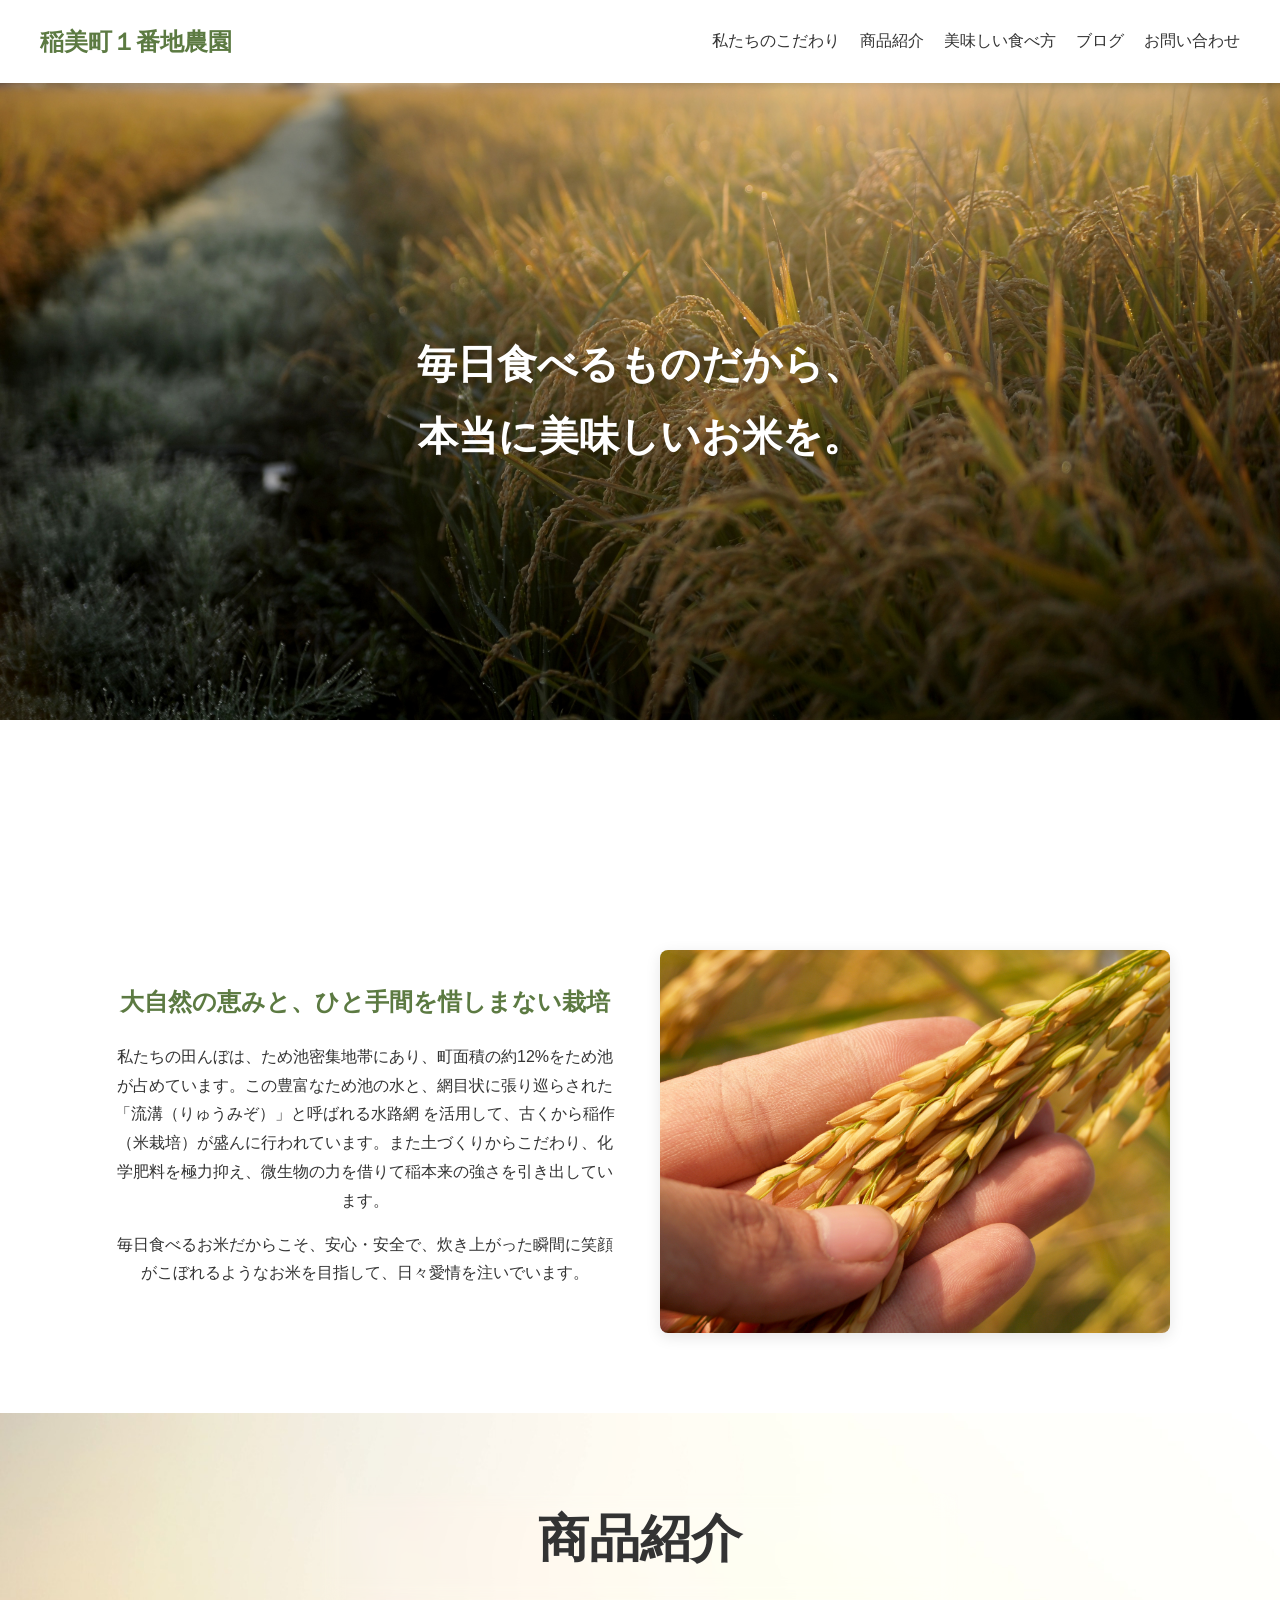
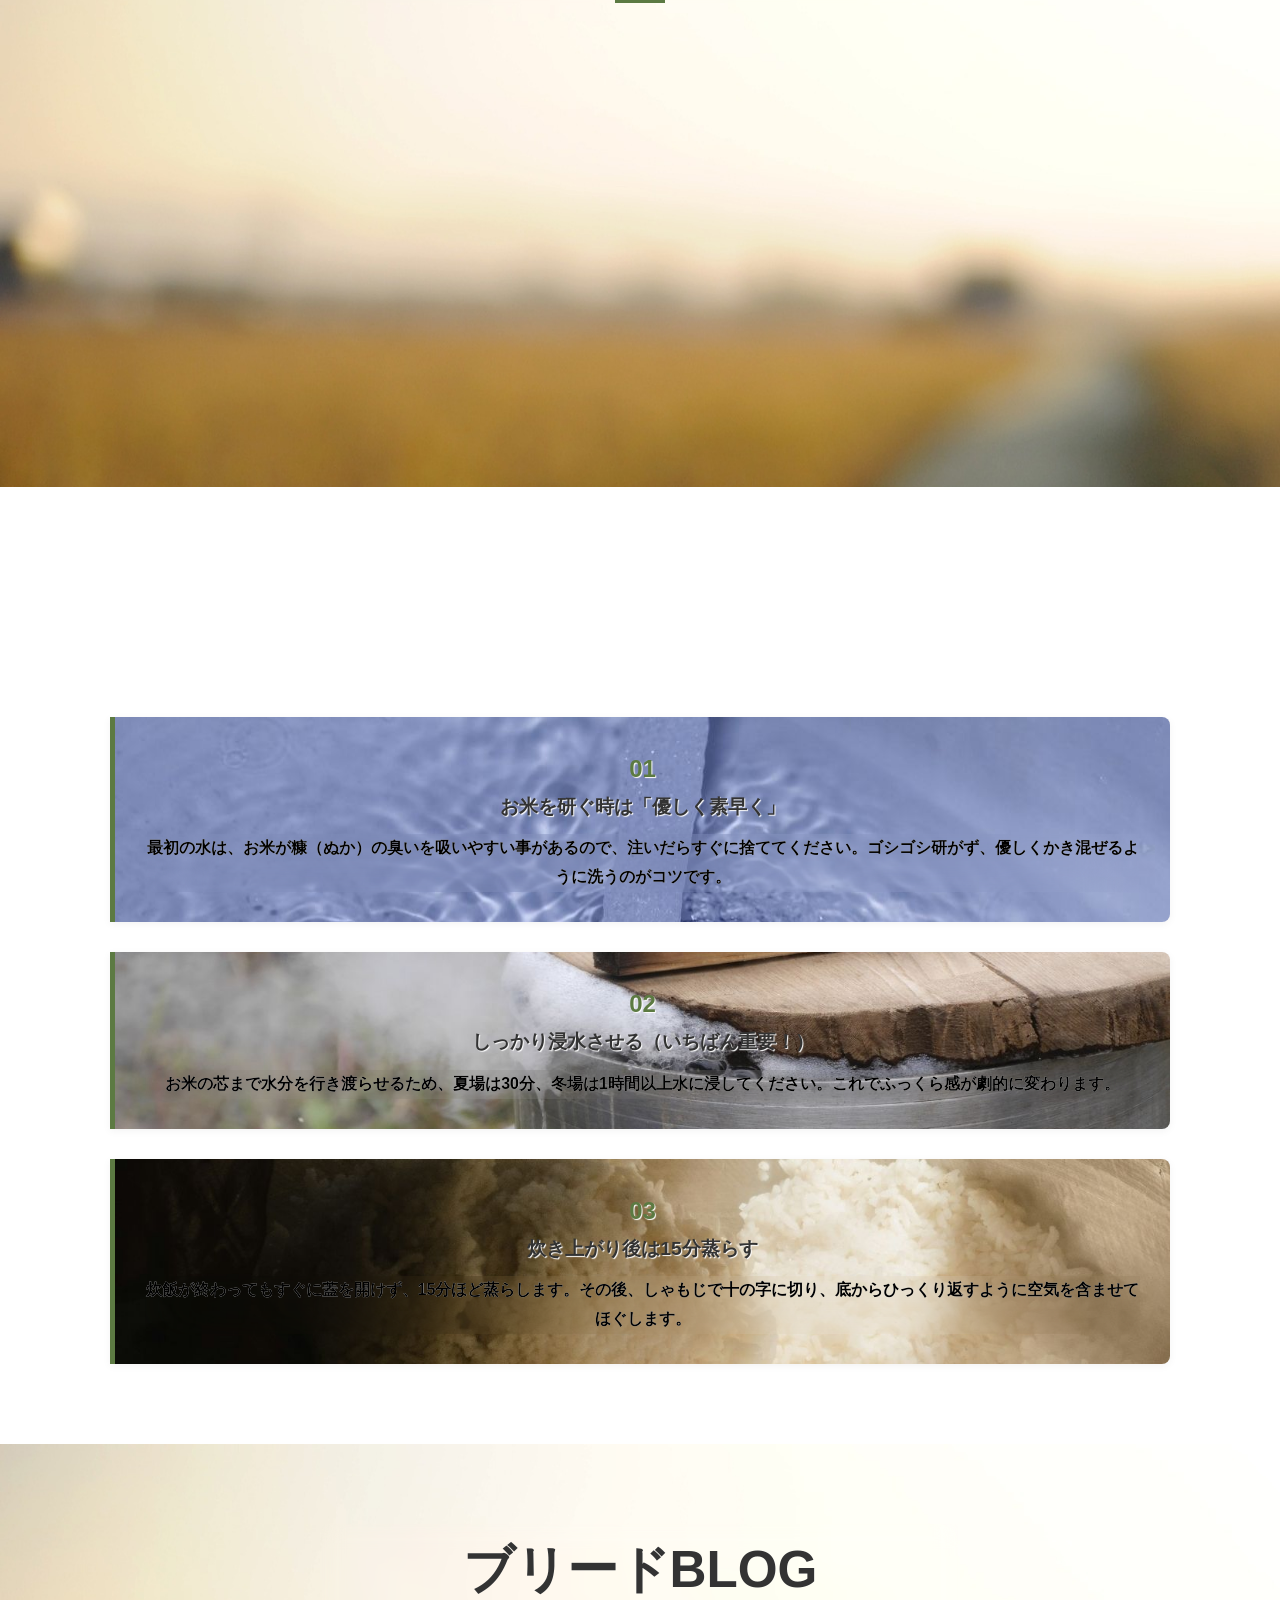
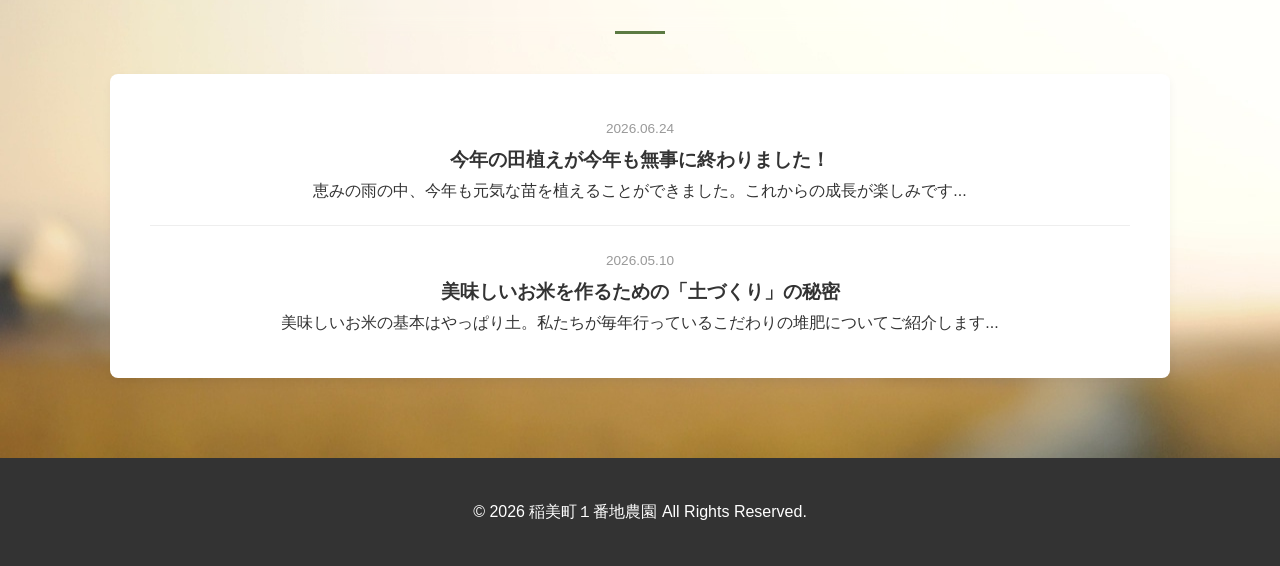
==== index.html @ f1ae2cb1 "Add files via upload" ====
<!DOCTYPE html>
<html lang="ja">
<head>
    <meta charset="UTF-8">
    <meta name="viewport" content="width=device-width, initial-scale=1.0">
    <meta name="robots" content="noindex, nofollow">
    <title>こだわり米の稲美町１番地農園</title>
    <link rel="stylesheet" href="style2.css">
</head>
<body>

<header>
    <div class="logo">稲美町１番地農園</div>
    
    <input type="checkbox" id="menu-toggle" class="menu-toggle">
    <label for="menu-toggle" class="menu-icon"><span></span></label>

    <nav class="nav-menu">
        <ul>
            <li><a href="#about">私たちのこだわり</a></li>
            <li><a href="#products">商品紹介</a></li>
            <li><a href="#recipe">美味しい食べ方</a></li>
            <li><a href="#blog">ブログ</a></li>
            <li><a href="etc2.html">お問い合わせ</a></li>
        </ul>
    </nav>
</header>

<section class="hero">
        <div class="hero-content fade-in">
            <h1>毎日食べるものだから、<br>本当に美味しいお米を。</h1>
        </div>
    </section>

    <section id="about" class="container">
        <h2 class="section-title fade-in">私たちのこだわり</h2>
        <div class="about-flex">
            <div class="about-text fade-in">
                <h3>大自然の恵みと、ひと手間を惜しまない栽培</h3>
                <p>私たちの田んぼは、ため池密集地帯にあり、町面積の約12%をため池が占めています。この豊富なため池の水と、網目状に張り巡らされた「流溝（りゅうみぞ）」と呼ばれる水路網 を活用して、古くから稲作（米栽培）が盛んに行われています。また土づくりからこだわり、化学肥料を極力抑え、微生物の力を借りて稲本来の強さを引き出しています。</p>
                <p>毎日食べるお米だからこそ、安心・安全で、炊き上がった瞬間に笑顔がこぼれるようなお米を目指して、日々愛情を注いでいます。</p>
            </div>
            <div class="about-img fade-in">
                <img src="images/rice_01.jpg" alt="こだわりの稲穂">
            </div>
        </div>
    </section>

    <section id="products" class="bg-light">
        <div class="container">
            <h2 class="section-title fade-in">商品紹介</h2>
            <div class="product-grid">
                <div class="product-card fade-in">
                    <img src="images/rice_011.jpg" alt="特選米">
                    <h3>【特選】プレミアム高栄養米 5kg</h3>
                    <p class="price">¥3,500 (税込)</p>
                    <p class="desc">当園で最もツヤと甘みが強い自慢の逸品です。</p>
                </div>
                <div class="product-card fade-in">
                    <img src="images/rice_022.jpg" alt="玄米">
                    <h3>身体に優しい 玄米 5kg</h3>
                    <p class="price">¥3,200 (税込)</p>
                    <p class="desc">ビタミン・ミネラル豊富で、ボソボソしない食べやすい玄米。</p>
                </div>
                <div class="product-card fade-in">
                    <img src="images/rice_fukuro.jpg" alt="定期便">
                    <h3>【定期便】毎月届く 新鮮米 10kg</h3>
                    <p class="price">¥6,500 (税込)/月</p>
                    <p class="desc">精米したての一番美味しい状態でお届けします。</p>
                </div>
            </div>
        </div>
    </section>

    <section id="recipe" class="container">
        <h2 class="section-title fade-in">美味しい食べ方の特別ページ</h2>
        <div class="recipe-content fade-in">
            <div class="recipe-step">
                <span class="step-num">01</span>
                <h4>お米を研ぐ時は「優しく素早く」</h4>
                <p>最初の水は、お米が糠（ぬか）の臭いを吸いやすい事があるので、注いだらすぐに捨ててください。ゴシゴシ研がず、優しくかき混ぜるように洗うのがコツです。</p>
            </div>
            <div class="recipe-step">
                <span class="step-num">02</span>
                <h4>しっかり浸水させる（いちばん重要！）</h4>
                <p>お米の芯まで水分を行き渡らせるため、夏場は30分、冬場は1時間以上水に浸してください。これでふっくら感が劇的に変わります。</p>
            </div>
            <div class="recipe-step">
                <span class="step-num">03</span>
                <h4>炊き上がり後は15分蒸らす</h4>
                <p>炊飯が終わってもすぐに蓋を開けず、15分ほど蒸らします。その後、しゃもじで十の字に切り、底からひっくり返すように空気を含ませてほぐします。</p>
            </div>
        </div>
    </section>

    <section id="blog" class="bg-light">
        <div class="container">
            <h2 class="section-title fade-in">ブリードBLOG

            </h2>
            <div class="blog-list">
                <article class="blog-item fade-in">
                    <span class="blog-date">2026.06.24</span>
                    <h3><a href="#">今年の田植えが今年も無事に終わりました！</a></h3>
                    <p>恵みの雨の中、今年も元気な苗を植えることができました。これからの成長が楽しみです...</p>
                </article>
                <article class="blog-item fade-in">
                    <span class="blog-date">2026.05.10</span>
                    <h3><a href="#">美味しいお米を作るための「土づくり」の秘密</a></h3>
                    <p>美味しいお米の基本はやっぱり土。私たちが毎年行っているこだわりの堆肥についてご紹介します...</p>
                </article>
            </div>
        </div>
    </section>

    <footer>
        <p>&copy; 2026 稲美町１番地農園 All Rights Reserved.</p>
    </footer>

    <script>
        document.addEventListener("DOMContentLoaded", function () {
    const fadeElements = document.querySelectorAll(".fade-in");

    const observerOptions = {
        root: null, 
        rootMargin: "-100px",
        threshold: 0.1 
    };

    const observer = new IntersectionObserver(function (entries, observer) {
        entries.forEach(entry => {
            if (entry.isIntersecting) {
                entry.target.classList.add("active");
                observer.unobserve(entry.target);
            }
        });
    }, observerOptions);

    fadeElements.forEach(el => {
        observer.observe(el);
    });
});
    // メニュー項目をクリックしたら閉じる
    document.querySelectorAll('.nav-menu a').forEach(link => {
        link.addEventListener('click', () => {
            document.getElementById('menu-toggle').checked = false;
        });
    // メニュー項目をクリックした時、メニューを閉じる
    const menuToggle = document.getElementById('menu-toggle');
    document.querySelectorAll('.nav-menu a').forEach(link => {
        link.addEventListener('click', () => {
            menuToggle.checked = false;
        });
    });  
});

    </script>

</body>
</html>
---- style2.css ----
@charset "utf-8";


/* 全体のリセットと共通設定 */
:root{
--main: #5c7a42;

}

* {
    margin: 0;
    padding: 0;
    box-sizing: border-box;
}
body {
    font-family: 'Helvetica Neue', Arial, 'Hiragino Kaku Gothic ProN', 'Hiragino Sans', Meiryo, sans-serif;
    color: #333;
    line-height: 1.8;
    background-color: rgb(255, 255, 255); /* 温かみのある白 */
}
a {
    color: #333;
    text-decoration: none;
}
img {
    max-width: 100%;
    height: auto;
    vertical-align: middle;
}
.container {
    max-width: 1100px;
    margin: 0 auto;
    padding: 80px 20px;
}
.bg-light {
    background-image: url(images/rice_top.jpg);
}
.section-title {
    text-align: center;
    font-size: 2rem;
    margin-bottom: 50px;
    position: relative;
    white-space: nowrap;
}
.section-title::after {
    content: '';
    display: block;
    width: 50px;
    height: 3px;
    background-color: var(--main); /* 農家らしいグリーン */
    margin: 15px auto 0;
}

/* ヘッダー */
header {
    display: flex;
    justify-content: space-between;
    align-items: center;
    padding: 20px 40px;
    background-color: rgb(255, 255, 255); /* 温かみのある白 */
    position: fixed;
    width: 100%;
    top: 0;
    z-index: 100;
    box-shadow: 0 2px 5px rgba(0,0,0,0.05);
}
.logo {
    font-size: 1.5rem;
    font-weight: bold;
    color: var(--main);
}
nav ul {
    display: flex;
    list-style: none;
}
nav ul li {
    margin-left: 20px;
}
nav ul li a:hover {
    color: var(--main);
}

/* メインビジュアル */
.hero {
    height: 80vh;
    background:url(images/rice_top.jpg);
    background-position: center;
    background-repeat: no-repeat;
    background-size: cover;
    display: flex;
    align-items: center;
    justify-content: center;
    text-align: center;
    color: #fff;
    padding-top: 80px;
}
.hero h1 {
    font-size: 2.5rem;
    text-shadow: 1px 1px 10px rgba(0,0,0,0.3);
}

/* 私たちのこだわり */
.about-flex {
    display: flex;
    align-items: center;
    gap: 40px;
}
.about-text {
    flex: 1;
}
.about-text h3 {
    font-size: 1.5rem;
    color: var(--main);
    margin-bottom: 20px;
}
.about-text p {
    margin-bottom: 15px;
}
.about-img {
    flex: 1;
    border-radius: 8px;
    overflow: hidden;
    box-shadow: 0 4px 15px rgba(0,0,0,0.1);
}

/* 商品紹介（グリッドスタイル） */
.product-grid {
    display: grid;
    grid-template-columns: repeat(auto-fit, minmax(300px, 1fr));
    gap: 30px;
}
.product-card {
    background: #fff;
    padding: 20px;
    border-radius: 8px;
    box-shadow: 0 4px 10px rgba(0,0,0,0.05);
    text-align: center;
    transition: transform 0.3s;
}
.product-card:hover {
    transform: translateY(-5px);
}
.product-card img {
    border-radius: 4px;
    margin-bottom: 15px;
    height: 40%;
    overflow-x: hidden;
}
.product-card h3 {
    font-size: 1.2rem;
    margin-bottom: 10px;
}
.product-card .price {
    color: #b8623b;
    font-weight: bold;
    font-size: 1.3rem;
    margin-bottom: 10px;
}
.product-card .desc {
    font-size: 0.9rem;
    color: #666;
}

/* 美味しい食べ方 */
.recipe-content {
    display: flex;
    flex-direction: column;
    gap: 30px;
}
.recipe-step {
    background: #fff;
    padding: 30px;
    border-left: 5px solid #5c7a42;
    border-radius: 0 8px 8px 0;
    box-shadow: 0 2px 8px rgba(0,0,0,0.05);
}
.step-num {
    font-size: 1.5rem;
    font-weight: bold;
    color: var(--main);
    text-shadow: #fff 1px 1px 1px;
    display: block;
}

.recipe-step p{
    color:#000;
    font-weight: bolder;
    backdrop-filter: blur(2em);
    text-shadow:#fff 0.1px 0.1px;
}

.recipe-step h4 {
    font-size: 1.2rem;
    font-weight: bolder;
    text-shadow: #fff 1px 1px 1px;
    margin-bottom: 10px;
    
}



/* ブログ */
.blog-list {
    background: #fff;
    padding: 20px 40px;
    border-radius: 8px;
    box-shadow: 0 4px 10px rgba(0,0,0,0.05);
}
.blog-item {
    padding: 20px 0;
    border-bottom: 1px solid #eee;
}
.blog-item:last-child {
    border-bottom: none;
}
.blog-date {
    font-size: 0.85rem;
    color: #999;
}
.blog-item h3 a:hover {
    color: #5c7a42;
}

/* フッター */
footer {
    background-color: #333;
    color: #fff;
    text-align: center;
    padding: 40px 20px;
}

/* --- ふわっと出てくるアニメーションの初期設定 --- */
.fade-in {
    opacity: 0;
    transform: translateY(50px); /* 50px下に下げておく */
    transition: opacity 0.8s ease, transform 0.8s ease;
}

/* JavaScriptでこのクラスがついたら表示される */
.fade-in.active {
    opacity: 1;
    transform: translateY(0);
}

/* --- ハンバーガーメニュー関連 --- */
.menu-toggle { display: none; }
.menu-icon { 
    display: none; 
    cursor: pointer; 
    padding: 10px; 
    position: absolute; 
    right: 20px; 
    top: 20px; 
    z-index: 1000; /* ロゴより手前に表示 */
}
.menu-icon span, .menu-icon span:before, .menu-icon span:after {
    display: block; width: 25px; height: 3px; background: #333; position: relative;
}
.menu-icon span:before { content: ''; top: -8px; }
.menu-icon span:after { content: ''; top: 5px; }

@media (max-width: 768px) {
    /* ヘッダーレイアウト変更 */
    header { padding: 15px; }
    .menu-icon { display: block; }
    
    /* メニュー本体 */
    .nav-menu {
        display: none;
        position: fixed;
        top: 0;
        left: 0;
        width: 100%;
        height: 100%;
        background: rgba(255, 255, 255, 0.98);
        padding-top: 80px;
        z-index: 999;
    }
    
    /* チェックが入った時にメニューを表示 */
    #menu-toggle:checked ~ .nav-menu {
        display: block;
    }
    
    nav ul {
        flex-direction: column;
        align-items: center;
        gap: 30px;
    }
    .about-flex { flex-direction: column; }
}
/* お問い合わせページ */
.bgbgbg{
    background-image: url(images/rice_01.jpg);
    background-position: center;
    background-repeat: no-repeat;
    background-size: contain;
}
.logo a{
    color: var(--main);
}
.logo a:hover{
    color: #000;
    border: var(--main) 1px solid;
    background-color: var(--main);
}

.container {
    text-align: center;
} 

.container h2{
    margin: 0 auto;
    width: 60%;
    font-size: 4vw;
    backdrop-filter: blur(0.2em);
    margin-bottom: 40px;
    text-shadow: #fff 0.1px 0.1px;
} 
.container label{
    font-weight: bold;
    text-shadow: #fff 0.1px 0.1px;
    backdrop-filter: blur(0.2em);
}

.container input{

    width: 40%;
}



.recipe-step:first-child{
    background-image: url(images/wash.jpg);
}

.recipe-step:nth-of-type(2){
    background-image: url(images/rice_wash2.jpg);
    background-size: cover;
    background-repeat: no-repeat;
    background-position: center;
}

.recipe-step:nth-of-type(3){
    background-image: url(images/rice_wash3.jpg);
    background-size: cover;
    background-repeat: no-repeat;
    background-position: center;
}
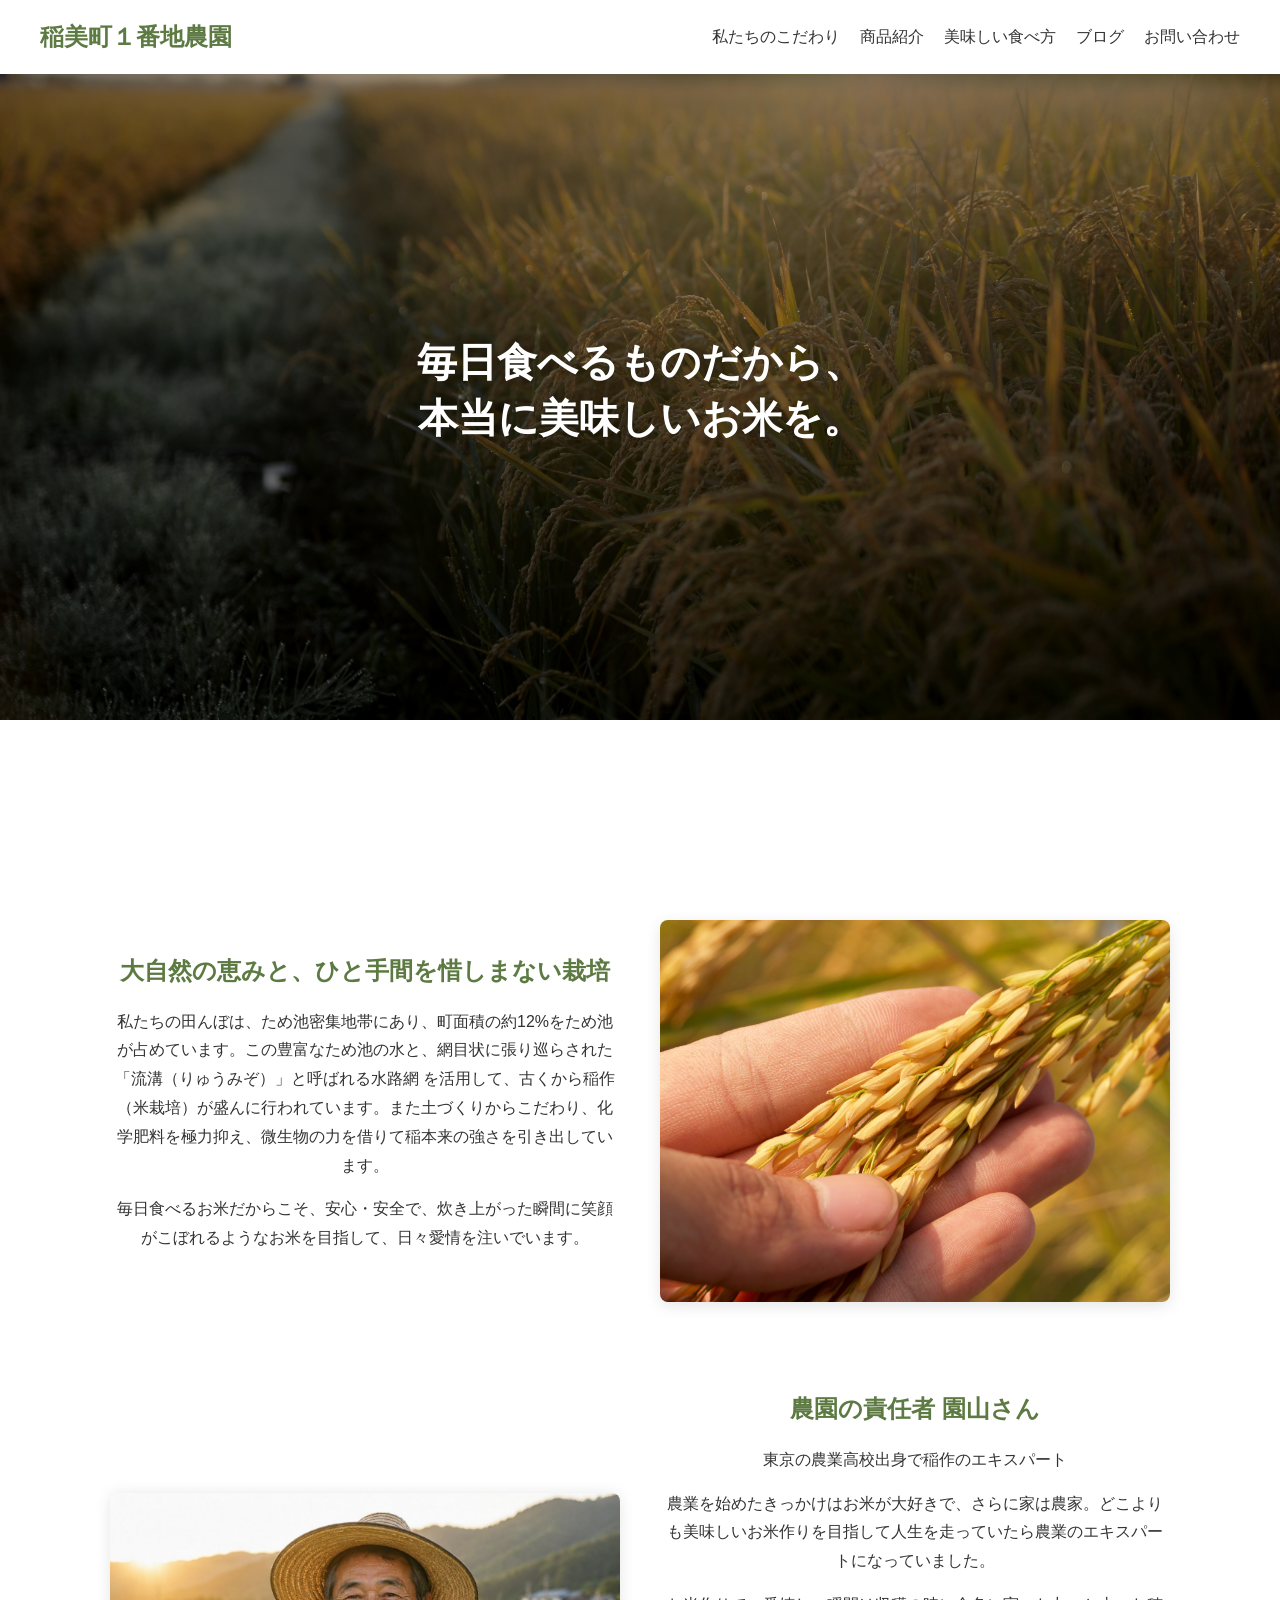
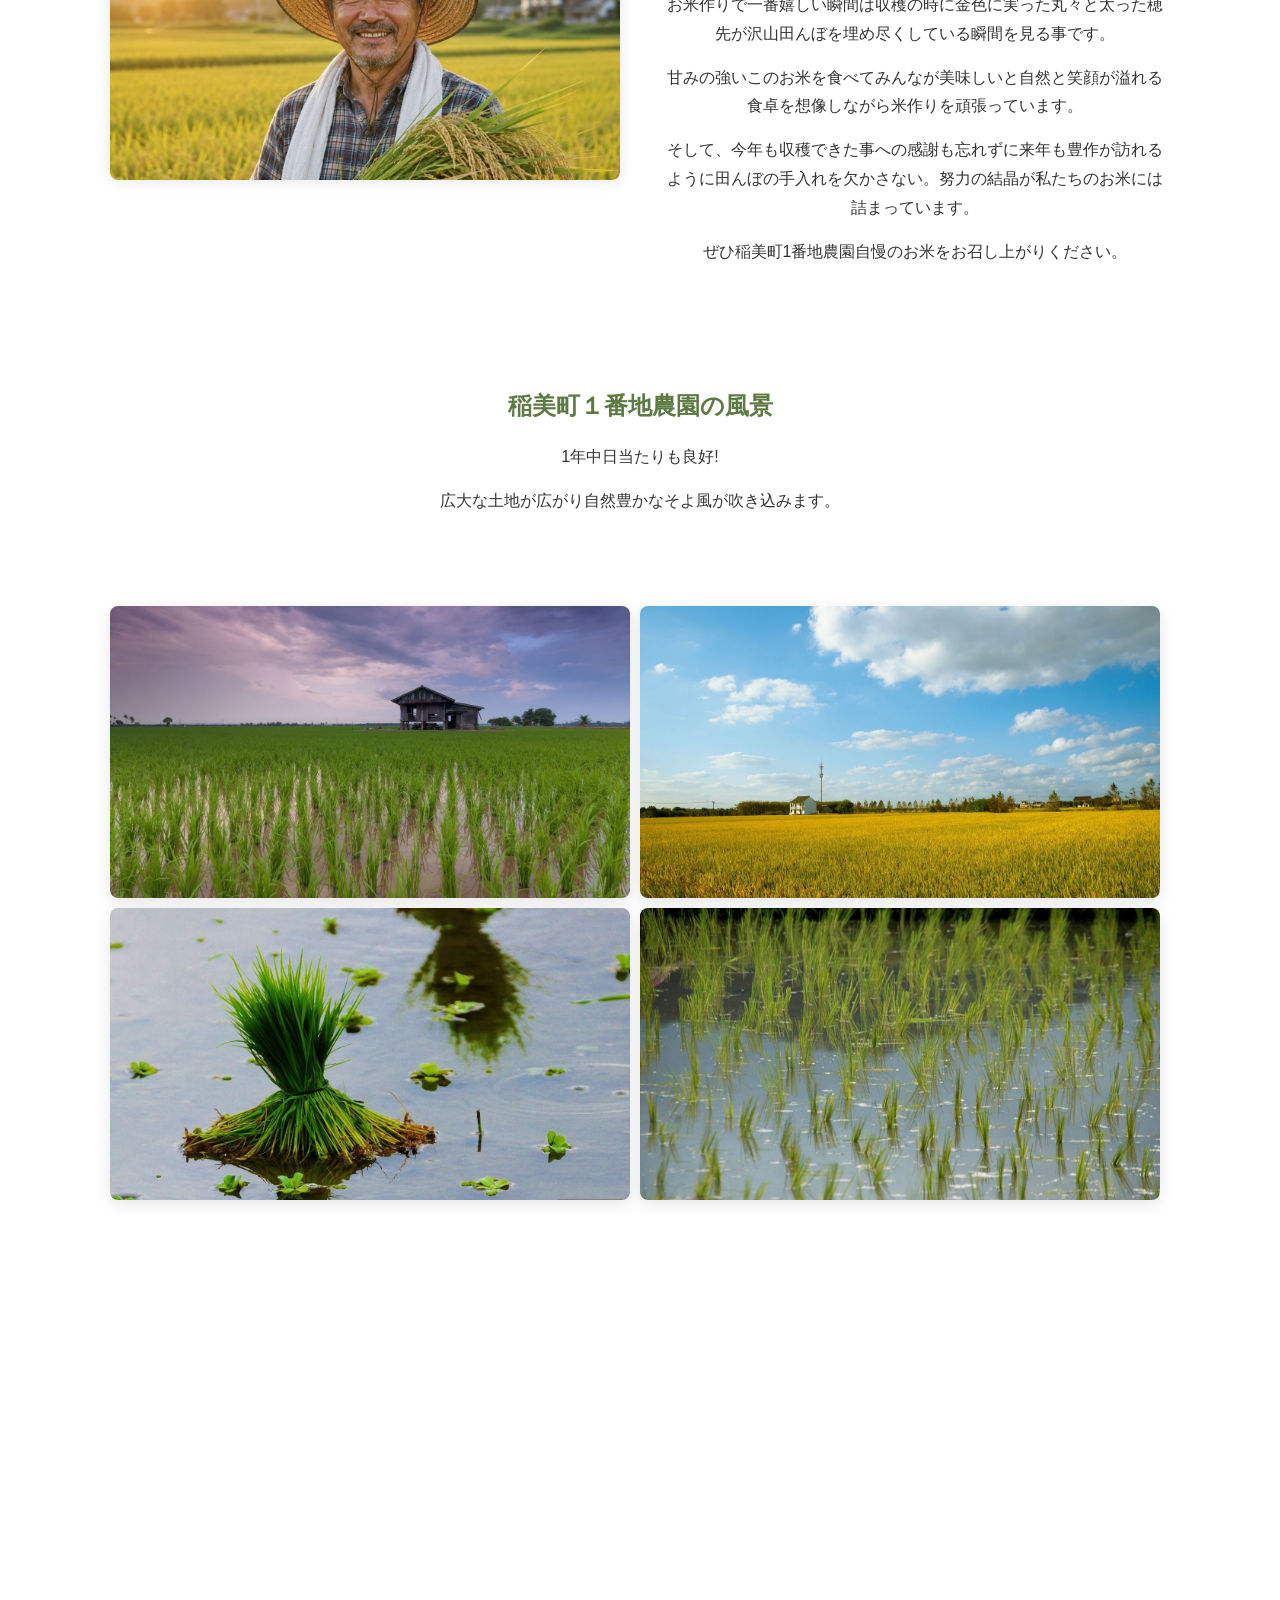
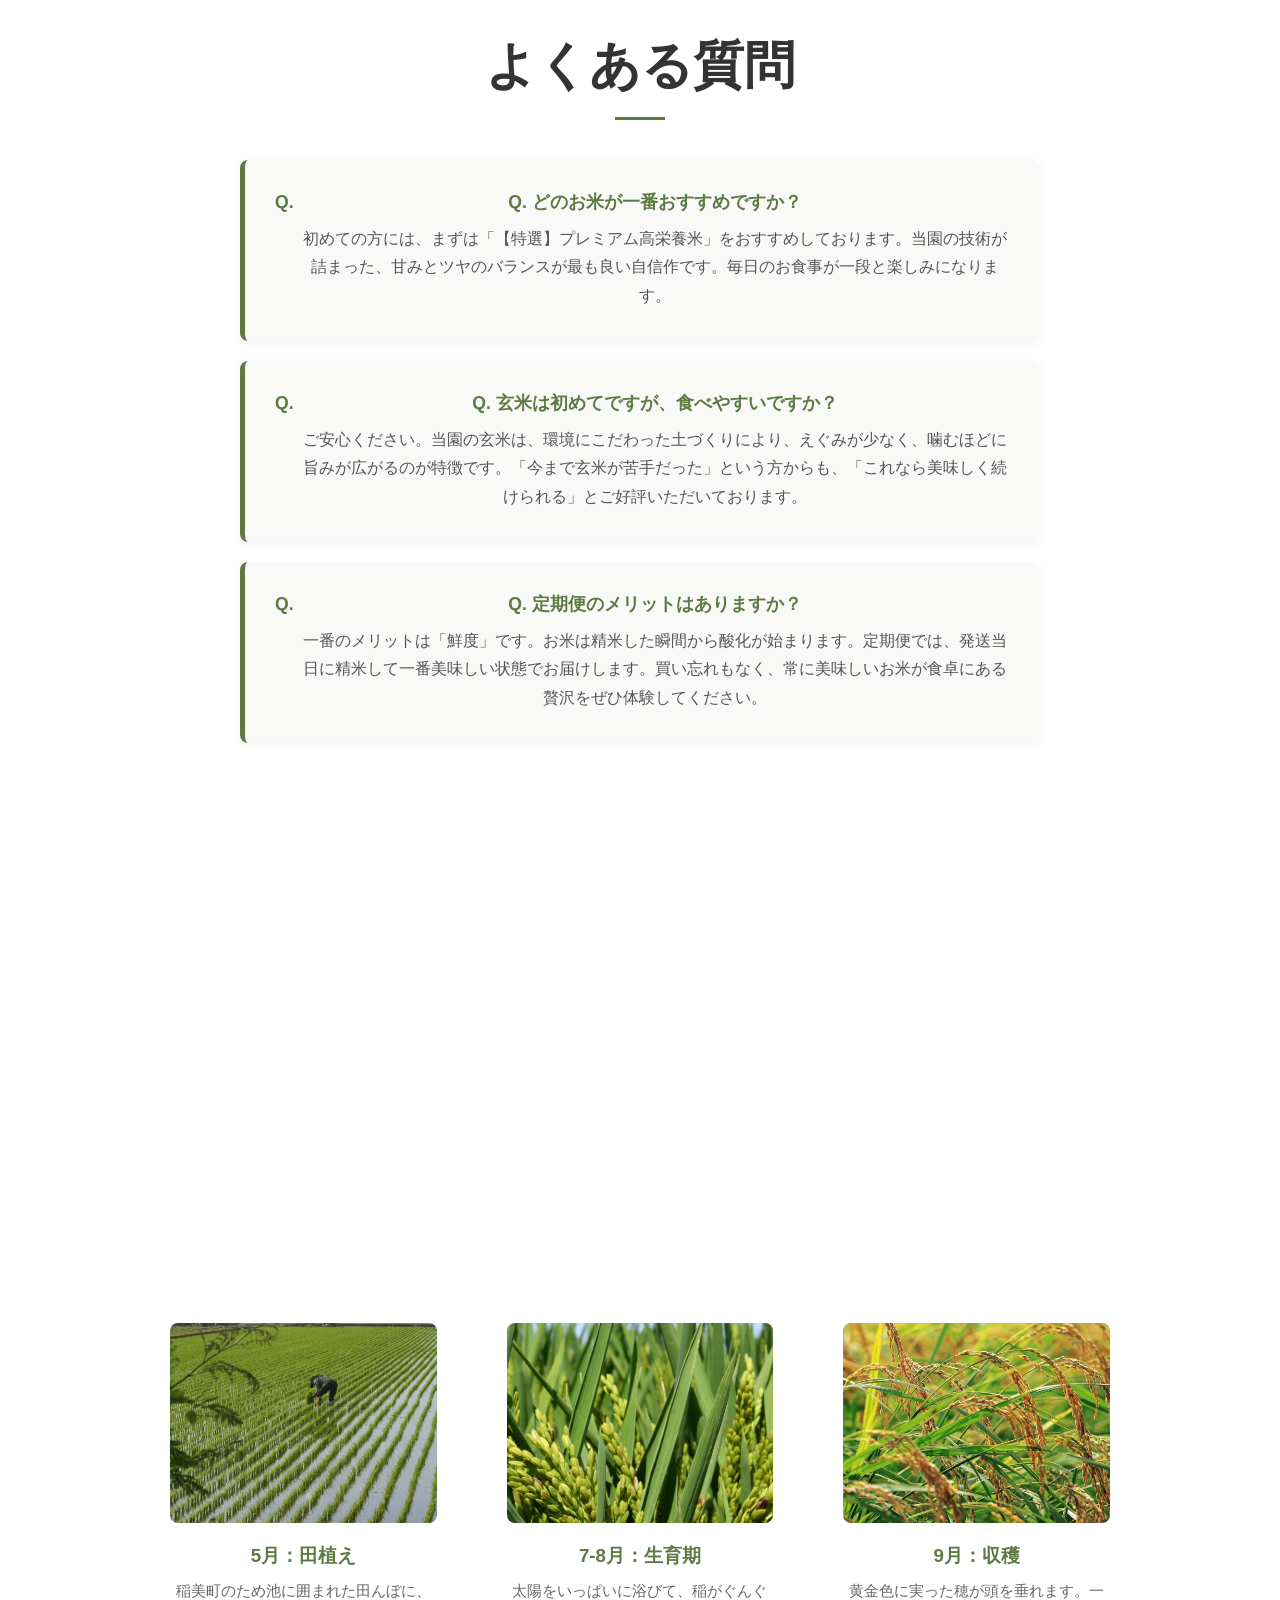
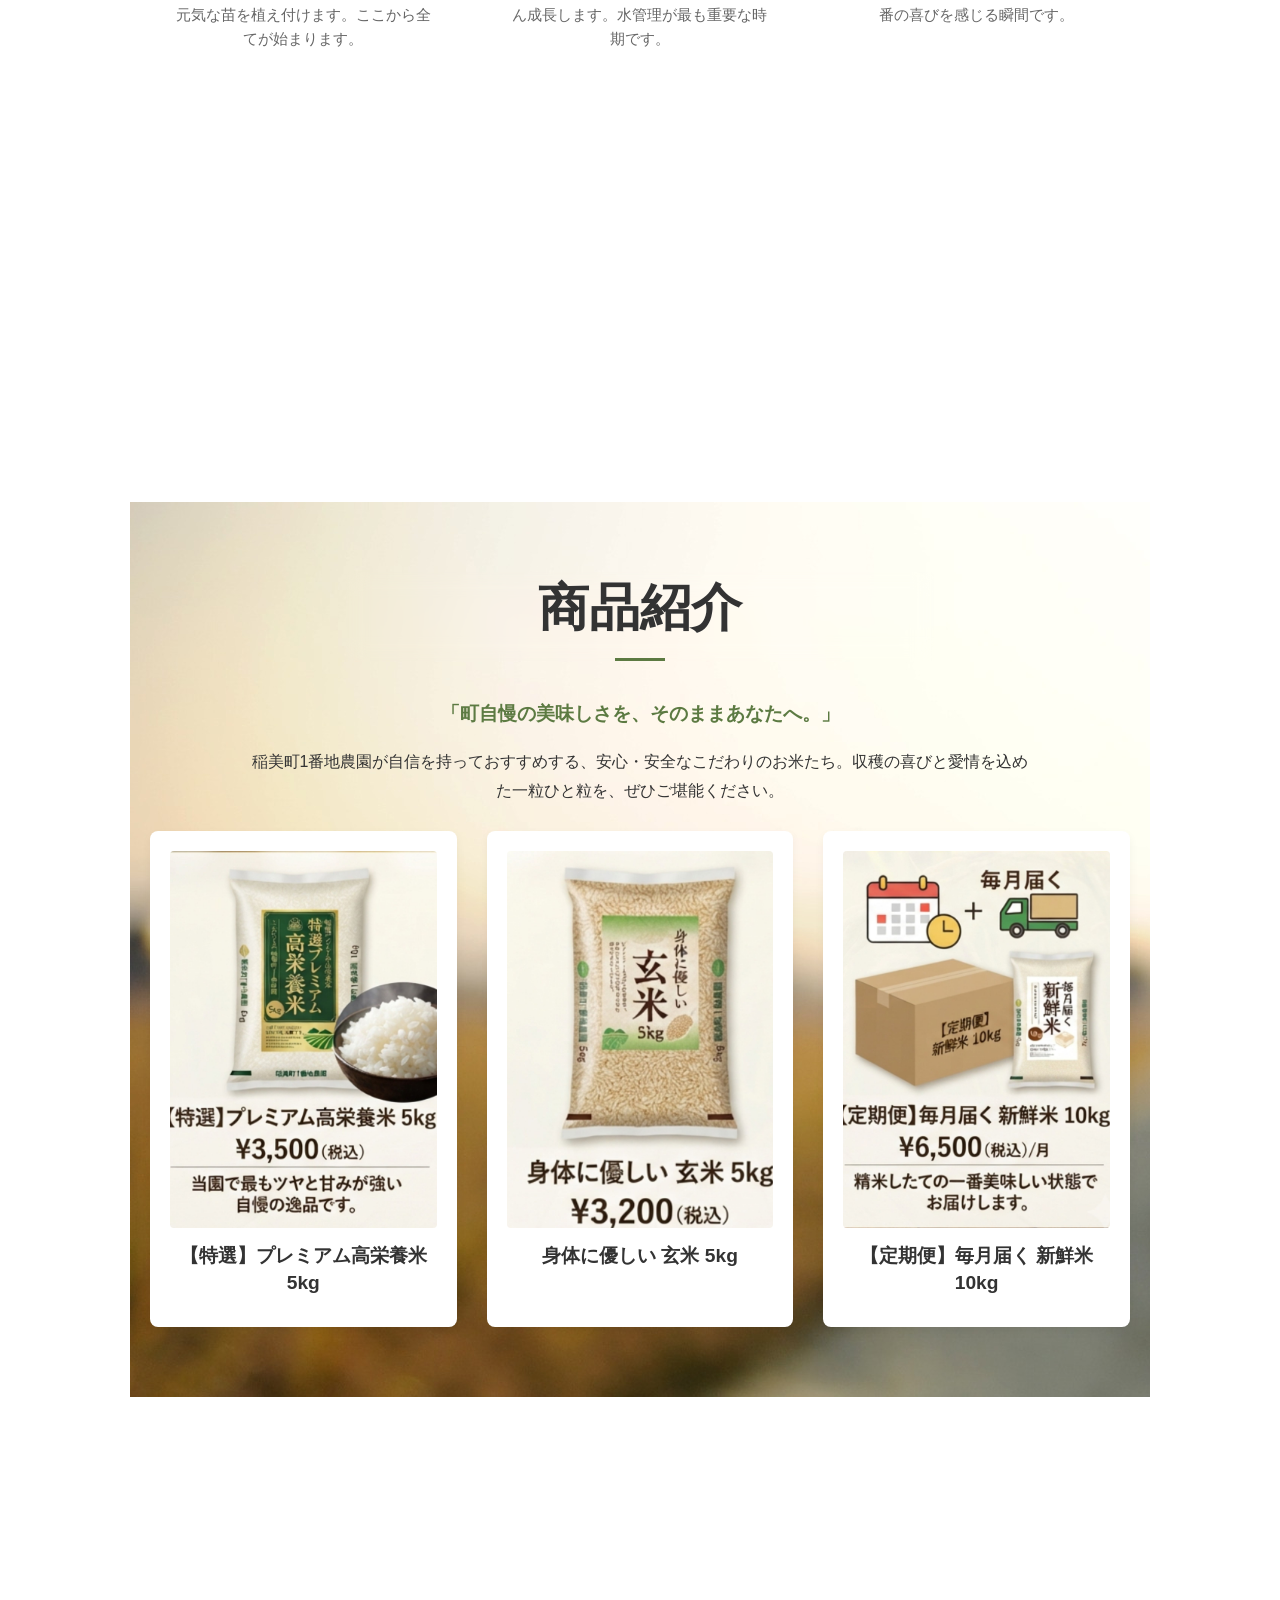
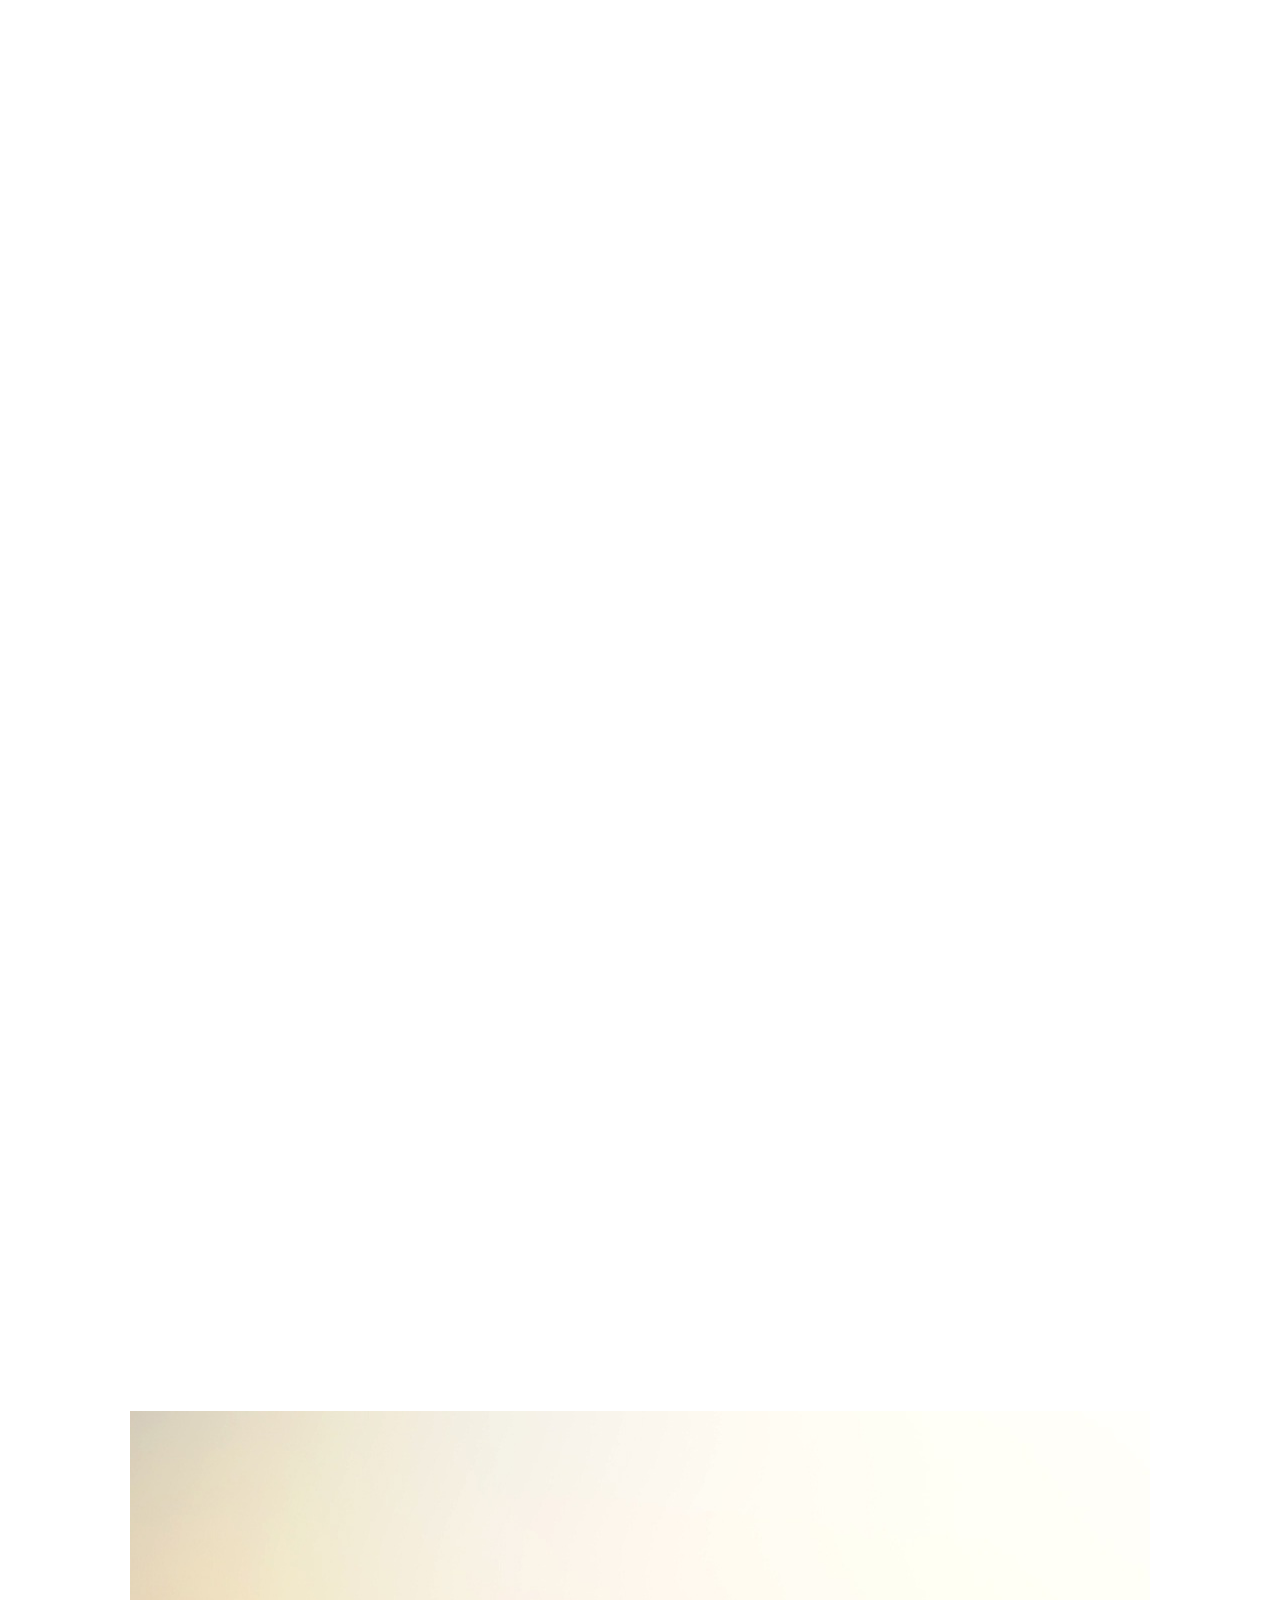
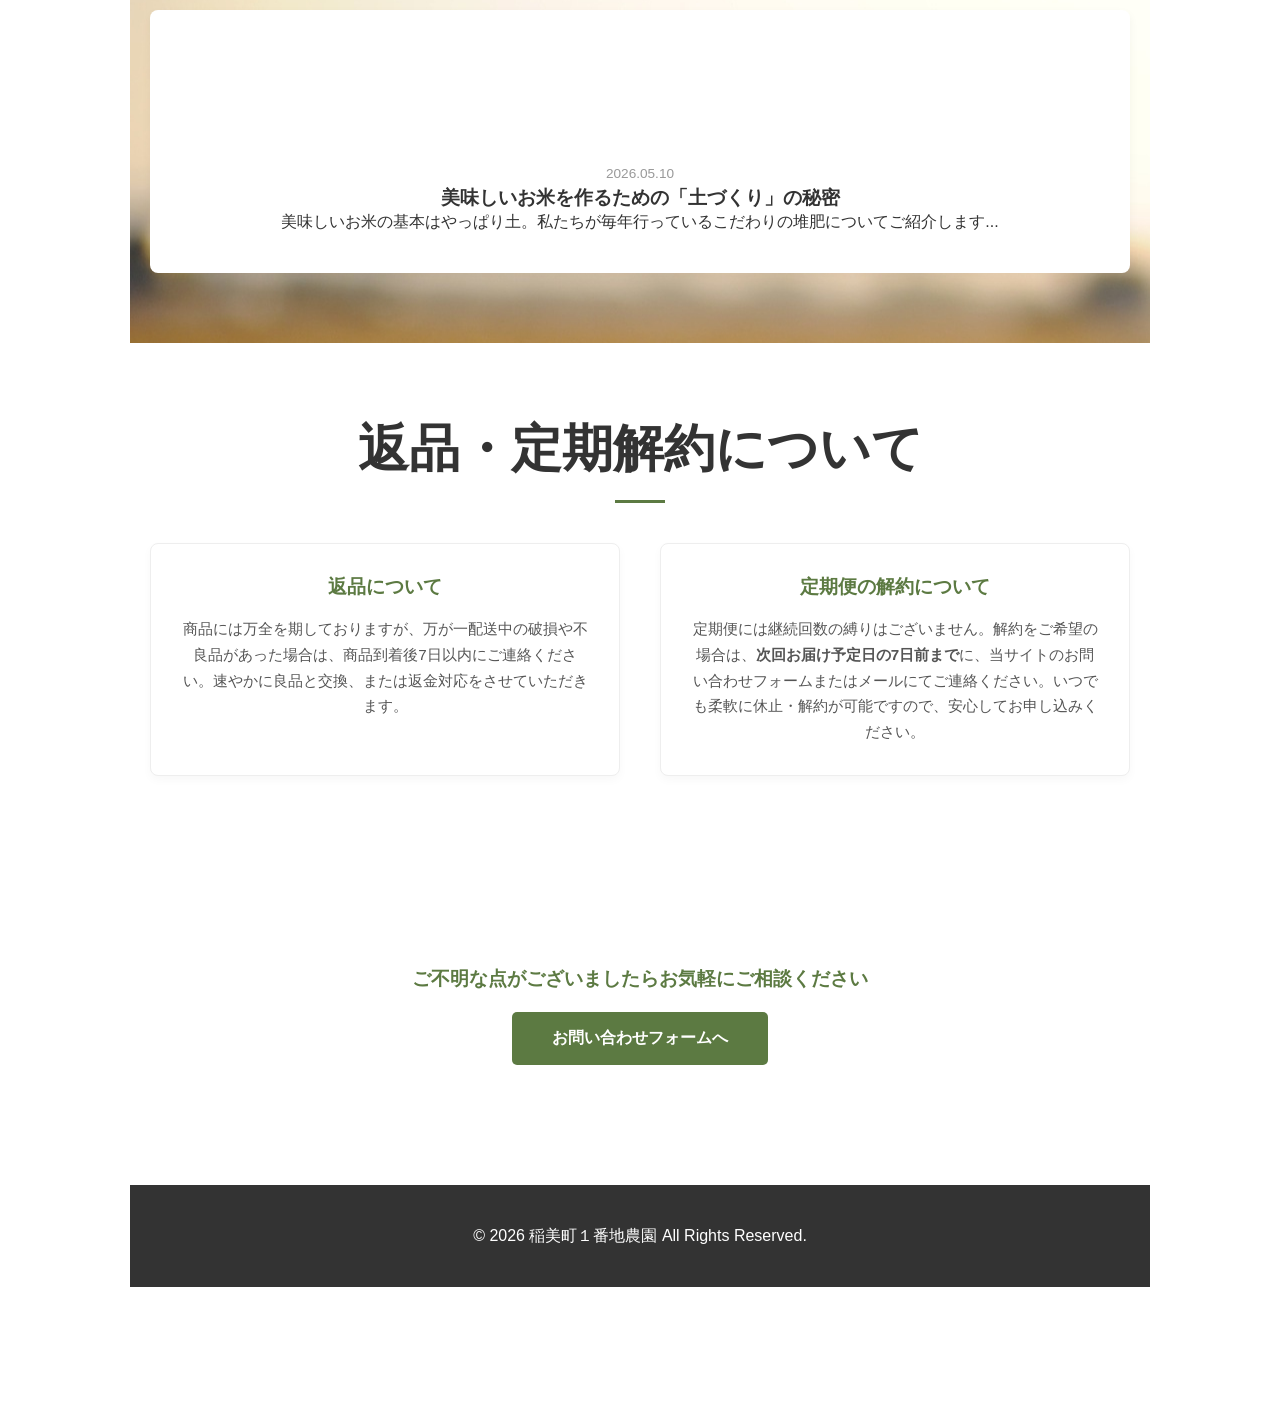
==== commit e17fa505: "Add files via upload" ====
--- a/index.html
+++ b/index.html
@@ -1,5 +1,6 @@
 <!DOCTYPE html>
 <html lang="ja">
+
 <head>
     <meta charset="UTF-8">
     <meta name="viewport" content="width=device-width, initial-scale=1.0">
@@ -7,26 +8,27 @@
     <title>こだわり米の稲美町１番地農園</title>
     <link rel="stylesheet" href="style2.css">
 </head>
+
 <body>
 
-<header>
-    <div class="logo">稲美町１番地農園</div>
-    
-    <input type="checkbox" id="menu-toggle" class="menu-toggle">
-    <label for="menu-toggle" class="menu-icon"><span></span></label>
-
-    <nav class="nav-menu">
-        <ul>
-            <li><a href="#about">私たちのこだわり</a></li>
-            <li><a href="#products">商品紹介</a></li>
-            <li><a href="#recipe">美味しい食べ方</a></li>
-            <li><a href="#blog">ブログ</a></li>
-            <li><a href="etc2.html">お問い合わせ</a></li>
-        </ul>
-    </nav>
-</header>
-
-<section class="hero">
+    <header>
+        <div class="logo">稲美町１番地農園</div>
+
+        <input type="checkbox" id="menu-toggle" class="menu-toggle">
+        <label for="menu-toggle" class="menu-icon"><span></span></label>
+
+        <nav class="nav-menu">
+            <ul>
+                <li><a href="#about">私たちのこだわり</a></li>
+                <li><a href="#products">商品紹介</a></li>
+                <li><a href="#recipe">美味しい食べ方</a></li>
+                <li><a href="#blog">ブログ</a></li>
+                <li><a href="etc2.html">お問い合わせ</a></li>
+            </ul>
+        </nav>
+    </header>
+
+    <section class="hero">
         <div class="hero-content fade-in">
             <h1>毎日食べるものだから、<br>本当に美味しいお米を。</h1>
         </div>
@@ -37,124 +39,231 @@
         <div class="about-flex">
             <div class="about-text fade-in">
                 <h3>大自然の恵みと、ひと手間を惜しまない栽培</h3>
-                <p>私たちの田んぼは、ため池密集地帯にあり、町面積の約12%をため池が占めています。この豊富なため池の水と、網目状に張り巡らされた「流溝（りゅうみぞ）」と呼ばれる水路網 を活用して、古くから稲作（米栽培）が盛んに行われています。また土づくりからこだわり、化学肥料を極力抑え、微生物の力を借りて稲本来の強さを引き出しています。</p>
+                <p>私たちの田んぼは、ため池密集地帯にあり、町面積の約12%をため池が占めています。この豊富なため池の水と、網目状に張り巡らされた「流溝（りゅうみぞ）」と呼ばれる水路網
+                    を活用して、古くから稲作（米栽培）が盛んに行われています。また土づくりからこだわり、化学肥料を極力抑え、微生物の力を借りて稲本来の強さを引き出しています。</p>
                 <p>毎日食べるお米だからこそ、安心・安全で、炊き上がった瞬間に笑顔がこぼれるようなお米を目指して、日々愛情を注いでいます。</p>
             </div>
             <div class="about-img fade-in">
                 <img src="images/rice_01.jpg" alt="こだわりの稲穂">
             </div>
         </div>
-    </section>
-
-    <section id="products" class="bg-light">
-        <div class="container">
-            <h2 class="section-title fade-in">商品紹介</h2>
-            <div class="product-grid">
-                <div class="product-card fade-in">
-                    <img src="images/rice_011.jpg" alt="特選米">
-                    <h3>【特選】プレミアム高栄養米 5kg</h3>
-                    <p class="price">¥3,500 (税込)</p>
-                    <p class="desc">当園で最もツヤと甘みが強い自慢の逸品です。</p>
-                </div>
-                <div class="product-card fade-in">
-                    <img src="images/rice_022.jpg" alt="玄米">
-                    <h3>身体に優しい 玄米 5kg</h3>
-                    <p class="price">¥3,200 (税込)</p>
-                    <p class="desc">ビタミン・ミネラル豊富で、ボソボソしない食べやすい玄米。</p>
-                </div>
-                <div class="product-card fade-in">
-                    <img src="images/rice_fukuro.jpg" alt="定期便">
-                    <h3>【定期便】毎月届く 新鮮米 10kg</h3>
-                    <p class="price">¥6,500 (税込)/月</p>
-                    <p class="desc">精米したての一番美味しい状態でお届けします。</p>
-                </div>
-            </div>
-        </div>
-    </section>
-
-    <section id="recipe" class="container">
-        <h2 class="section-title fade-in">美味しい食べ方の特別ページ</h2>
-        <div class="recipe-content fade-in">
-            <div class="recipe-step">
-                <span class="step-num">01</span>
-                <h4>お米を研ぐ時は「優しく素早く」</h4>
-                <p>最初の水は、お米が糠（ぬか）の臭いを吸いやすい事があるので、注いだらすぐに捨ててください。ゴシゴシ研がず、優しくかき混ぜるように洗うのがコツです。</p>
-            </div>
-            <div class="recipe-step">
-                <span class="step-num">02</span>
-                <h4>しっかり浸水させる（いちばん重要！）</h4>
-                <p>お米の芯まで水分を行き渡らせるため、夏場は30分、冬場は1時間以上水に浸してください。これでふっくら感が劇的に変わります。</p>
-            </div>
-            <div class="recipe-step">
-                <span class="step-num">03</span>
-                <h4>炊き上がり後は15分蒸らす</h4>
-                <p>炊飯が終わってもすぐに蓋を開けず、15分ほど蒸らします。その後、しゃもじで十の字に切り、底からひっくり返すように空気を含ませてほぐします。</p>
-            </div>
-        </div>
-    </section>
-
-    <section id="blog" class="bg-light">
-        <div class="container">
-            <h2 class="section-title fade-in">ブリードBLOG
-
-            </h2>
-            <div class="blog-list">
-                <article class="blog-item fade-in">
-                    <span class="blog-date">2026.06.24</span>
-                    <h3><a href="#">今年の田植えが今年も無事に終わりました！</a></h3>
-                    <p>恵みの雨の中、今年も元気な苗を植えることができました。これからの成長が楽しみです...</p>
-                </article>
-                <article class="blog-item fade-in">
-                    <span class="blog-date">2026.05.10</span>
-                    <h3><a href="#">美味しいお米を作るための「土づくり」の秘密</a></h3>
-                    <p>美味しいお米の基本はやっぱり土。私たちが毎年行っているこだわりの堆肥についてご紹介します...</p>
-                </article>
-            </div>
-        </div>
-    </section>
-
-    <footer>
-        <p>&copy; 2026 稲美町１番地農園 All Rights Reserved.</p>
-    </footer>
-
-    <script>
-        document.addEventListener("DOMContentLoaded", function () {
-    const fadeElements = document.querySelectorAll(".fade-in");
-
-    const observerOptions = {
-        root: null, 
-        rootMargin: "-100px",
-        threshold: 0.1 
-    };
-
-    const observer = new IntersectionObserver(function (entries, observer) {
-        entries.forEach(entry => {
-            if (entry.isIntersecting) {
-                entry.target.classList.add("active");
-                observer.unobserve(entry.target);
-            }
-        });
-    }, observerOptions);
-
-    fadeElements.forEach(el => {
-        observer.observe(el);
-    });
-});
-    // メニュー項目をクリックしたら閉じる
-    document.querySelectorAll('.nav-menu a').forEach(link => {
-        link.addEventListener('click', () => {
-            document.getElementById('menu-toggle').checked = false;
-        });
-    // メニュー項目をクリックした時、メニューを閉じる
-    const menuToggle = document.getElementById('menu-toggle');
-    document.querySelectorAll('.nav-menu a').forEach(link => {
-        link.addEventListener('click', () => {
-            menuToggle.checked = false;
-        });
-    });  
-});
-
-    </script>
+
+        <div class="about-flex1">
+            <div class="about-interview fade-in">
+                <h3>農園の責任者 園山さん</h3>
+                <p>東京の農業高校出身で稲作のエキスパート</p>
+                <p>農業を始めたきっかけはお米が大好きで、さらに家は農家。どこよりも美味しいお米作りを目指して人生を走っていたら農業のエキスパートになっていました。</p>
+                <p>お米作りで一番嬉しい瞬間は収穫の時に金色に実った丸々と太った穂先が沢山田んぼを埋め尽くしている瞬間を見る事です。</p>
+                <p>甘みの強いこのお米を食べてみんなが美味しいと自然と笑顔が溢れる食卓を想像しながら米作りを頑張っています。</p>
+                <p>そして、今年も収穫できた事への感謝も忘れずに来年も豊作が訪れるように田んぼの手入れを欠かさない。努力の結晶が私たちのお米には詰まっています。</p>
+                <p>ぜひ稲美町1番地農園自慢のお米をお召し上がりください。</p>
+            </div>
+            <div class="about-img1 fade-in">
+                <img src="images/rice-owner.jpg" alt="こだわりの稲穂">
+            </div>
+        </div>
+
+
+
+        <div class="about-feeled fade-in">
+            <h3>稲美町１番地農園の風景</h3>
+            <p>1年中日当たりも良好!</p>
+            <p>広大な土地が広がり自然豊かなそよ風が吹き込みます。</p>
+        </div>
+
+        <div class="about-flex2">
+
+            <div class="about-img2 fade-in">
+                <img src="images/rice-07.jpg" alt="こだわりの稲穂">
+            </div>
+            <div class="about-img3 fade-in">
+                <img src="images/rice-08.jpg" alt="こだわりの稲穂">
+            </div>
+            <div class="about-img4 fade-in">
+                <img src="images/rice-09.jpg" alt="こだわりの稲穂">
+            </div>
+
+            <div class="about-img5 fade-in">
+                <img src="images/rice-10.jpg" alt="こだわりの稲穂">
+            </div>
+
+
+
+
+        </div>
+
+        <section id="faq" class="container">
+            <h2 class="section-title fade-in">よくある質問</h2>
+            <div class="faq-content">
+                <div class="faq-item fade-in">
+                    <h4>Q. どのお米が一番おすすめですか？</h4>
+                    <p>初めての方には、まずは「【特選】プレミアム高栄養米」をおすすめしております。当園の技術が詰まった、甘みとツヤのバランスが最も良い自信作です。毎日のお食事が一段と楽しみになります。</p>
+                </div>
+                <div class="faq-item fade-in">
+                    <h4>Q. 玄米は初めてですが、食べやすいですか？</h4>
+                    <p>ご安心ください。当園の玄米は、環境にこだわった土づくりにより、えぐみが少なく、噛むほどに旨みが広がるのが特徴です。「今まで玄米が苦手だった」という方からも、「これなら美味しく続けられる」とご好評いただいております。
+                    </p>
+                </div>
+                <div class="faq-item fade-in">
+                    <h4>Q. 定期便のメリットはありますか？</h4>
+                    <p>一番のメリットは「鮮度」です。お米は精米した瞬間から酸化が始まります。定期便では、発送当日に精米して一番美味しい状態でお届けします。買い忘れもなく、常に美味しいお米が食卓にある贅沢をぜひ体験してください。
+                    </p>
+                </div>
+            </div>
+
+            <section id="calendar" class="container">
+                <h2 class="section-title fade-in">稲作の四季（栽培カレンダー）</h2>
+                <div class="calendar-grid">
+                    <div class="calendar-item fade-in">
+                        <div class="cal-img"><img src="images/rice_nae.jpg" alt="春の田植え"></div>
+                        <h3>5月：田植え</h3>
+                        <p>稲美町のため池に囲まれた田んぼに、元気な苗を植え付けます。ここから全てが始まります。</p>
+                    </div>
+                    <div class="calendar-item fade-in">
+                        <div class="cal-img"><img src="images/rice_seityoukiroku.jpg" alt="夏の生育期"></div>
+                        <h3>7-8月：生育期</h3>
+                        <p>太陽をいっぱいに浴びて、稲がぐんぐん成長します。水管理が最も重要な時期です。</p>
+                    </div>
+                    <div class="calendar-item fade-in">
+                        <div class="cal-img"><img src="images/rice_syuukaku.jpg" alt="秋の収穫"></div>
+                        <h3>9月：収穫</h3>
+                        <p>黄金色に実った穂が頭を垂れます。一番の喜びを感じる瞬間です。</p>
+                    </div>
+                </div>
+            </section>
+
+            <section id="products" class="bg-light">
+                <div class="container">
+                    <h2 class="section-title fade-in">商品紹介</h2>
+                    <div class="product-se fade-in">
+                        <h3>「町自慢の美味しさを、そのままあなたへ。」</h3>
+                        <p>稲美町1番地農園が自信を持っておすすめする、安心・安全なこだわりのお米たち。収穫の喜びと愛情を込めた一粒ひと粒を、ぜひご堪能ください。</p>
+                    </div>
+
+                    <div class="product-grid">
+                        <div class="product-card fade-in">
+                            <img src="images/rice-022.jpg" alt="特選米">
+                            <h3>【特選】プレミアム高栄養米 5kg</h3>
+                        </div>
+                        <div class="product-card fade-in">
+                            <img src="images/rice-011.jpg" alt="玄米">
+                            <h3>身体に優しい 玄米 5kg</h3>
+                        </div>
+                        <div class="product-card fade-in">
+                            <img src="images/rice-033.jpg" alt="定期便">
+                            <h3>【定期便】毎月届く 新鮮米 10kg</h3>
+                        </div>
+                    </div>
+                </div>
+            </section>
+
+            <section id="recipe" class="container">
+                <h2 class="section-title fade-in">美味しい食べ方の特別ページ</h2>
+                <div class="recipe-content">
+                    <div class="recipe-step fade-in">
+                        <span class="step-num">01</span>
+                        <h4>お米を研ぐ時は「優しく素早く」</h4>
+                        <p>最初の水は、お米が糠（ぬか）の臭いを吸いやすい事があるので、注いだらすぐに捨ててください。ゴシゴシ研がず、優しくかき混ぜるように洗うのがコツです。</p>
+                    </div>
+                    <div class="recipe-step fade-in">
+                        <span class="step-num">02</span>
+                        <h4>しっかり浸水させる（いちばん重要！）</h4>
+                        <p>お米の芯まで水分を行き渡らせるため、夏場は30分、冬場は1時間以上水に浸してください。これでふっくら感が劇的に変わります。</p>
+                    </div>
+                    <div class="recipe-step fade-in">
+                        <span class="step-num">03</span>
+                        <h4>炊き上がり後は15分蒸らす</h4>
+                        <p>炊飯が終わってもすぐに蓋を開けず、15分ほど蒸らします。その後、しゃもじで十の字に切り、底からひっくり返すように空気を含ませてほぐします。</p>
+                    </div>
+                </div>
+            </section>
+
+            <section id="blog" class="bg-light">
+                <div class="container">
+                    <h2 class="section-title fade-in">ブリードBLOG
+
+                    </h2>
+                    <div class="blog-list">
+                        <article class="blog-item fade-in">
+                            <span class="blog-date">2026.06.24</span>
+                            <h3><a href="#">今年の田植えが今年も無事に終わりました！</a></h3>
+                            <p>恵みの雨の中、今年も元気な苗を植えることができました。これからの成長が楽しみです...</p>
+                        </article>
+                        <article class="blog-item fade-in">
+                            <span class="blog-date">2026.05.10</span>
+                            <h3><a href="#">美味しいお米を作るための「土づくり」の秘密</a></h3>
+                            <p>美味しいお米の基本はやっぱり土。私たちが毎年行っているこだわりの堆肥についてご紹介します...</p>
+                        </article>
+                    </div>
+                </div>
+            </section>
+
+
+            <section id="policy" class="container">
+                <h2 class="section-title fade-in">返品・定期解約について</h2>
+                <div class="policy-content fade-in">
+                    <div class="policy-box">
+                        <h3>返品について</h3>
+                        <p>商品には万全を期しておりますが、万が一配送中の破損や不良品があった場合は、商品到着後7日以内にご連絡ください。速やかに良品と交換、または返金対応をさせていただきます。</p>
+                    </div>
+                    <div class="policy-box">
+                        <h3>定期便の解約について</h3>
+                        <p>定期便には継続回数の縛りはございません。解約をご希望の場合は、<strong>次回お届け予定日の7日前まで</strong>に、当サイトのお問い合わせフォームまたはメールにてご連絡ください。いつでも柔軟に休止・解約が可能ですので、安心してお申し込みください。
+                        </p>
+                    </div>
+                </div>
+            </section>
+
+            <section id="contact-cta" class="container"
+                style="text-align: center; margin-top: 50px; margin-bottom: 50px;">
+                <h3 class="fade-in" style="margin-bottom: 20px; color: #5c7a42;">ご不明な点がございましたらお気軽にご相談ください</h3>
+                <a href="etc2.html" class="cta-button fade-in">お問い合わせフォームへ</a>
+            </section>
+
+            
+            <footer>
+                <p>&copy; 2026 稲美町１番地農園 All Rights Reserved.</p>
+            </footer>
+
+            <script>
+                document.addEventListener("DOMContentLoaded", function () {
+                    const fadeElements = document.querySelectorAll(".fade-in");
+
+                    const observerOptions = {
+                        root: null,
+                        rootMargin: "-100px",
+                        threshold: 0.1
+                    };
+
+                    const observer = new IntersectionObserver(function (entries, observer) {
+                        entries.forEach(entry => {
+                            if (entry.isIntersecting) {
+                                entry.target.classList.add("active");
+                                observer.unobserve(entry.target);
+                            }
+                        });
+                    }, observerOptions);
+
+                    fadeElements.forEach(el => {
+                        observer.observe(el);
+                    });
+                });
+                // メニュー項目をクリックしたら閉じる
+                document.querySelectorAll('.nav-menu a').forEach(link => {
+                    link.addEventListener('click', () => {
+                        document.getElementById('menu-toggle').checked = false;
+                    });
+                    // メニュー項目をクリックした時、メニューを閉じる
+                    const menuToggle = document.getElementById('menu-toggle');
+                    document.querySelectorAll('.nav-menu a').forEach(link => {
+                        link.addEventListener('click', () => {
+                            menuToggle.checked = false;
+                        });
+                    });
+                });
+
+            </script>
 
 </body>
+
 </html>
--- a/style2.css
+++ b/style2.css
@@ -2,8 +2,8 @@
 
 
 /* 全体のリセットと共通設定 */
-:root{
---main: #5c7a42;
+:root {
+    --main: #5c7a42;
 
 }
 
@@ -12,29 +12,37 @@
     padding: 0;
     box-sizing: border-box;
 }
+
 body {
     font-family: 'Helvetica Neue', Arial, 'Hiragino Kaku Gothic ProN', 'Hiragino Sans', Meiryo, sans-serif;
     color: #333;
-    line-height: 1.8;
-    background-color: rgb(255, 255, 255); /* 温かみのある白 */
-}
+    line-height: 1.4;
+    background-color: rgb(255, 255, 255);
+    /* 温かみのある白 */
+}
+
 a {
     color: #333;
     text-decoration: none;
 }
+
 img {
     max-width: 100%;
     height: auto;
     vertical-align: middle;
 }
+
 .container {
     max-width: 1100px;
     margin: 0 auto;
-    padding: 80px 20px;
-}
+    padding: 70px 20px;
+
+}
+
 .bg-light {
     background-image: url(images/rice_top.jpg);
 }
+
 .section-title {
     text-align: center;
     font-size: 2rem;
@@ -42,12 +50,14 @@
     position: relative;
     white-space: nowrap;
 }
+
 .section-title::after {
     content: '';
     display: block;
     width: 50px;
     height: 3px;
-    background-color: var(--main); /* 農家らしいグリーン */
+    background-color: var(--main);
+    /* 農家らしいグリーン */
     margin: 15px auto 0;
 }
 
@@ -57,25 +67,30 @@
     justify-content: space-between;
     align-items: center;
     padding: 20px 40px;
-    background-color: rgb(255, 255, 255); /* 温かみのある白 */
+    background-color: rgb(255, 255, 255);
+    /* 温かみのある白 */
     position: fixed;
     width: 100%;
     top: 0;
     z-index: 100;
-    box-shadow: 0 2px 5px rgba(0,0,0,0.05);
-}
+    box-shadow: 0 2px 5px rgba(0, 0, 0, 0.05);
+}
+
 .logo {
     font-size: 1.5rem;
     font-weight: bold;
     color: var(--main);
 }
+
 nav ul {
     display: flex;
     list-style: none;
 }
+
 nav ul li {
     margin-left: 20px;
 }
+
 nav ul li a:hover {
     color: var(--main);
 }
@@ -83,7 +98,7 @@
 /* メインビジュアル */
 .hero {
     height: 80vh;
-    background:url(images/rice_top.jpg);
+    background:linear-gradient(rgba(0,0,0,0.4),rgba(0,0,0,0.4)),url(images/rice_top.jpg);
     background-position: center;
     background-repeat: no-repeat;
     background-size: cover;
@@ -92,11 +107,12 @@
     justify-content: center;
     text-align: center;
     color: #fff;
-    padding-top: 80px;
-}
+    padding-top: 60px;
+}
+
 .hero h1 {
     font-size: 2.5rem;
-    text-shadow: 1px 1px 10px rgba(0,0,0,0.3);
+    text-shadow: 1px 1px 10px rgba(0, 0, 0, 0.3);
 }
 
 /* 私たちのこだわり */
@@ -105,23 +121,207 @@
     align-items: center;
     gap: 40px;
 }
+
 .about-text {
     flex: 1;
 }
+
 .about-text h3 {
     font-size: 1.5rem;
     color: var(--main);
     margin-bottom: 20px;
 }
+
 .about-text p {
+    line-height: 1.8;
     margin-bottom: 15px;
 }
+
 .about-img {
     flex: 1;
     border-radius: 8px;
     overflow: hidden;
-    box-shadow: 0 4px 15px rgba(0,0,0,0.1);
-}
+    box-shadow: 0 4px 15px rgba(0, 0, 0, 0.1);
+}
+
+.about-flex1 {
+    display: flex;
+    flex-direction: row-reverse;
+    align-items: center;
+    gap: 40px;
+    margin-top: 10vh;
+}
+
+
+.about-interview {
+    flex: 1;
+}
+
+
+.about-interview h3 {
+    font-size: 1.5rem;
+    color: var(--main);
+    margin-bottom: 20px;
+}
+
+.about-interview p {
+    line-height: 1.8;
+    margin-bottom: 15px;
+
+}
+
+.about-img1 {
+    flex: 1;
+    border-radius: 8px;
+    overflow: hidden;
+    box-shadow: 0 1px 15px rgba(0, 0, 0, 0.1);
+}
+
+
+.about-feeled{
+    margin: 0 auto;
+    padding-top: 12vh;
+}
+
+.about-feeled h3{
+    font-size: 1.5rem;
+    color: var(--main);
+    margin-bottom: 20px;
+}
+
+.about-feeled p{
+    line-height: 1.8;
+    margin-bottom: 15px;
+}
+
+.about-flex2 {
+    display: flex;
+    flex-wrap: wrap;
+    align-items: center;
+    gap: 10px;
+    margin-top: 10vh;
+}
+
+.about-img2 {
+    width: calc(50% - 10px);
+    border-radius: 8px;
+    overflow: hidden;
+    box-shadow: 0 4px 15px rgba(0, 0, 0, 0.1);
+}
+
+.about-img3 {
+    width: calc(50% - 10px);
+    border-radius: 8px;
+    overflow: hidden;
+    box-shadow: 0 4px 15px rgba(0, 0, 0, 0.1);
+}
+
+.about-img4 {
+    width: calc(50% - 10px);
+    border-radius: 8px;
+    overflow: hidden;
+    box-shadow: 0 4px 15px rgba(0, 0, 0, 0.1);
+}
+
+.about-img5 {
+    width: calc(50% - 10px);
+    border-radius: 8px;
+    overflow: hidden;
+    box-shadow: 0 4px 15px rgba(0, 0, 0, 0.1);
+}
+
+/* Q&Aの場所 */
+/* よくある質問セクション */
+
+#faq.container{
+    margin-top: 40vh;
+}
+.faq-content {
+    max-width: 800px;
+    margin: 0 auto;
+    display: flex;
+    flex-direction: column;
+    gap: 20px;
+    margin-bottom: 40vh;
+}
+
+.faq-item {
+    background: #f9f9f7; /* 少し温かみのある白背景 */
+    padding: 30px;
+    border-radius: 8px;
+    border-left: 5px solid #5c7a42;
+    box-shadow: 0 2px 8px rgba(0, 0, 0, 0.05);
+}
+
+.faq-item h4 {
+    color: #5c7a42;
+    font-size: 1.1rem;
+    margin-bottom: 10px;
+    position: relative;
+    padding-left: 25px;
+}
+
+.faq-item h4::before {
+    content: 'Q.';
+    position: absolute;
+    left: 0;
+    font-weight: bold;
+}
+
+.faq-item p {
+    line-height: 1.8;
+    color: #555;
+    padding-left: 25px;
+}
+
+
+
+/* 栽培カレンダーのスタイル */
+#calendar.container{
+    margin-top: 40vh;
+    margin-bottom: 40vh;
+}
+
+.calendar-grid {
+    display: grid;
+    grid-template-columns: repeat(auto-fit, minmax(300px, 1fr));
+    gap: 30px;
+    margin-top: 40px;
+}
+
+.calendar-item {
+    text-align: center;
+    padding: 20px;
+    background: #fff;
+    border-radius: 8px;
+    transition: transform 0.3s;
+}
+
+.cal-img {
+    margin-bottom: 20px;
+    border-radius: 8px;
+    overflow: hidden;
+    height: 200px; /* 画像の高さを統一 */
+}
+
+.cal-img img {
+    width: 100%;
+    height: 100%;
+    object-fit: cover; /* 画像をきれいにトリミング */
+}
+
+.calendar-item h3 {
+    color: var(--main);
+    margin-bottom: 10px;
+}
+
+.calendar-item p {
+    font-size: 0.95rem;
+    line-height: 1.6;
+    color: #666;
+}
+
+
 
 /* 商品紹介（グリッドスタイル） */
 .product-grid {
@@ -129,51 +329,79 @@
     grid-template-columns: repeat(auto-fit, minmax(300px, 1fr));
     gap: 30px;
 }
+
 .product-card {
     background: #fff;
     padding: 20px;
     border-radius: 8px;
-    box-shadow: 0 4px 10px rgba(0,0,0,0.05);
+    box-shadow: 0 4px 10px rgba(0, 0, 0, 0.05);
     text-align: center;
     transition: transform 0.3s;
 }
+
 .product-card:hover {
     transform: translateY(-5px);
 }
+
 .product-card img {
+    width: 100%;
     border-radius: 4px;
     margin-bottom: 15px;
-    height: 40%;
+    height: auto;
     overflow-x: hidden;
 }
+
 .product-card h3 {
     font-size: 1.2rem;
     margin-bottom: 10px;
 }
+
 .product-card .price {
     color: #b8623b;
     font-weight: bold;
     font-size: 1.3rem;
     margin-bottom: 10px;
 }
+
 .product-card .desc {
     font-size: 0.9rem;
     color: #666;
 }
 
+
+.product-se h3{ 
+    font-size: 1.2rem;
+    margin-bottom: 20px;
+    color: var(--main);
+}
+
+.product-se p{
+    line-height: 1.8;
+    padding-bottom: 25px;
+    width: 80%;
+    margin: 0 auto;
+
+}
 /* 美味しい食べ方 */
+
+#recipe.container{
+    margin-top: 40vh;
+    margin-bottom: 40vh;
+}
 .recipe-content {
     display: flex;
     flex-direction: column;
     gap: 30px;
 }
+
 .recipe-step {
     background: #fff;
     padding: 30px;
     border-left: 5px solid #5c7a42;
     border-radius: 0 8px 8px 0;
-    box-shadow: 0 2px 8px rgba(0,0,0,0.05);
-}
+    box-shadow: 0 2px 8px rgba(0, 0, 0, 0.05);
+}
+
 .step-num {
     font-size: 1.5rem;
     font-weight: bold;
@@ -182,19 +410,19 @@
     display: block;
 }
 
-.recipe-step p{
-    color:#000;
+.recipe-step p {
+    color: white;
     font-weight: bolder;
-    backdrop-filter: blur(2em);
-    text-shadow:#fff 0.1px 0.1px;
+    text-shadow:black 0.5px 0.5px;
+    line-height: 1.8;
 }
 
 .recipe-step h4 {
+    color: #fff;
     font-size: 1.2rem;
     font-weight: bolder;
-    text-shadow: #fff 1px 1px 1px;
     margin-bottom: 10px;
-    
+
 }
 
 
@@ -204,19 +432,23 @@
     background: #fff;
     padding: 20px 40px;
     border-radius: 8px;
-    box-shadow: 0 4px 10px rgba(0,0,0,0.05);
-}
+    box-shadow: 0 4px 10px rgba(0, 0, 0, 0.05);
+}
+
 .blog-item {
     padding: 20px 0;
     border-bottom: 1px solid #eee;
 }
+
 .blog-item:last-child {
     border-bottom: none;
 }
+
 .blog-date {
     font-size: 0.85rem;
     color: #999;
 }
+
 .blog-item h3 a:hover {
     color: #5c7a42;
 }
@@ -232,7 +464,8 @@
 /* --- ふわっと出てくるアニメーションの初期設定 --- */
 .fade-in {
     opacity: 0;
-    transform: translateY(50px); /* 50px下に下げておく */
+    transform: translateY(50px);
+    /* 50px下に下げておく */
     transition: opacity 0.8s ease, transform 0.8s ease;
 }
 
@@ -243,27 +476,105 @@
 }
 
 /* --- ハンバーガーメニュー関連 --- */
-.menu-toggle { display: none; }
-.menu-icon { 
-    display: none; 
-    cursor: pointer; 
-    padding: 10px; 
-    position: absolute; 
-    right: 20px; 
-    top: 20px; 
-    z-index: 1000; /* ロゴより手前に表示 */
-}
-.menu-icon span, .menu-icon span:before, .menu-icon span:after {
-    display: block; width: 25px; height: 3px; background: #333; position: relative;
-}
-.menu-icon span:before { content: ''; top: -8px; }
-.menu-icon span:after { content: ''; top: 5px; }
-
+.menu-toggle {
+    display: none;
+}
+
+.menu-icon {
+    display: none;
+    cursor: pointer;
+    padding: 10px;
+    position: absolute;
+    right: 20px;
+    top: 20px;
+    z-index: 1000;
+    /* ロゴより手前に表示 */
+}
+
+.menu-icon span,
+.menu-icon span:before,
+.menu-icon span:after {
+    display: block;
+    width: 25px;
+    height: 3px;
+    background: #333;
+    position: relative;
+}
+
+.menu-icon span:before {
+    content: '';
+    top: -8px;
+}
+
+.menu-icon span:after {
+    content: '';
+    top: 5px;
+}
+
+
+/* 返品・解約ポリシーセクション */
+.policy-content {
+    display: grid;
+    grid-template-columns: 1fr 1fr;
+    gap: 40px;
+    margin-top: 40px;
+}
+
+.policy-box {
+    background: #fff;
+    padding: 30px;
+    border-radius: 8px;
+    border: 1px solid #eee;
+    box-shadow: 0 4px 10px rgba(0, 0, 0, 0.03);
+}
+
+.policy-box h3 {
+    color: var(--main);
+    margin-bottom: 15px;
+    font-size: 1.2rem;
+}
+
+.policy-box p {
+    line-height: 1.7;
+    color: #555;
+    font-size: 0.95rem;
+}
+
+/* お問い合わせCTAボタン */
+.cta-button {
+    display: inline-block;
+    padding: 15px 40px;
+    background-color: #5c7a42;
+    color: #fff;
+    font-weight: bold;
+    border-radius: 5px;
+    transition: background-color 0.3s, transform 0.3s;
+}
+
+.cta-button:hover {
+    background-color: #4a6335;
+    transform: translateY(-3px);
+    color: #fff;
+}
+
+/* スマホ対応 */
 @media (max-width: 768px) {
+    .policy-content {
+        grid-template-columns: 1fr;
+    }
+}
+
+@media (max-width: 768px) {
+
     /* ヘッダーレイアウト変更 */
-    header { padding: 15px; }
-    .menu-icon { display: block; }
-    
+    header {
+        padding: 15px;
+    }
+
+    .menu-icon {
+        display: block;
+    }
+
     /* メニュー本体 */
     .nav-menu {
         display: none;
@@ -276,30 +587,50 @@
         padding-top: 80px;
         z-index: 999;
     }
-    
+
     /* チェックが入った時にメニューを表示 */
-    #menu-toggle:checked ~ .nav-menu {
+    #menu-toggle:checked~.nav-menu {
         display: block;
     }
-    
+
     nav ul {
         flex-direction: column;
         align-items: center;
         gap: 30px;
     }
-    .about-flex { flex-direction: column; }
-}
+
+    .about-flex {
+        flex-direction: column;
+    }
+
+    .about-flex1 {
+        flex-direction: column;
+    }
+
+    .about-img2,
+    .about-img3,
+    .about-img4,
+     .about-img5
+
+     {
+        
+        width: 100%;
+    }
+}
+
 /* お問い合わせページ */
-.bgbgbg{
+.bgbgbg {
     background-image: url(images/rice_01.jpg);
     background-position: center;
     background-repeat: no-repeat;
     background-size: contain;
 }
-.logo a{
-    color: var(--main);
-}
-.logo a:hover{
+
+.logo a {
+    color: var(--main);
+}
+
+.logo a:hover {
     color: #000;
     border: var(--main) 1px solid;
     background-color: var(--main);
@@ -307,47 +638,55 @@
 
 .container {
     text-align: center;
-} 
-
-.container h2{
+}
+
+.container h2 {
     margin: 0 auto;
     width: 60%;
     font-size: 4vw;
     backdrop-filter: blur(0.2em);
     margin-bottom: 40px;
     text-shadow: #fff 0.1px 0.1px;
-} 
-.container label{
+}
+
+.container label {
     font-weight: bold;
     text-shadow: #fff 0.1px 0.1px;
     backdrop-filter: blur(0.2em);
 }
 
-.container input{
+.container input {
 
     width: 40%;
 }
 
 
 
-.recipe-step:first-child{
-    background-image: url(images/wash.jpg);
-}
-
-.recipe-step:nth-of-type(2){
-    background-image: url(images/rice_wash2.jpg);
+.recipe-step:first-child {
+    background-image: linear-gradient(rgba(0,0,0,0.4),rgba(0,0,0,0.4)),url(images/wash.jpg);
     background-size: cover;
     background-repeat: no-repeat;
     background-position: center;
 }
 
-.recipe-step:nth-of-type(3){
-    background-image: url(images/rice_wash3.jpg);
+
+
+
+.recipe-step:nth-of-type(2) {
+    background-image: linear-gradient(rgba(0,0,0,0.4),rgba(0,0,0,0.4)),url(images/rice_wash2.jpg);
     background-size: cover;
     background-repeat: no-repeat;
     background-position: center;
 }
 
-
-
-
+.recipe-step:nth-of-type(3) {
+    background-image: linear-gradient(rgba(0,0,0,0.4),rgba(0,0,0,0.4)),url(images/rice_wash3.jpg);
+    background-size: cover;
+    background-repeat: no-repeat;
+    background-position: center;
+}
+
+@media screen and (max-width:800px) {
+    .container {
+    }
+}
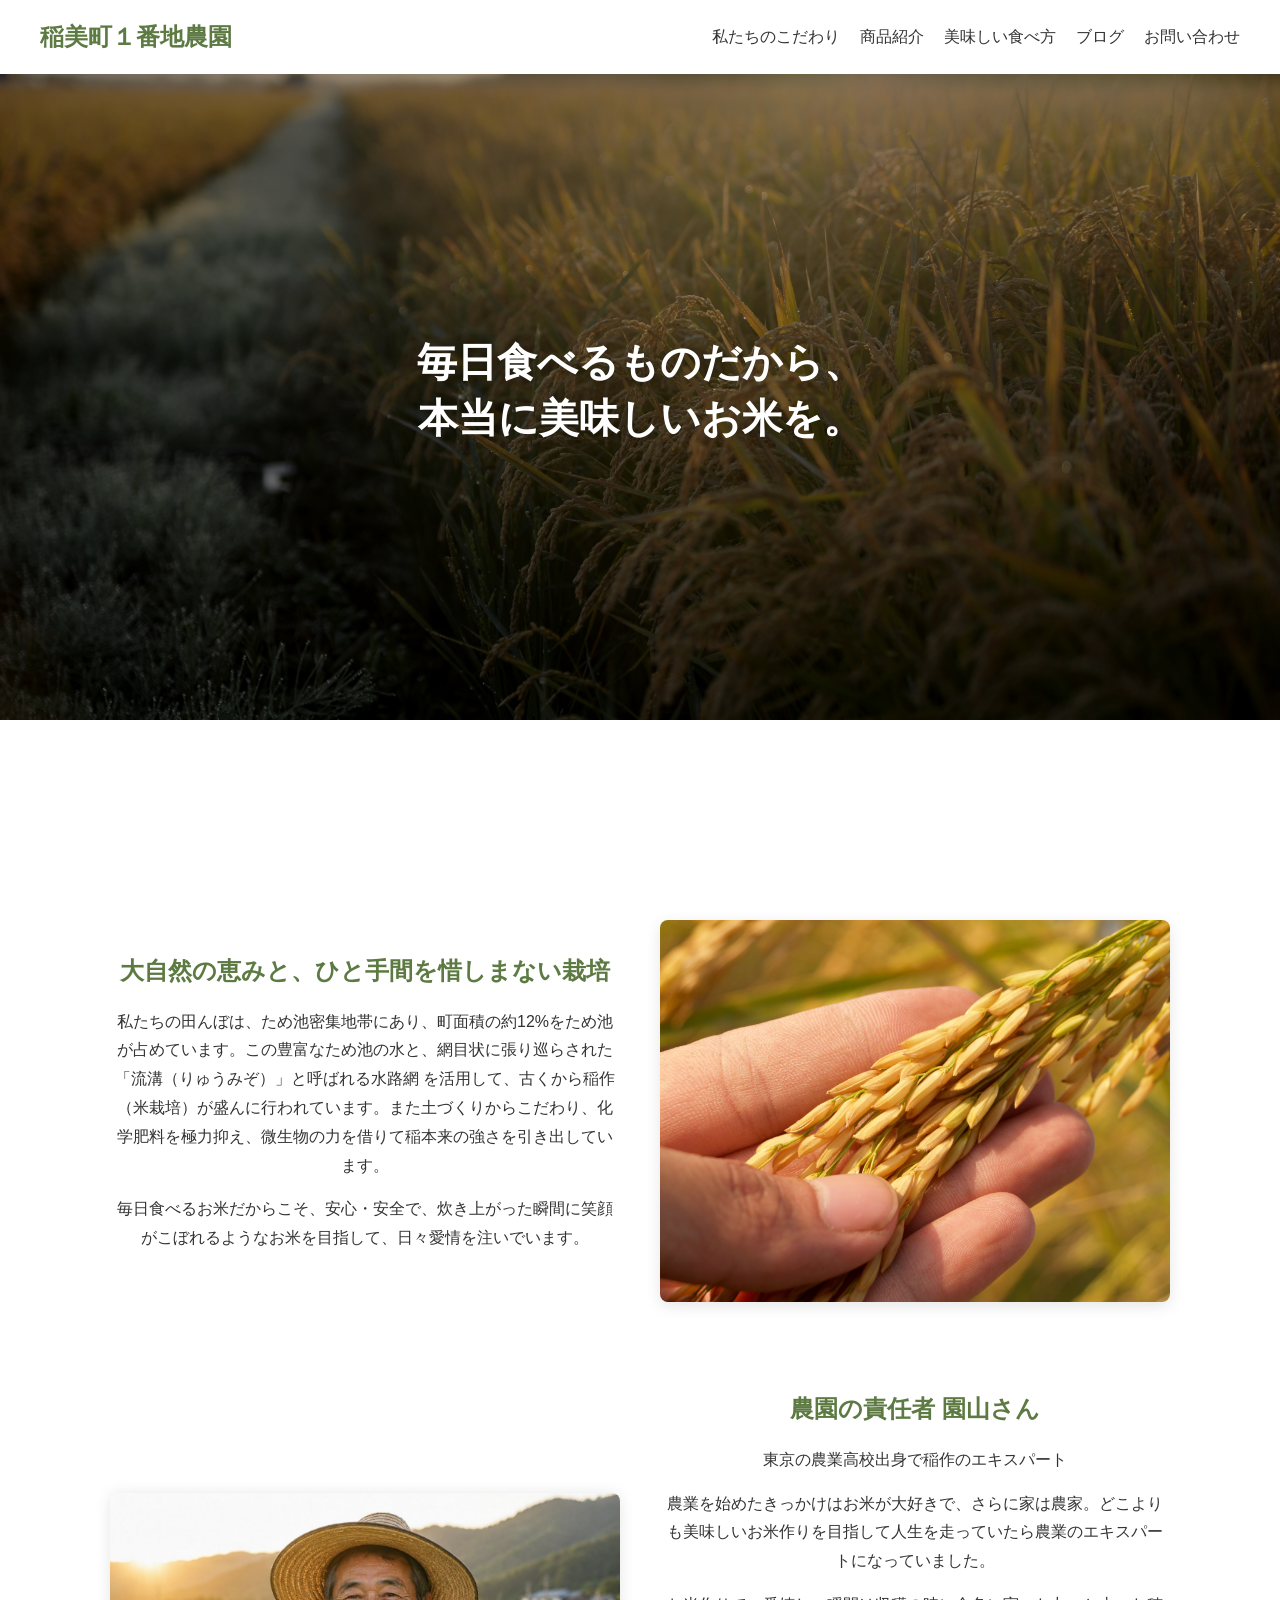
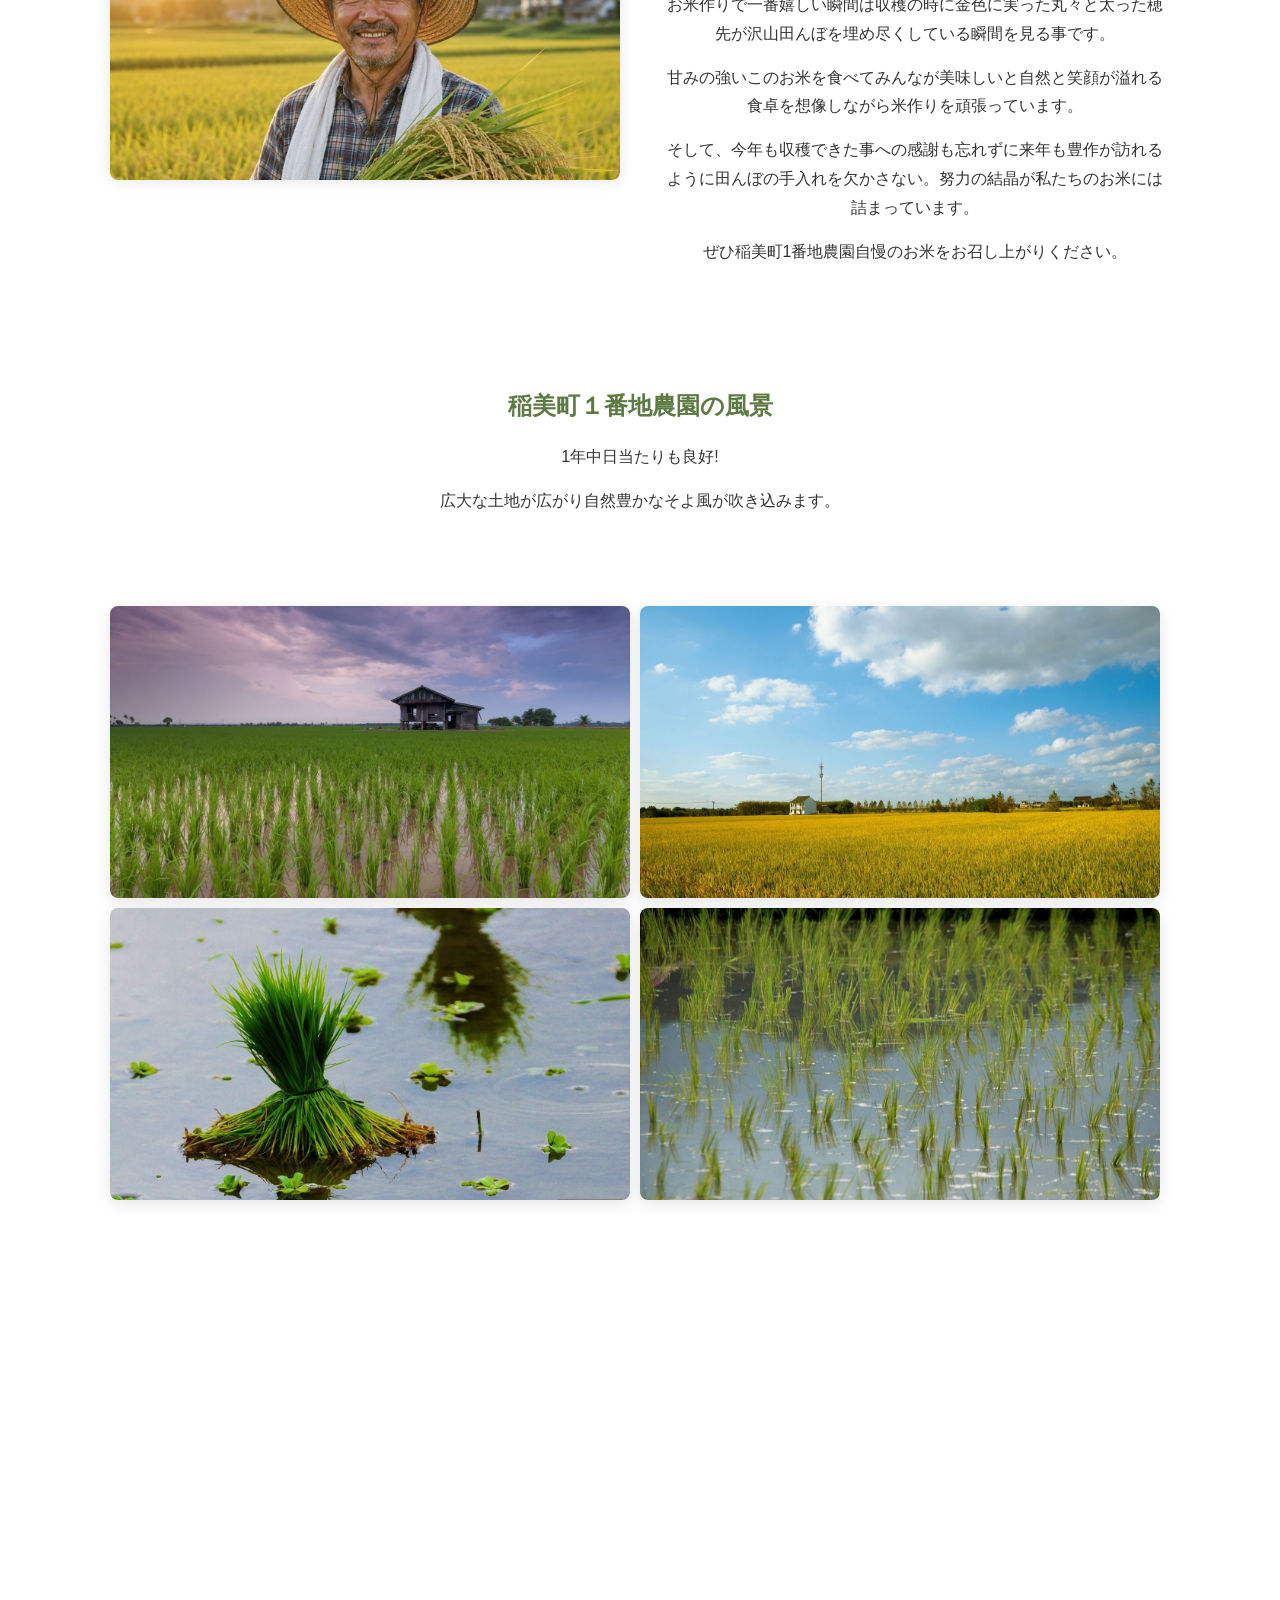
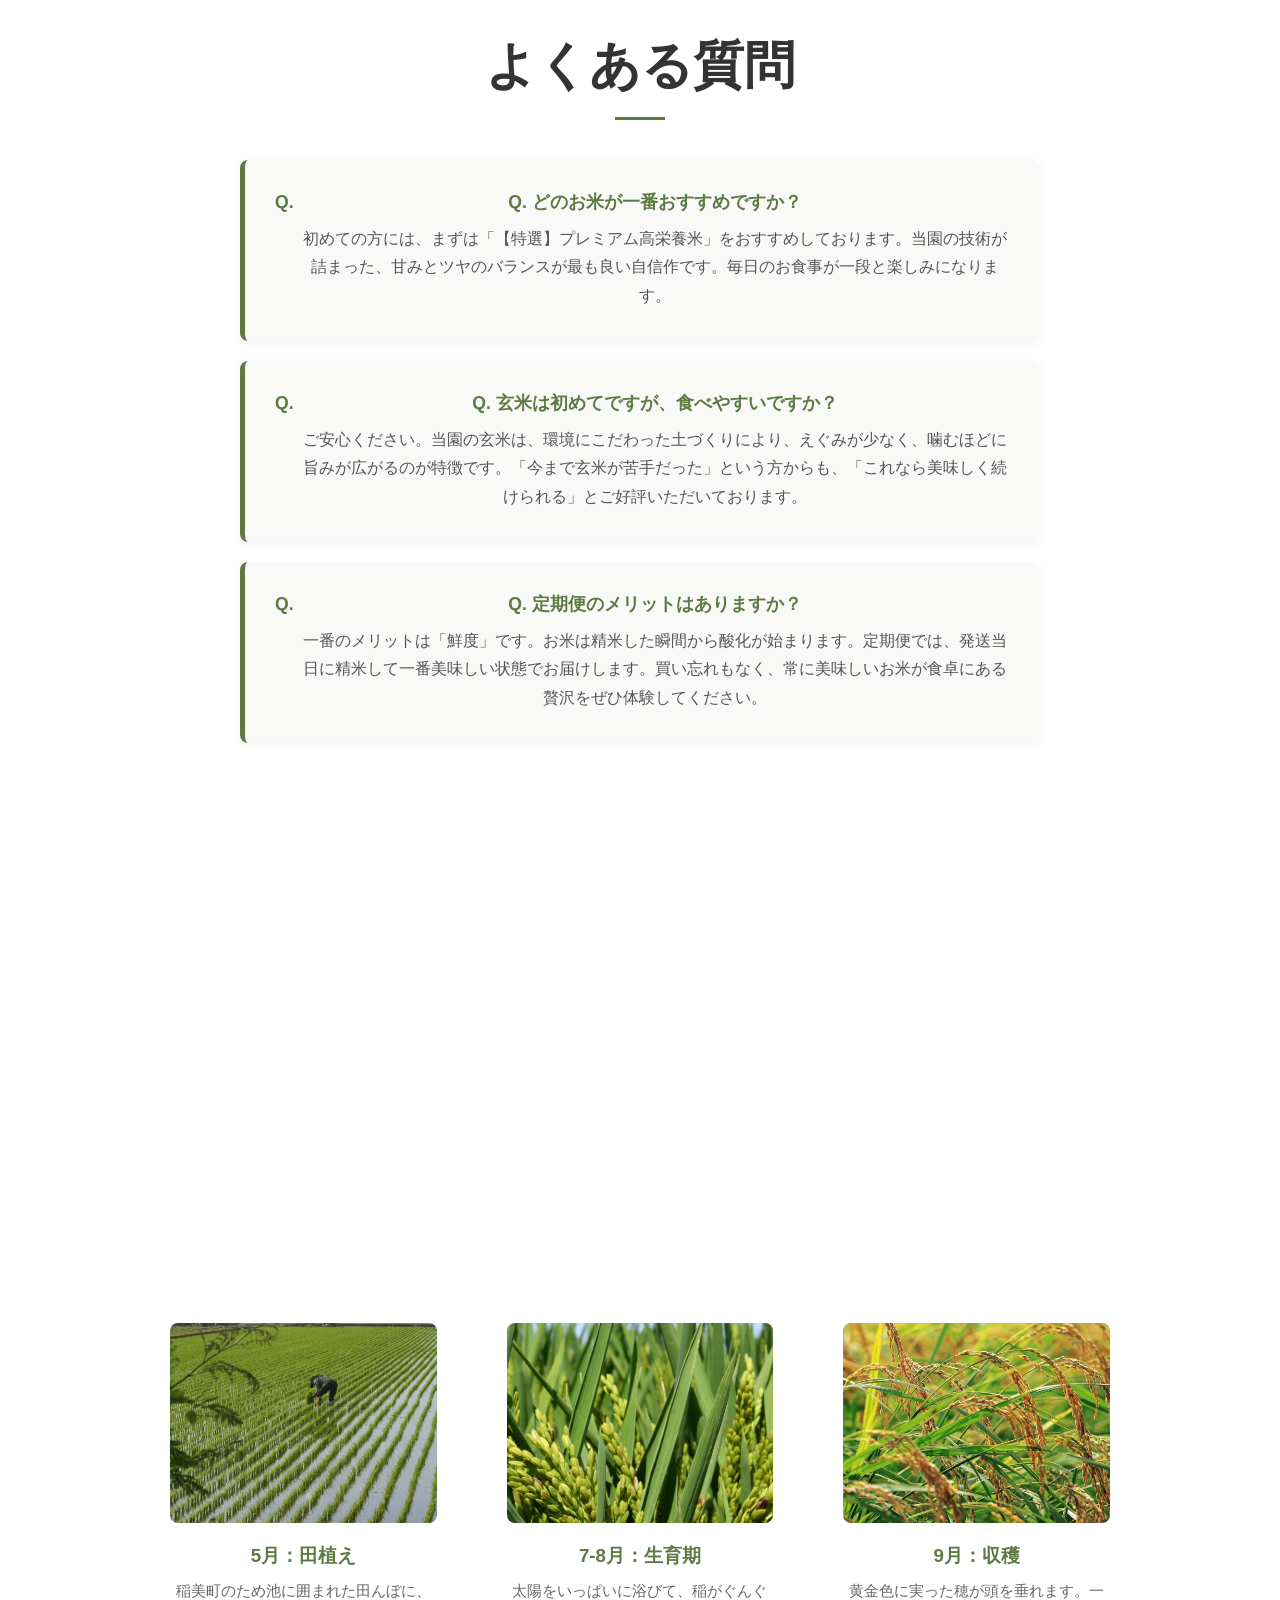
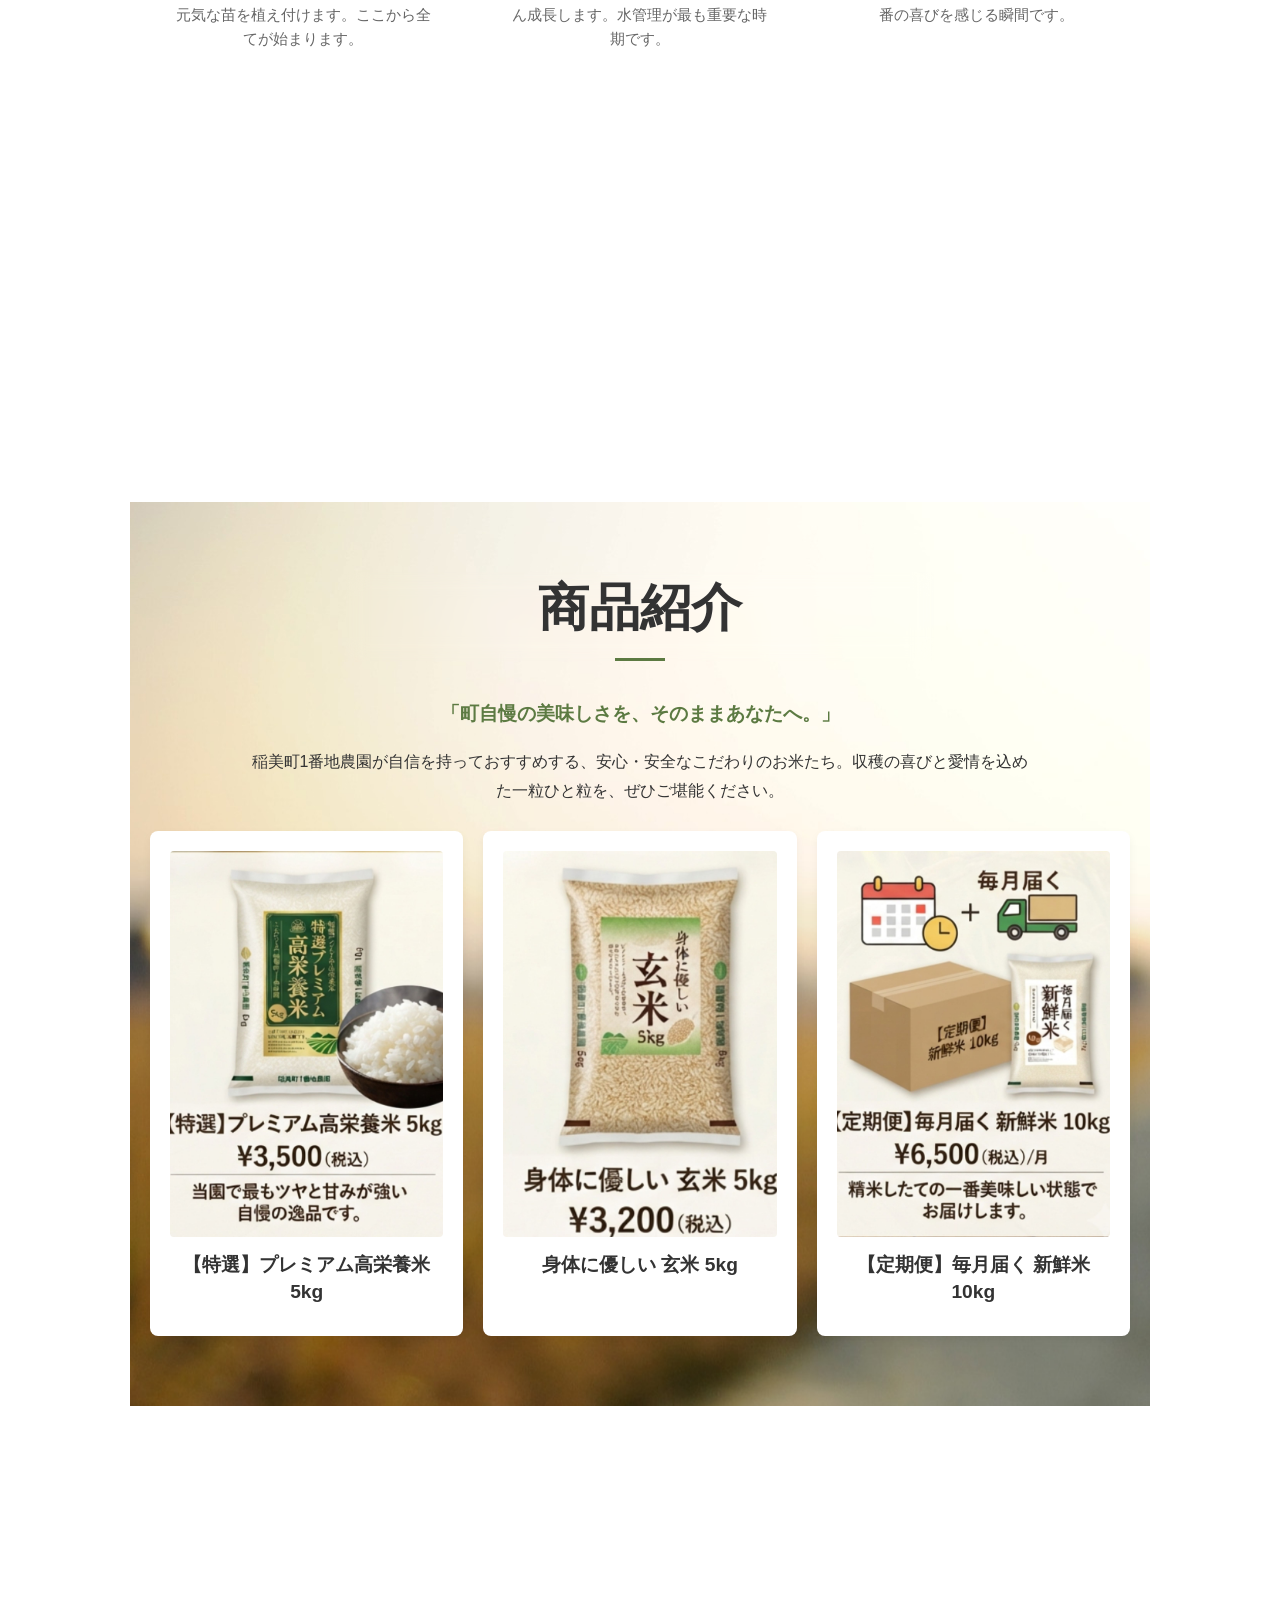
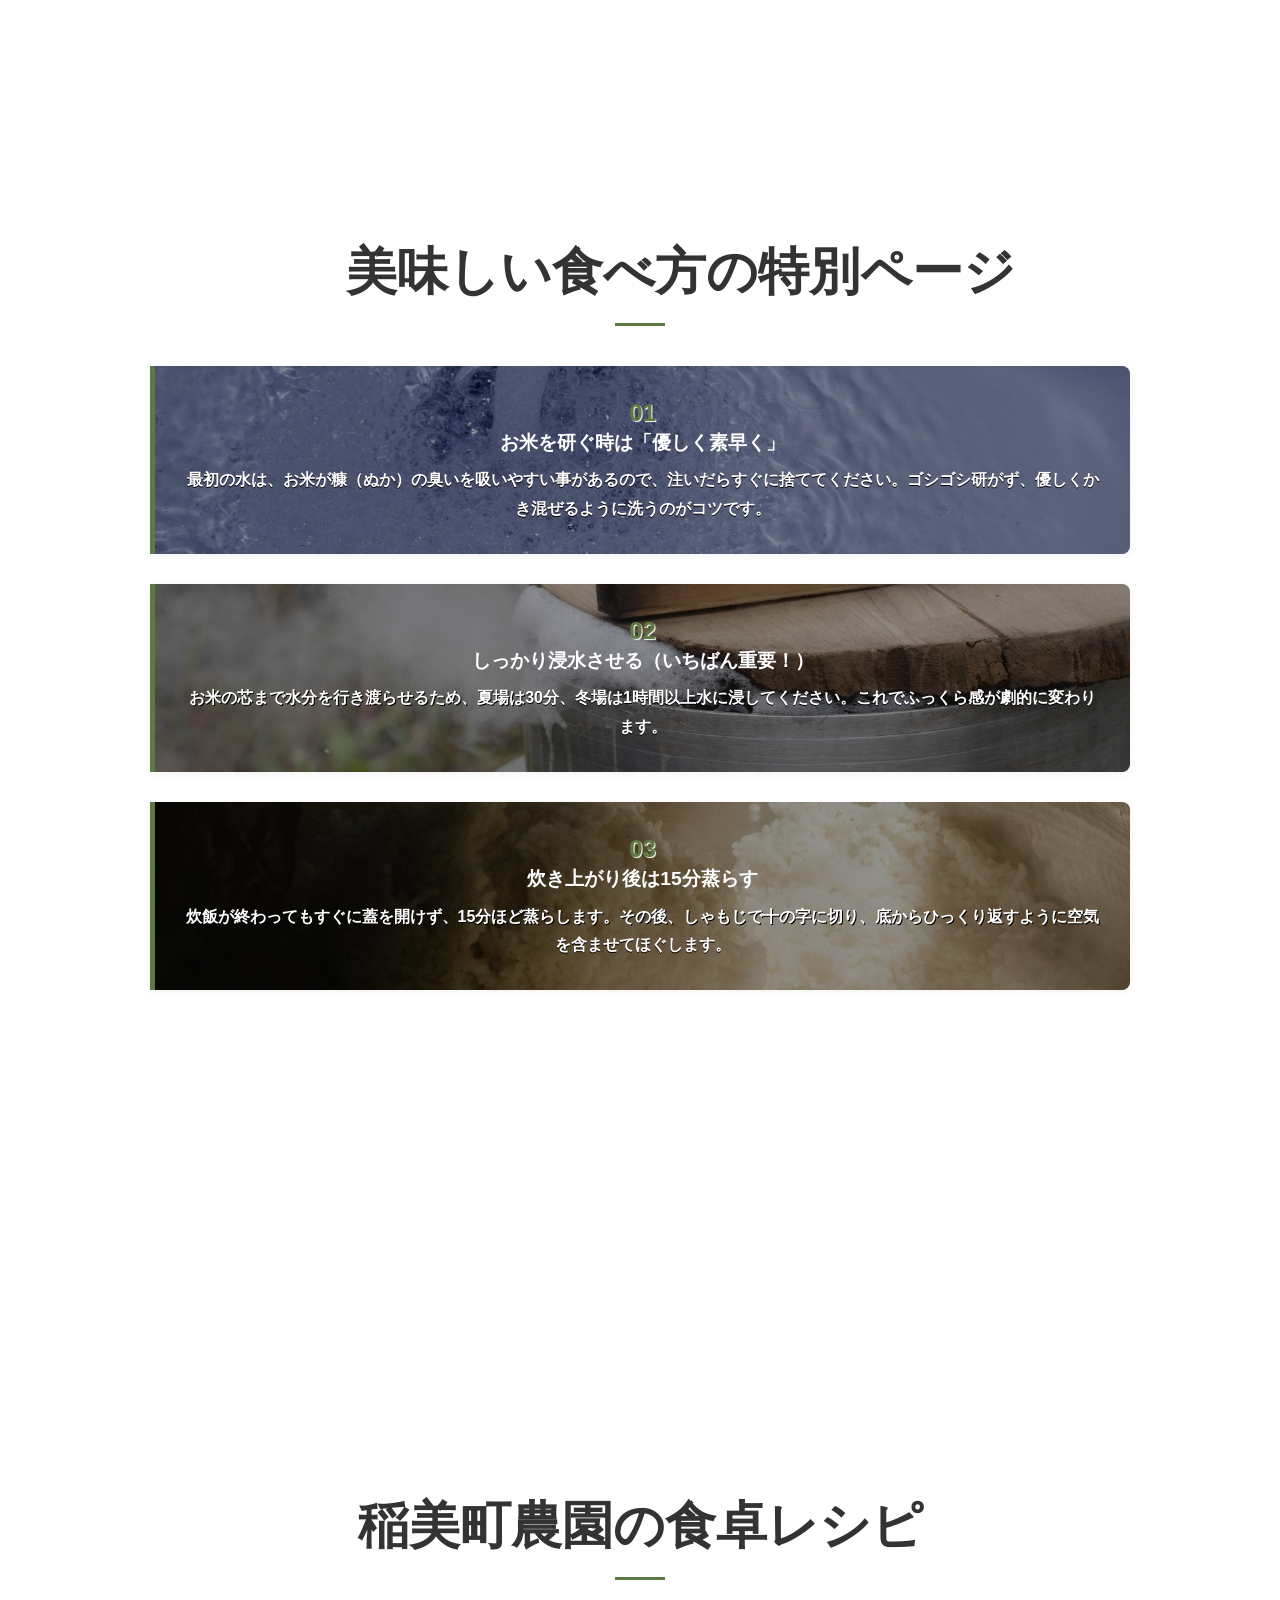
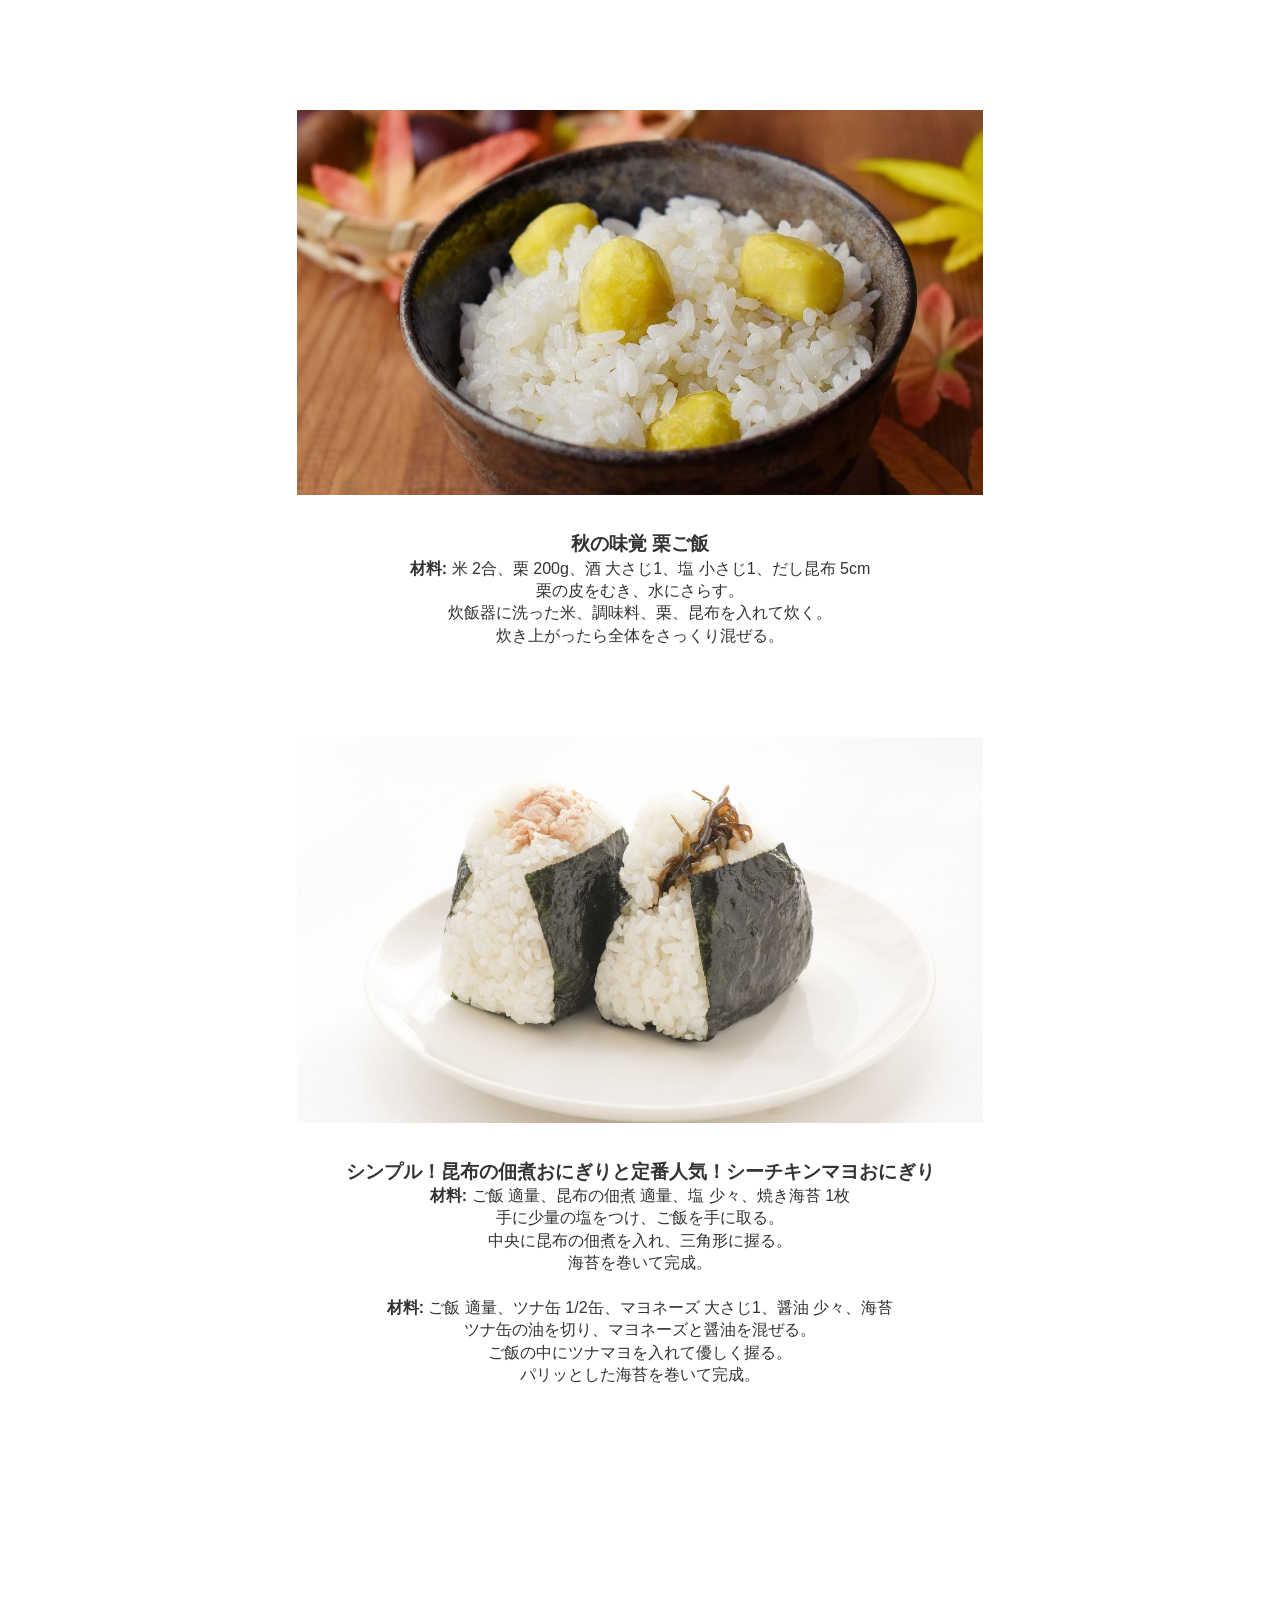
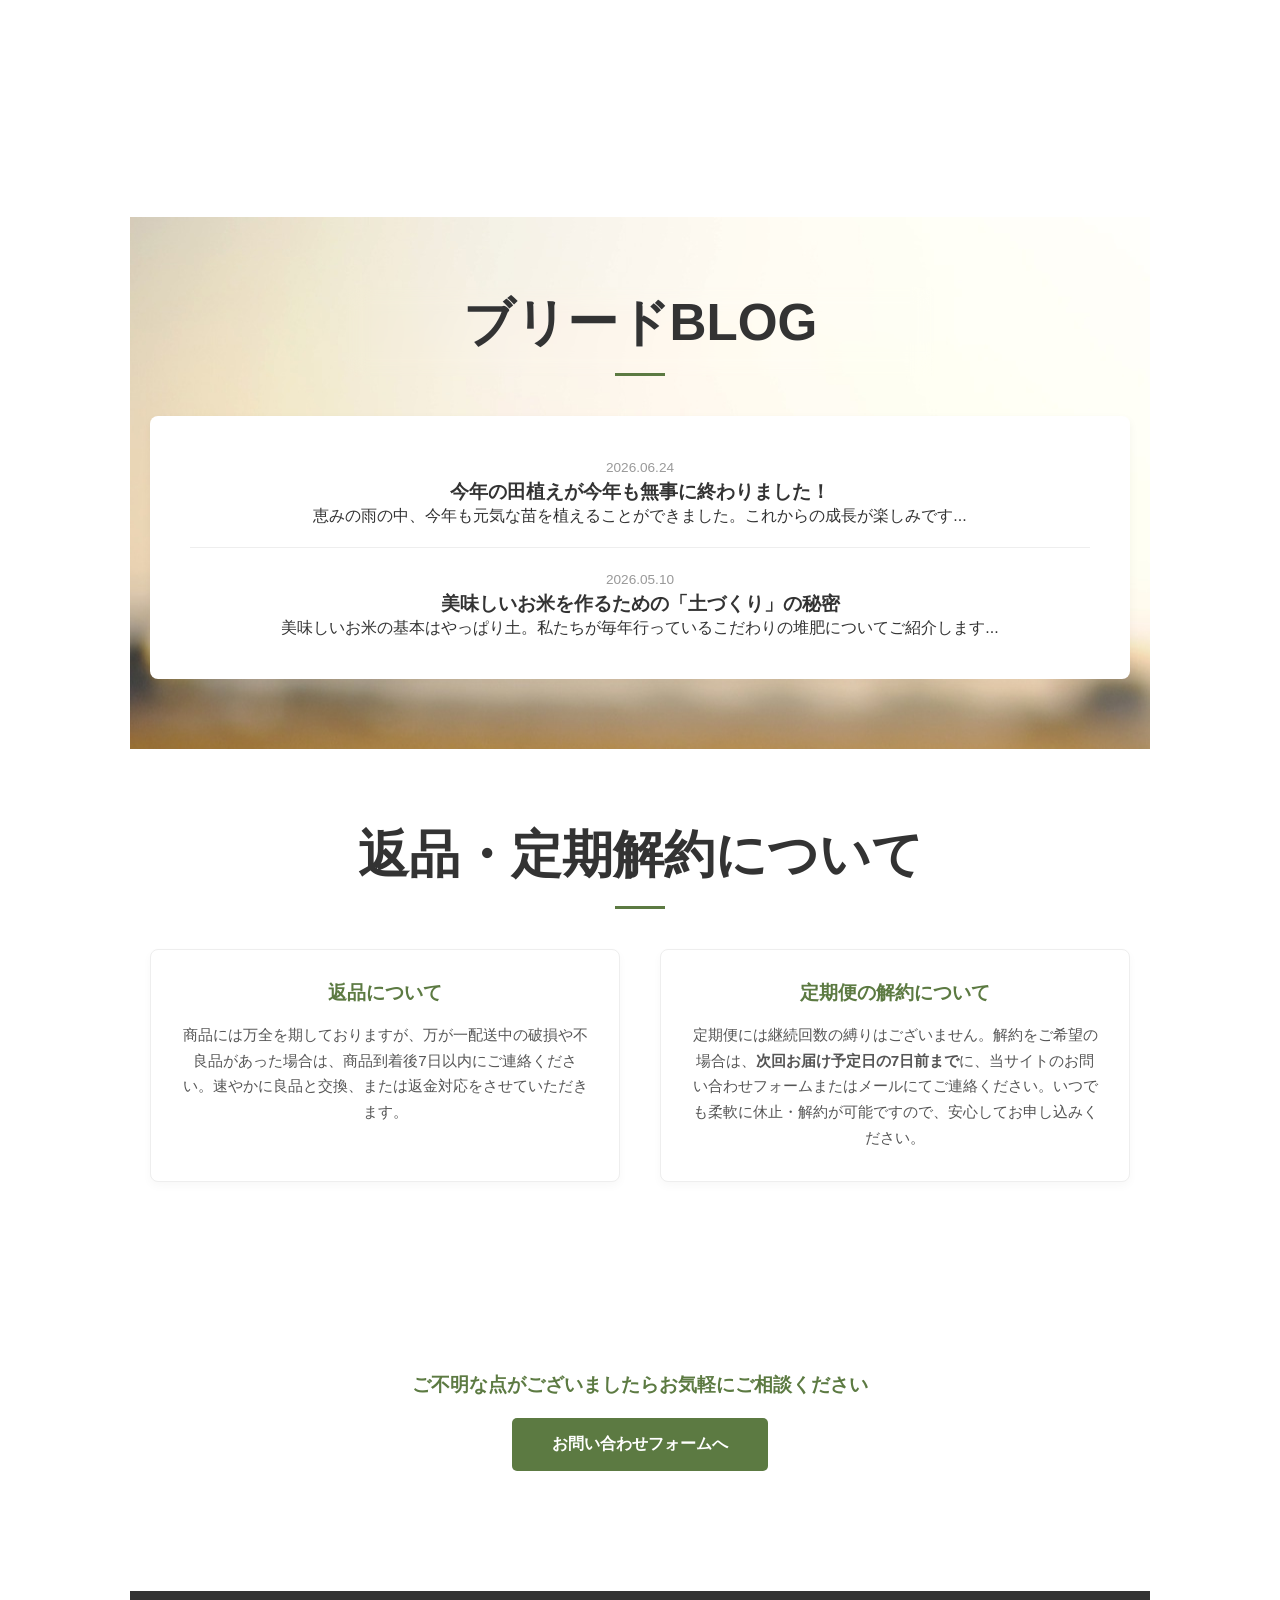
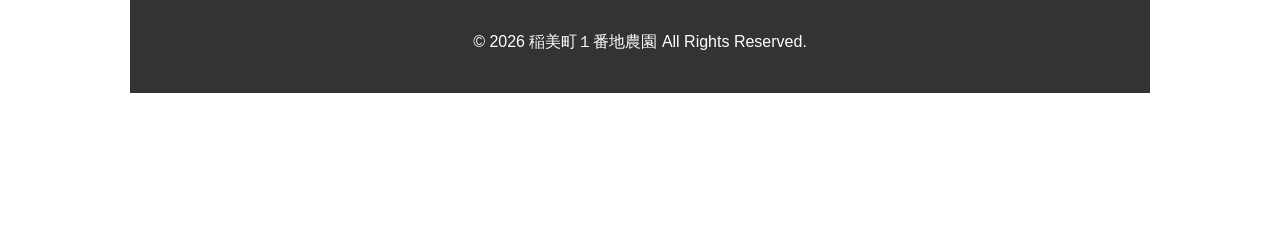
==== commit cf02dd7d: "Add files via upload" ====
--- a/index.html
+++ b/index.html
@@ -178,6 +178,49 @@
                 </div>
             </section>
 
+<section id="recipe" class="container">
+    <h2 class="section-title fade-in">稲美町農園の食卓レシピ</h2>
+
+    <div class="recipe-wrapper">
+        
+        <div class="recipe-card fade-in">
+            <div class="recipe-img"><img src="images/recipi-02.jpg" alt="栗ご飯"></div>
+            <h3>秋の味覚 栗ご飯</h3>
+            <div class="recipe-info">
+                <p><strong>材料:</strong> 米 2合、栗 200g、酒 大さじ1、塩 小さじ1、だし昆布 5cm</p>
+                <ol>
+                    <li>栗の皮をむき、水にさらす。</li>
+                    <li>炊飯器に洗った米、調味料、栗、昆布を入れて炊く。</li>
+                    <li>炊き上がったら全体をさっくり混ぜる。</li>
+                </ol>
+            </div>
+        </div>
+
+        <div class="recipe-card fade-in">
+            <div class="recipe-img"><img src="images/recipi-03.jpg" alt="昆布の佃煮おにぎり"></div>
+            <h3>シンプル！昆布の佃煮おにぎりと定番人気！シーチキンマヨおにぎり</h3>
+
+            <div class="recipe-info">
+                <p><strong>材料:</strong> ご飯 適量、昆布の佃煮 適量、塩 少々、焼き海苔 1枚</p>
+                <ol>
+                    <li>手に少量の塩をつけ、ご飯を手に取る。</li>
+                    <li>中央に昆布の佃煮を入れ、三角形に握る。</li>
+                    <li>海苔を巻いて完成。</li>
+                </ol>
+                <br>
+                <p><strong>材料:</strong> ご飯 適量、ツナ缶 1/2缶、マヨネーズ 大さじ1、醤油 少々、海苔</p>
+                <ol>
+                    <li>ツナ缶の油を切り、マヨネーズと醤油を混ぜる。</li>
+                    <li>ご飯の中にツナマヨを入れて優しく握る。</li>
+                    <li>パリッとした海苔を巻いて完成。</li>
+                </ol>
+
+            </div>
+        </div>
+
+
+    </div>
+</section>
             <section id="blog" class="bg-light">
                 <div class="container">
                     <h2 class="section-title fade-in">ブリードBLOG
@@ -220,7 +263,7 @@
                 <a href="etc2.html" class="cta-button fade-in">お問い合わせフォームへ</a>
             </section>
 
-            
+
             <footer>
                 <p>&copy; 2026 稲美町１番地農園 All Rights Reserved.</p>
             </footer>
--- a/style2.css
+++ b/style2.css
@@ -98,7 +98,7 @@
 /* メインビジュアル */
 .hero {
     height: 80vh;
-    background:linear-gradient(rgba(0,0,0,0.4),rgba(0,0,0,0.4)),url(images/rice_top.jpg);
+    background: linear-gradient(rgba(0, 0, 0, 0.4), rgba(0, 0, 0, 0.4)), url(images/rice_top.jpg);
     background-position: center;
     background-repeat: no-repeat;
     background-size: cover;
@@ -178,18 +178,18 @@
 }
 
 
-.about-feeled{
+.about-feeled {
     margin: 0 auto;
     padding-top: 12vh;
 }
 
-.about-feeled h3{
+.about-feeled h3 {
     font-size: 1.5rem;
     color: var(--main);
     margin-bottom: 20px;
 }
 
-.about-feeled p{
+.about-feeled p {
     line-height: 1.8;
     margin-bottom: 15px;
 }
@@ -233,9 +233,10 @@
 /* Q&Aの場所 */
 /* よくある質問セクション */
 
-#faq.container{
+#faq.container {
     margin-top: 40vh;
 }
+
 .faq-content {
     max-width: 800px;
     margin: 0 auto;
@@ -246,7 +247,8 @@
 }
 
 .faq-item {
-    background: #f9f9f7; /* 少し温かみのある白背景 */
+    background: #f9f9f7;
+    /* 少し温かみのある白背景 */
     padding: 30px;
     border-radius: 8px;
     border-left: 5px solid #5c7a42;
@@ -277,14 +279,15 @@
 
 
 /* 栽培カレンダーのスタイル */
-#calendar.container{
+#calendar.container {
     margin-top: 40vh;
     margin-bottom: 40vh;
 }
 
+
 .calendar-grid {
     display: grid;
-    grid-template-columns: repeat(auto-fit, minmax(300px, 1fr));
+    grid-template-columns: repeat(auto-fit, minmax(270px, 1fr));
     gap: 30px;
     margin-top: 40px;
 }
@@ -301,13 +304,15 @@
     margin-bottom: 20px;
     border-radius: 8px;
     overflow: hidden;
-    height: 200px; /* 画像の高さを統一 */
+    height: 200px;
+    /* 画像の高さを統一 */
 }
 
 .cal-img img {
     width: 100%;
     height: 100%;
-    object-fit: cover; /* 画像をきれいにトリミング */
+    object-fit: cover;
+    /* 画像をきれいにトリミング */
 }
 
 .calendar-item h3 {
@@ -326,8 +331,9 @@
 /* 商品紹介（グリッドスタイル） */
 .product-grid {
     display: grid;
-    grid-template-columns: repeat(auto-fit, minmax(300px, 1fr));
-    gap: 30px;
+    grid-template-columns: repeat(auto-fit, minmax(270px, 1fr));
+    gap: 20px;
+    margin: 0 auto;
 }
 
 .product-card {
@@ -369,25 +375,27 @@
 }
 
 
-.product-se h3{ 
+.product-se h3 {
     font-size: 1.2rem;
     margin-bottom: 20px;
     color: var(--main);
 }
 
-.product-se p{
+.product-se p {
     line-height: 1.8;
     padding-bottom: 25px;
     width: 80%;
     margin: 0 auto;
 
 }
+
 /* 美味しい食べ方 */
 
-#recipe.container{
+#recipe.container {
     margin-top: 40vh;
     margin-bottom: 40vh;
 }
+
 .recipe-content {
     display: flex;
     flex-direction: column;
@@ -413,7 +421,7 @@
 .recipe-step p {
     color: white;
     font-weight: bolder;
-    text-shadow:black 0.5px 0.5px;
+    text-shadow: black 0.5px 0.5px;
     line-height: 1.8;
 }
 
@@ -557,11 +565,46 @@
     color: #fff;
 }
 
+/* 画像をカード内に収める設定 */
+.recipe-card {
+    padding-top: 10vh;
+}
+
+.recipe-card h3{
+    padding-top: 4vh;
+}
+
+.recipe-card li{
+    list-style: none;
+}
+
+.recipe-img {
+    width: 73%;
+    height: 200px;
+    overflow: hidden;
+    border-radius: 8px;
+    margin-bottom: 15px;
+    margin: 0 auto;
+}
+
+.recipe-img img {
+    width: 70%;
+    height: 100%;
+    object-fit: cover;
+    transition: transform 0.4s;
+}
+
+.recipe-card:hover .recipe-img img {
+    transform: scale(1.05);
+}
+
 /* スマホ対応 */
 @media (max-width: 768px) {
     .policy-content {
         grid-template-columns: 1fr;
     }
+
+
 }
 
 @media (max-width: 768px) {
@@ -610,10 +653,8 @@
     .about-img2,
     .about-img3,
     .about-img4,
-     .about-img5
-
-     {
-        
+    .about-img5 {
+
         width: 100%;
     }
 }
@@ -663,7 +704,7 @@
 
 
 .recipe-step:first-child {
-    background-image: linear-gradient(rgba(0,0,0,0.4),rgba(0,0,0,0.4)),url(images/wash.jpg);
+    background-image: linear-gradient(rgba(0, 0, 0, 0.4), rgba(0, 0, 0, 0.4)), url(images/wash.jpg);
     background-size: cover;
     background-repeat: no-repeat;
     background-position: center;
@@ -673,20 +714,30 @@
 
 
 .recipe-step:nth-of-type(2) {
-    background-image: linear-gradient(rgba(0,0,0,0.4),rgba(0,0,0,0.4)),url(images/rice_wash2.jpg);
+    background-image: linear-gradient(rgba(0, 0, 0, 0.4), rgba(0, 0, 0, 0.4)), url(images/rice_wash2.jpg);
     background-size: cover;
     background-repeat: no-repeat;
     background-position: center;
 }
 
 .recipe-step:nth-of-type(3) {
-    background-image: linear-gradient(rgba(0,0,0,0.4),rgba(0,0,0,0.4)),url(images/rice_wash3.jpg);
+    background-image: linear-gradient(rgba(0, 0, 0, 0.4), rgba(0, 0, 0, 0.4)), url(images/rice_wash3.jpg);
     background-size: cover;
     background-repeat: no-repeat;
     background-position: center;
 }
 
+
+.recipe-img {
+    width: 100%;
+    height: auto;
+    overflow: hidden;
+    border-radius: 8px;
+    margin-bottom: 15px;
+    margin: 0 auto;
+}
+
+
 @media screen and (max-width:800px) {
-    .container {
-    }
+    .container {}
 }
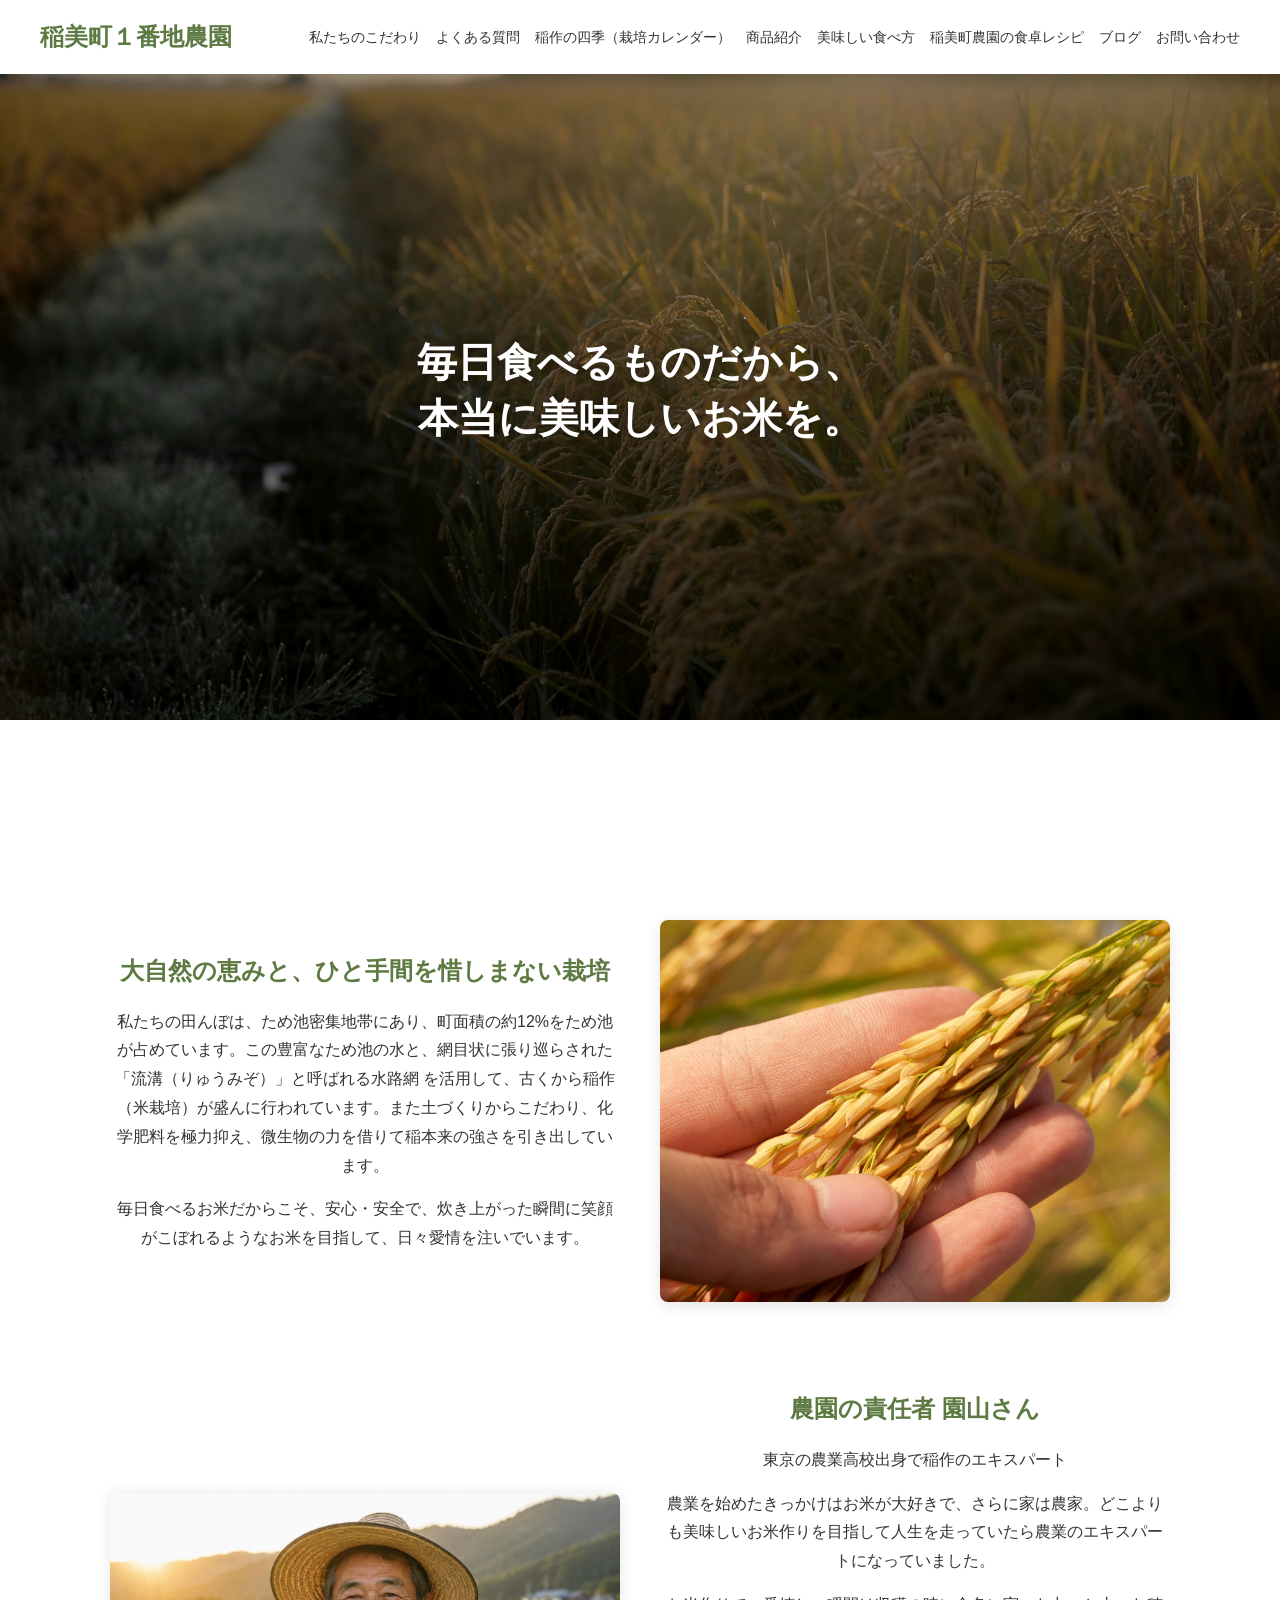
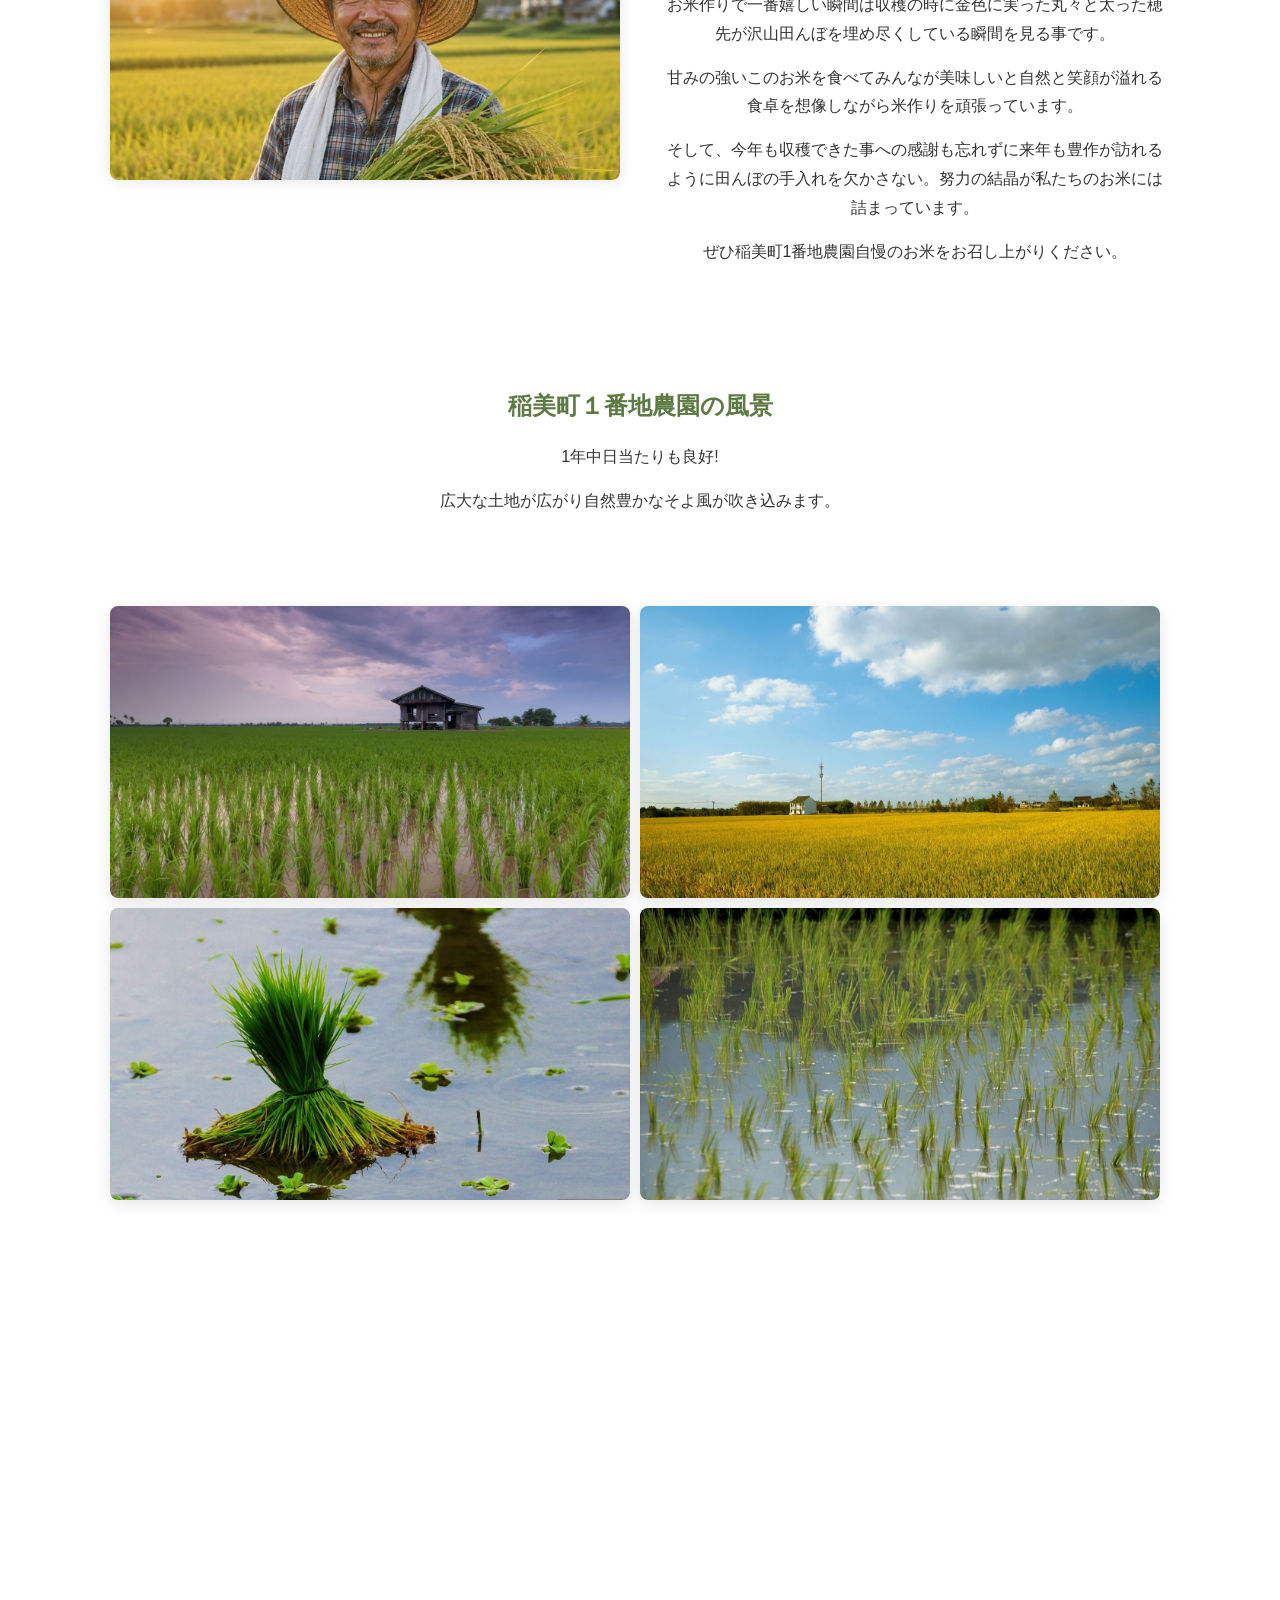
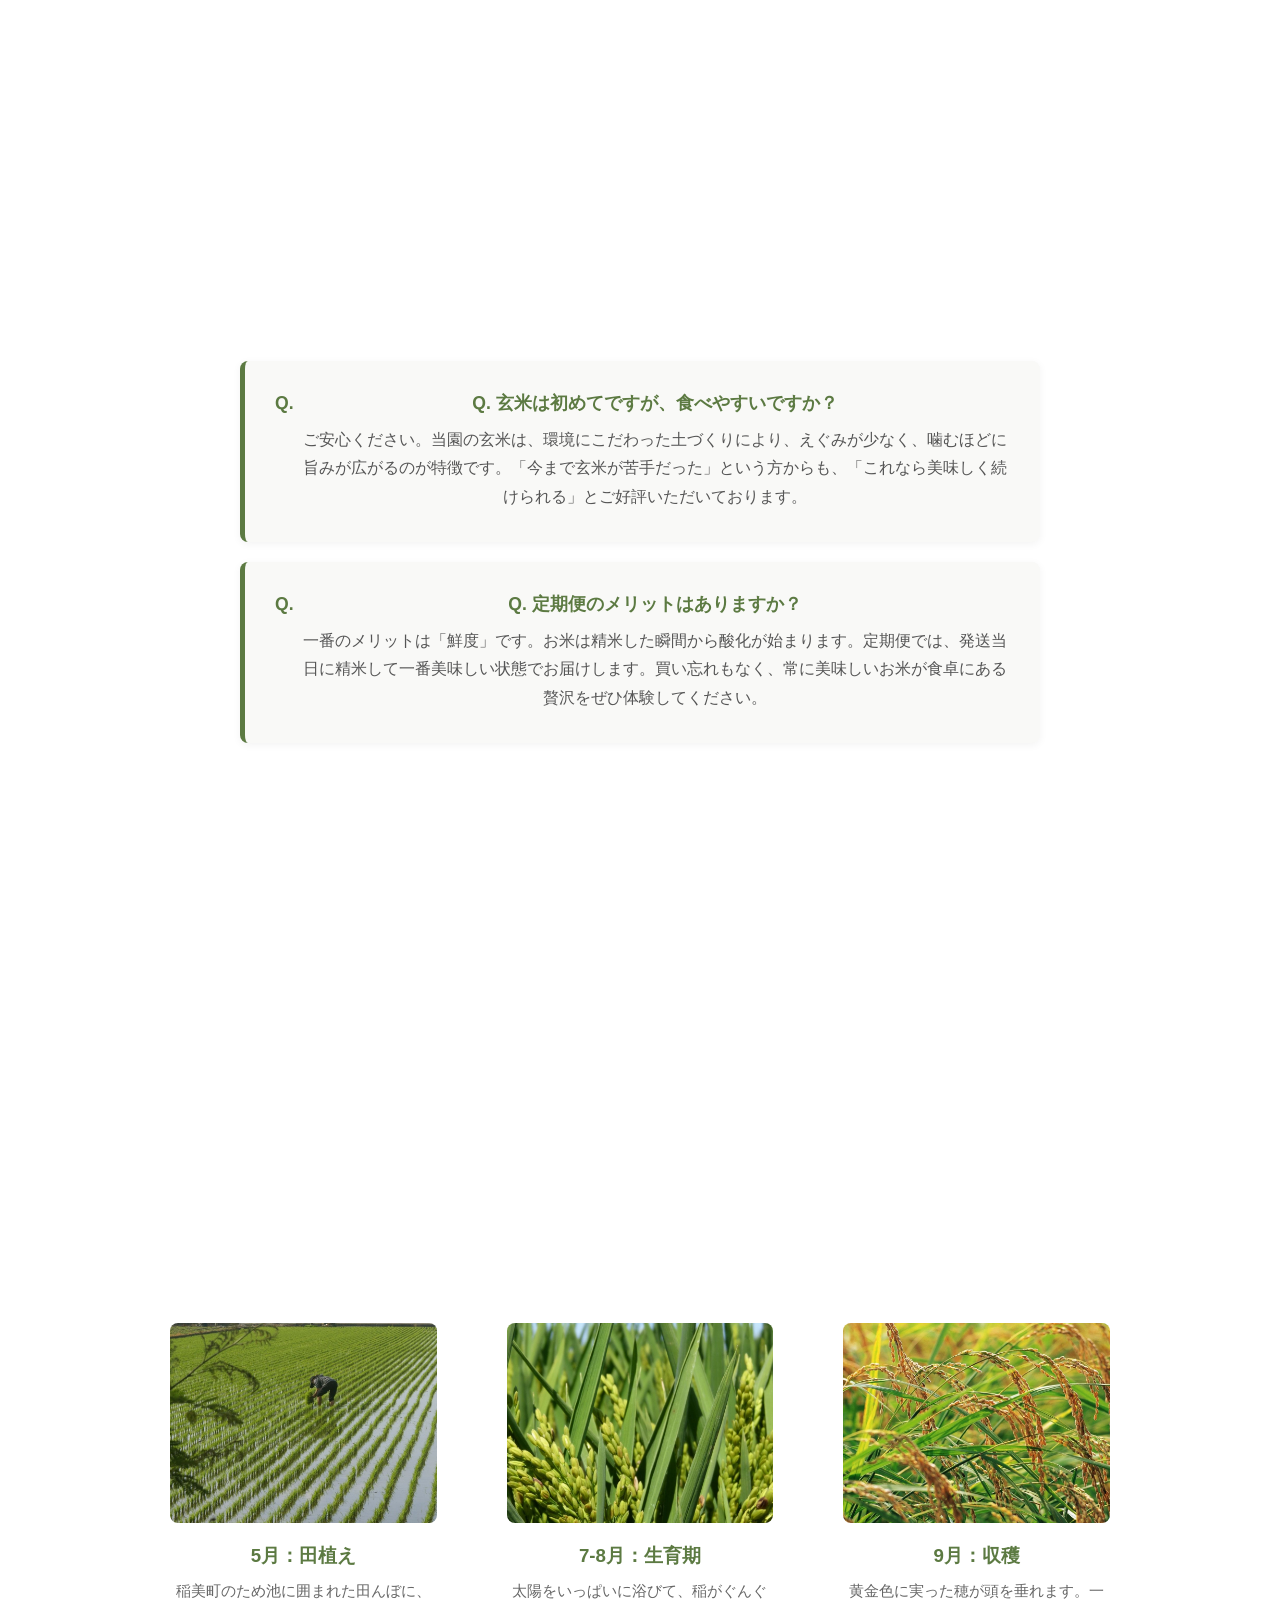
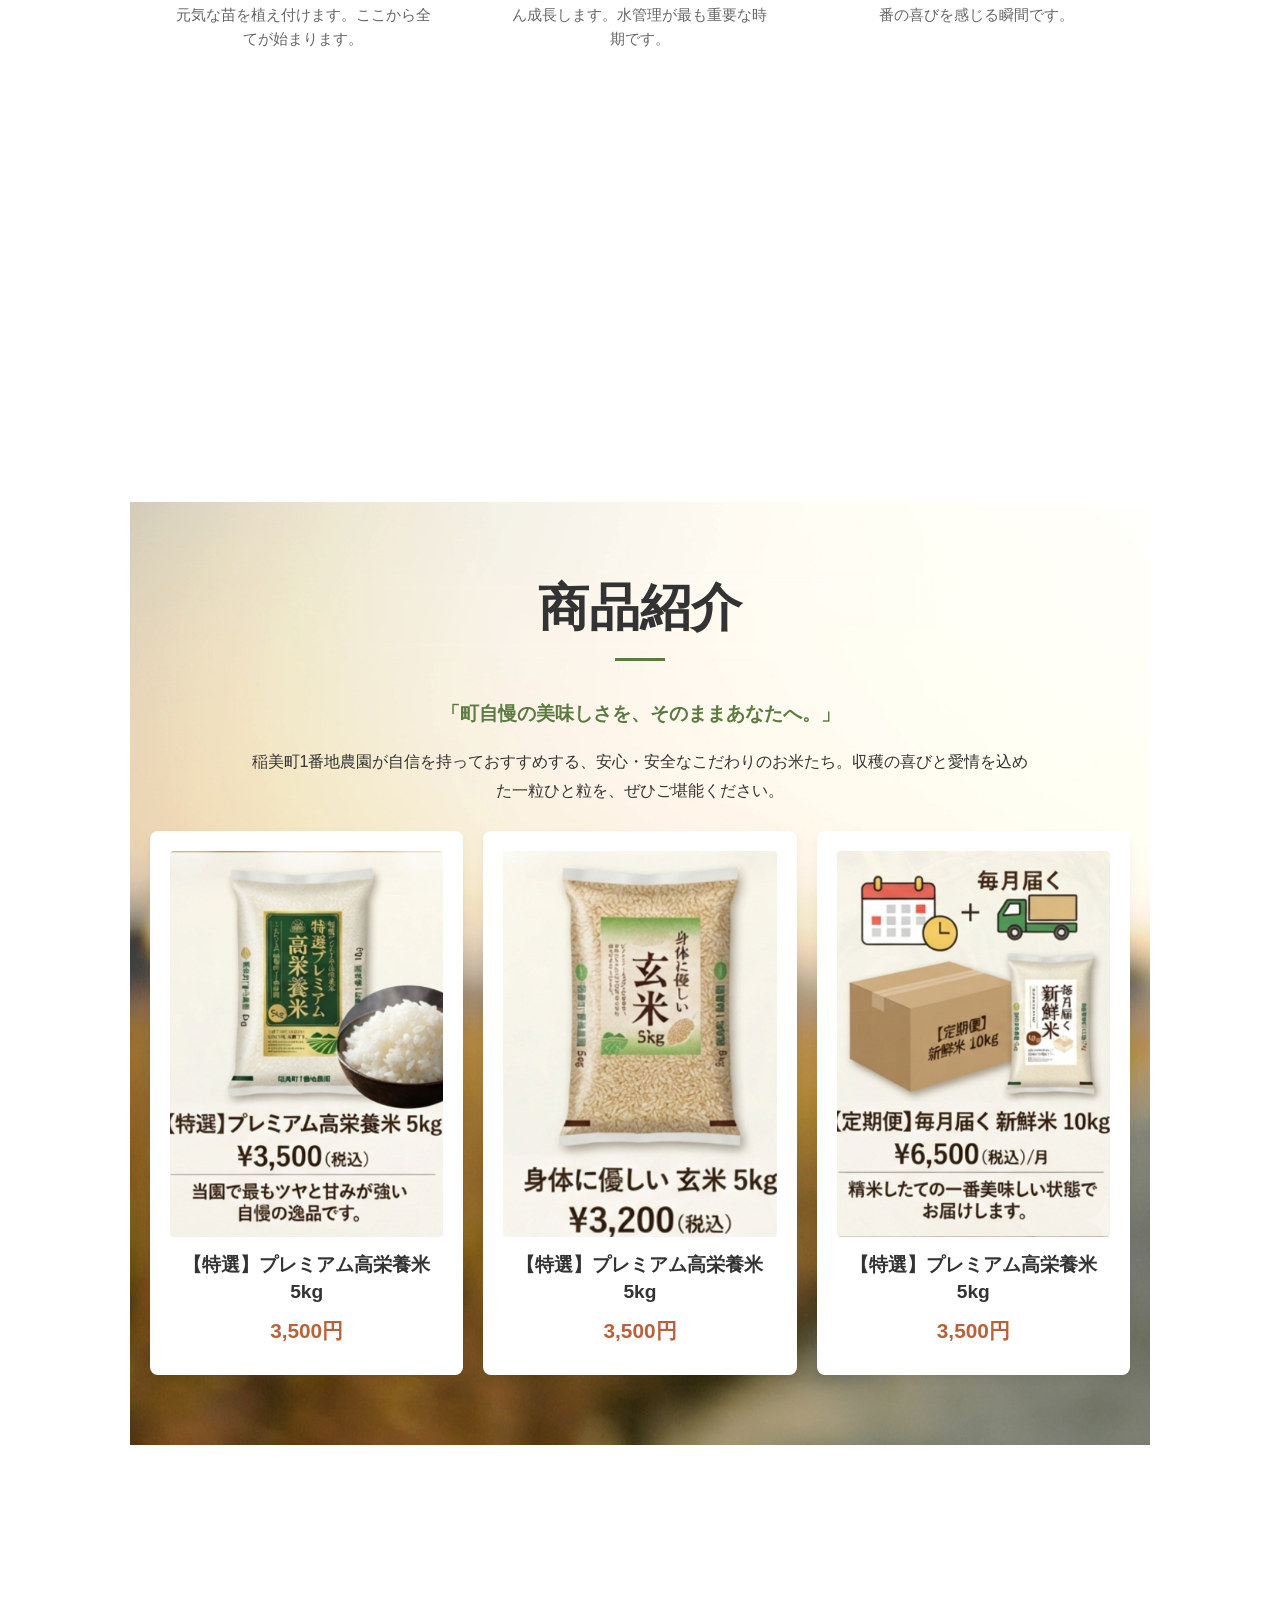
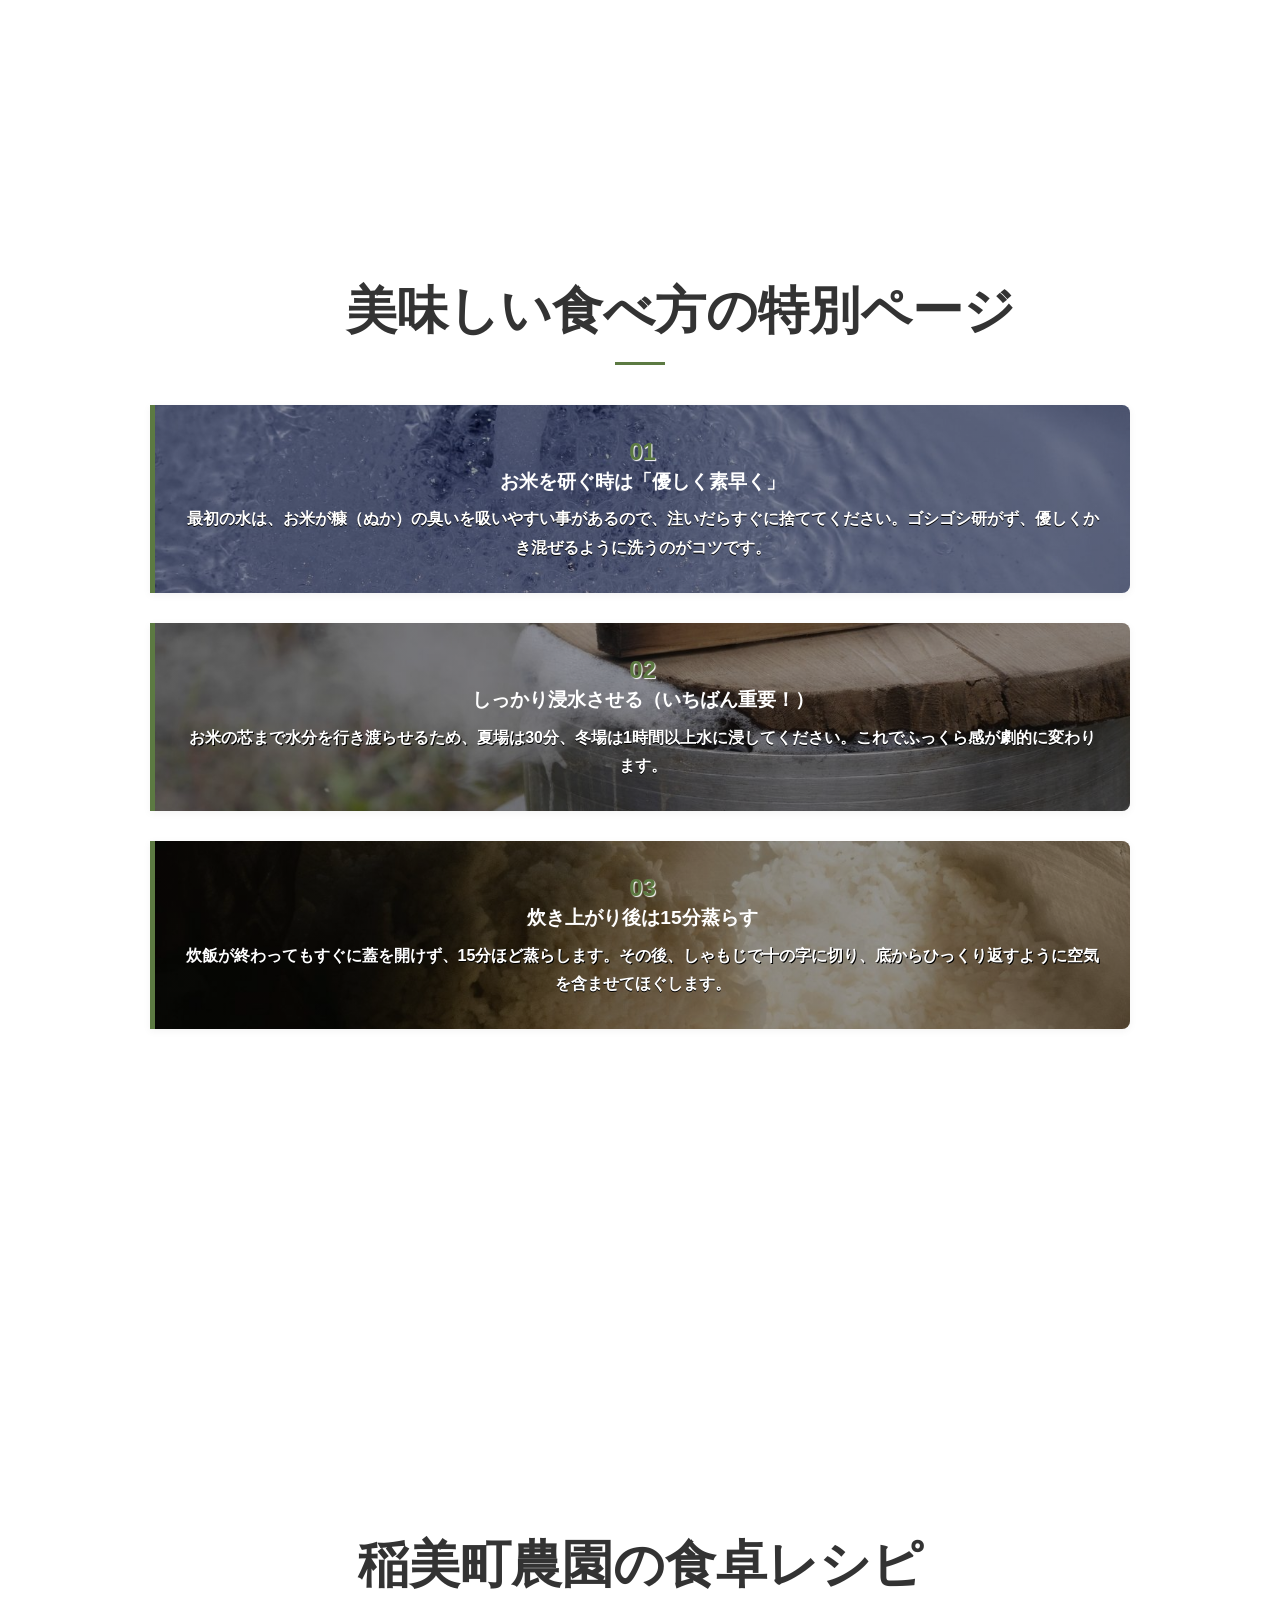
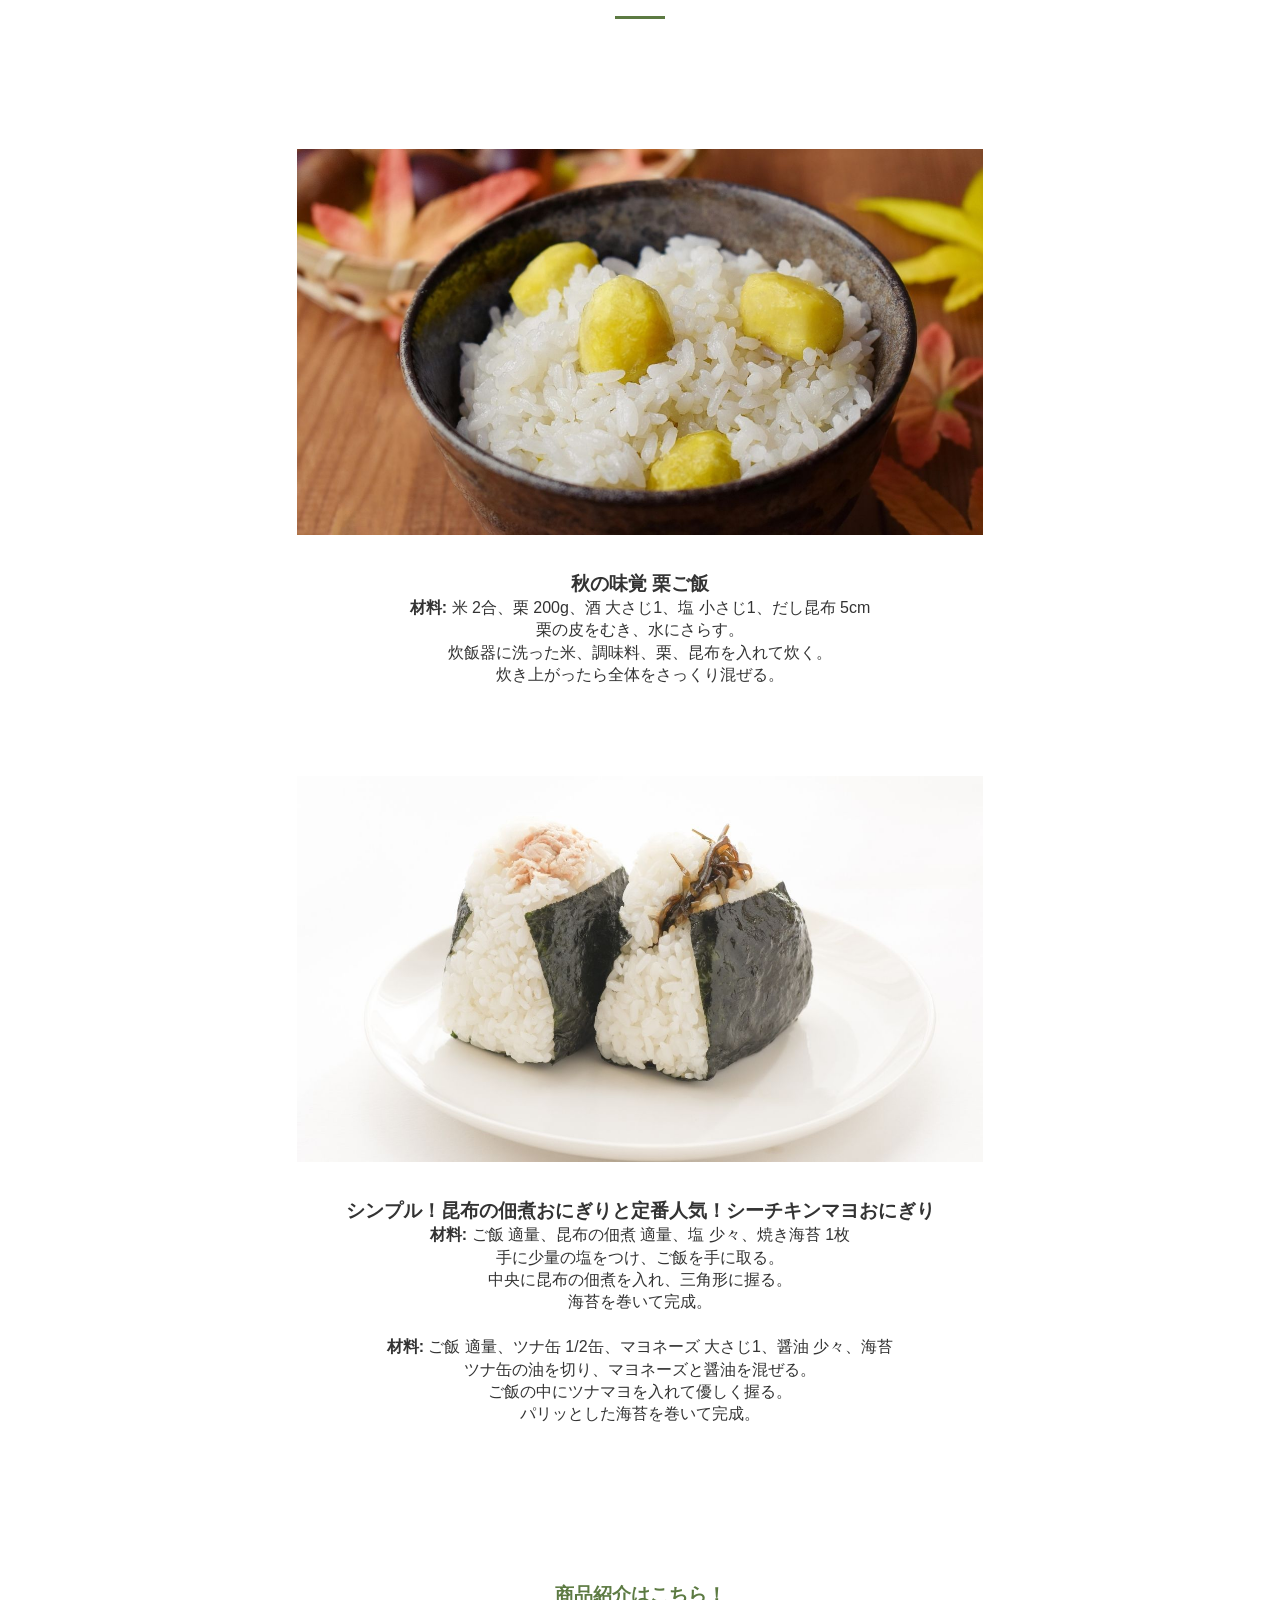
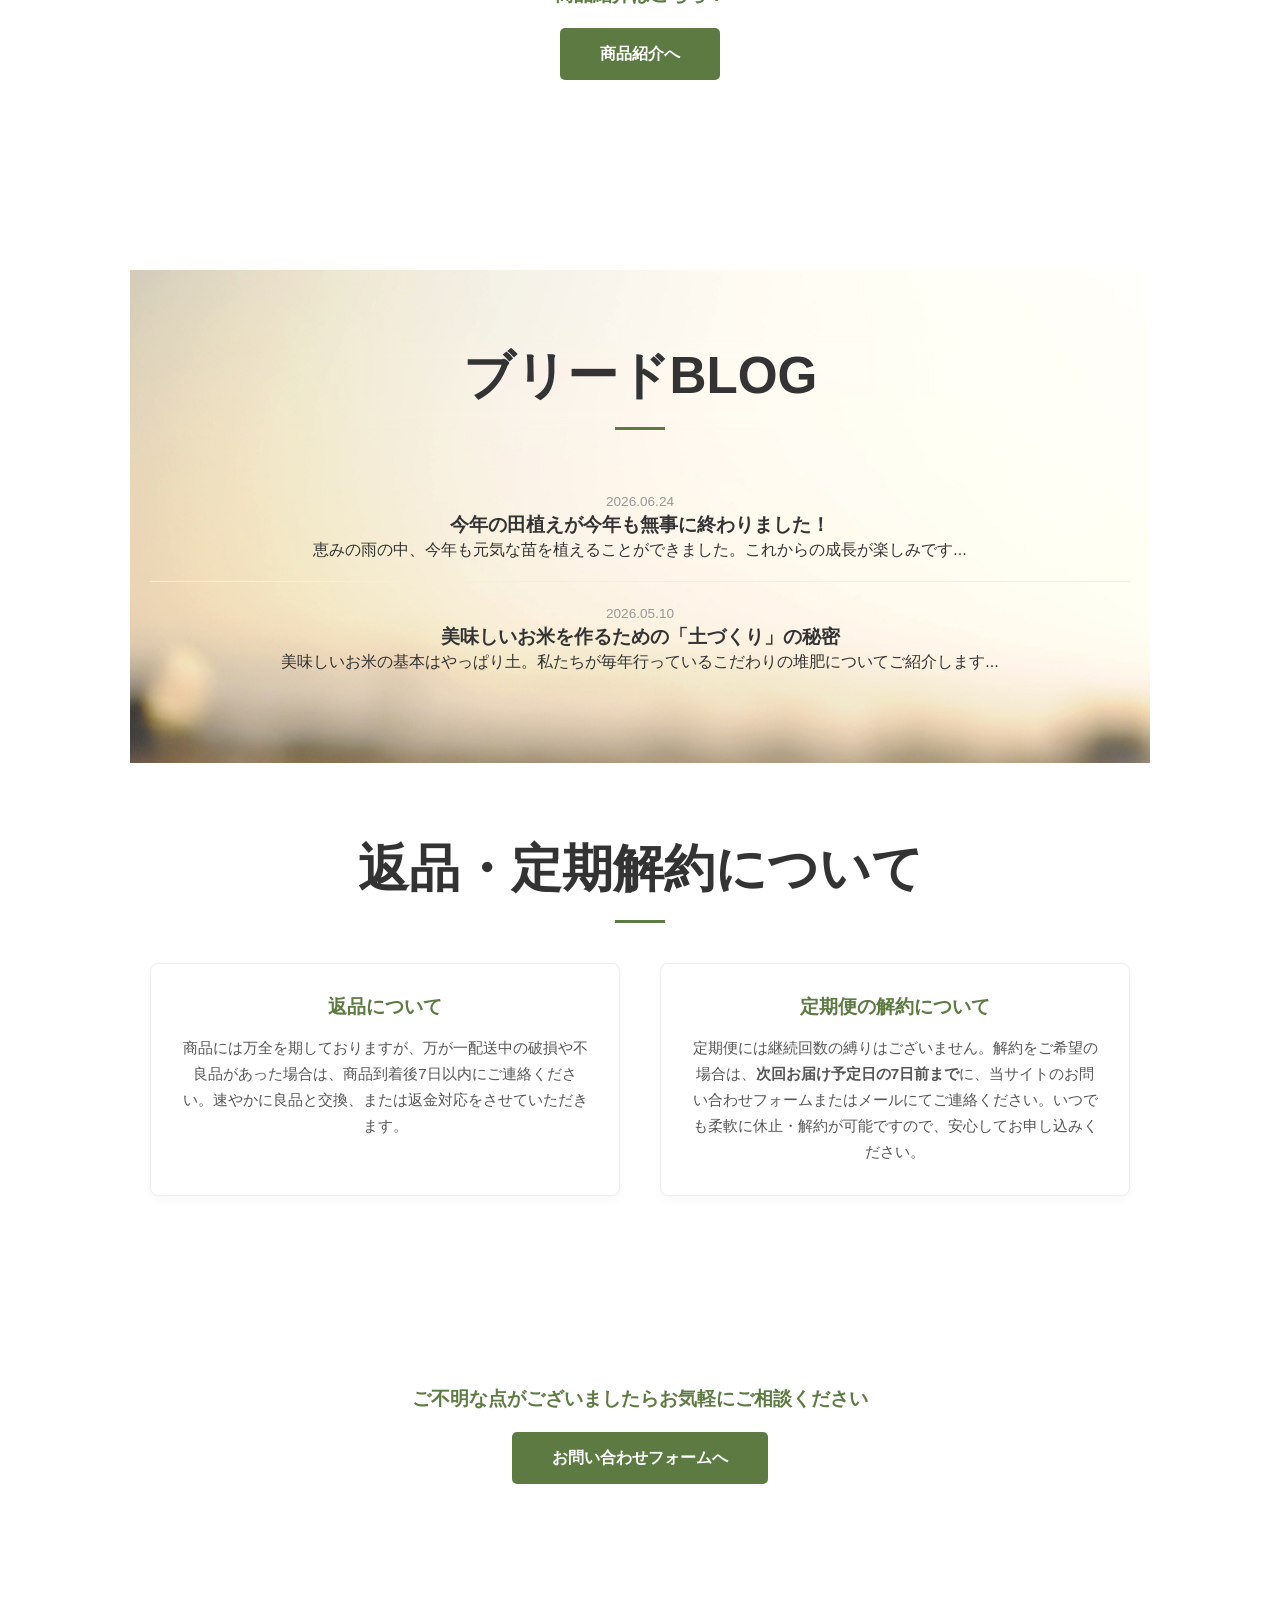
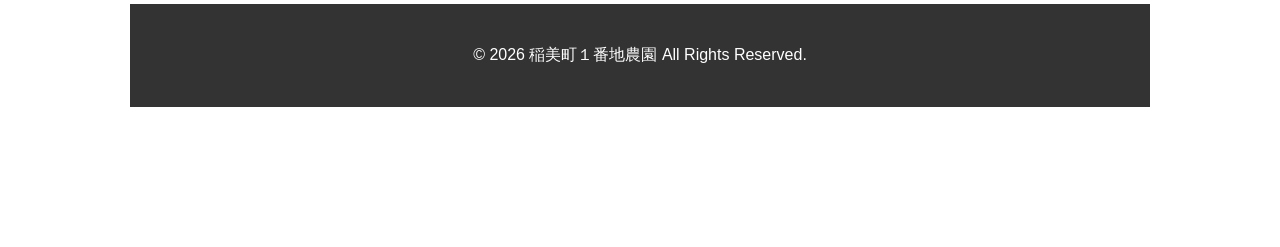
==== commit 1f6dceed: "Add files via upload" ====
--- a/index.html
+++ b/index.html
@@ -20,8 +20,11 @@
         <nav class="nav-menu">
             <ul>
                 <li><a href="#about">私たちのこだわり</a></li>
+                <li><a href="#faq">よくある質問</a></li>
+                <li><a href="#calendar">稲作の四季（栽培カレンダー）</a></li>
                 <li><a href="#products">商品紹介</a></li>
                 <li><a href="#recipe">美味しい食べ方</a></li>
+                <li><a href="#recipe11">稲美町農園の食卓レシピ</a></li>
                 <li><a href="#blog">ブログ</a></li>
                 <li><a href="etc2.html">お問い合わせ</a></li>
             </ul>
@@ -71,9 +74,10 @@
             <p>広大な土地が広がり自然豊かなそよ風が吹き込みます。</p>
         </div>
 
+
         <div class="about-flex2">
 
-            <div class="about-img2 fade-in">
+            <div id="about" class="about-img2 fade-in">
                 <img src="images/rice-07.jpg" alt="こだわりの稲穂">
             </div>
             <div class="about-img3 fade-in">
@@ -141,18 +145,21 @@
                     </div>
 
                     <div class="product-grid">
-                        <div class="product-card fade-in">
+                        <a href="purchase.html" class="product-card fade-in">
                             <img src="images/rice-022.jpg" alt="特選米">
                             <h3>【特選】プレミアム高栄養米 5kg</h3>
-                        </div>
-                        <div class="product-card fade-in">
-                            <img src="images/rice-011.jpg" alt="玄米">
-                            <h3>身体に優しい 玄米 5kg</h3>
-                        </div>
-                        <div class="product-card fade-in">
-                            <img src="images/rice-033.jpg" alt="定期便">
-                            <h3>【定期便】毎月届く 新鮮米 10kg</h3>
-                        </div>
+                            <p class="price">3,500円</p>
+                        </a>
+                        <a href="purchase2.html" class="product-card fade-in">
+                            <img src="images/rice-011.jpg" alt="特選米">
+                            <h3>【特選】プレミアム高栄養米 5kg</h3>
+                            <p class="price">3,500円</p>
+                        </a>
+                        <a href="purchase3.html" class="product-card fade-in">
+                            <img src="images/rice-033.jpg" alt="特選米">
+                            <h3>【特選】プレミアム高栄養米 5kg</h3>
+                            <p class="price">3,500円</p>
+                        </a>
                     </div>
                 </div>
             </section>
@@ -178,49 +185,56 @@
                 </div>
             </section>
 
-<section id="recipe" class="container">
-    <h2 class="section-title fade-in">稲美町農園の食卓レシピ</h2>
-
-    <div class="recipe-wrapper">
-        
-        <div class="recipe-card fade-in">
-            <div class="recipe-img"><img src="images/recipi-02.jpg" alt="栗ご飯"></div>
-            <h3>秋の味覚 栗ご飯</h3>
-            <div class="recipe-info">
-                <p><strong>材料:</strong> 米 2合、栗 200g、酒 大さじ1、塩 小さじ1、だし昆布 5cm</p>
-                <ol>
-                    <li>栗の皮をむき、水にさらす。</li>
-                    <li>炊飯器に洗った米、調味料、栗、昆布を入れて炊く。</li>
-                    <li>炊き上がったら全体をさっくり混ぜる。</li>
-                </ol>
-            </div>
-        </div>
-
-        <div class="recipe-card fade-in">
-            <div class="recipe-img"><img src="images/recipi-03.jpg" alt="昆布の佃煮おにぎり"></div>
-            <h3>シンプル！昆布の佃煮おにぎりと定番人気！シーチキンマヨおにぎり</h3>
-
-            <div class="recipe-info">
-                <p><strong>材料:</strong> ご飯 適量、昆布の佃煮 適量、塩 少々、焼き海苔 1枚</p>
-                <ol>
-                    <li>手に少量の塩をつけ、ご飯を手に取る。</li>
-                    <li>中央に昆布の佃煮を入れ、三角形に握る。</li>
-                    <li>海苔を巻いて完成。</li>
-                </ol>
-                <br>
-                <p><strong>材料:</strong> ご飯 適量、ツナ缶 1/2缶、マヨネーズ 大さじ1、醤油 少々、海苔</p>
-                <ol>
-                    <li>ツナ缶の油を切り、マヨネーズと醤油を混ぜる。</li>
-                    <li>ご飯の中にツナマヨを入れて優しく握る。</li>
-                    <li>パリッとした海苔を巻いて完成。</li>
-                </ol>
-
-            </div>
-        </div>
-
-
-    </div>
-</section>
+            <section id="recipe11" class="container">
+                <h2 class="section-title fade-in">稲美町農園の食卓レシピ</h2>
+
+                <div class="recipe-wrapper">
+
+                    <div class="recipe-card fade-in">
+                        <div class="recipe-img"><img src="images/recipi-02.jpg" alt="栗ご飯"></div>
+                        <h3>秋の味覚 栗ご飯</h3>
+                        <div class="recipe-info">
+                            <p><strong>材料:</strong> 米 2合、栗 200g、酒 大さじ1、塩 小さじ1、だし昆布 5cm</p>
+                            <ol>
+                                <li>栗の皮をむき、水にさらす。</li>
+                                <li>炊飯器に洗った米、調味料、栗、昆布を入れて炊く。</li>
+                                <li>炊き上がったら全体をさっくり混ぜる。</li>
+                            </ol>
+                        </div>
+                    </div>
+
+                    <div class="recipe-card fade-in">
+                        <div class="recipe-img"><img src="images/recipi-03.jpg" alt="昆布の佃煮おにぎり"></div>
+                        <h3>シンプル！昆布の佃煮おにぎりと定番人気！シーチキンマヨおにぎり</h3>
+
+                        <div class="recipe-info">
+                            <p><strong>材料:</strong> ご飯 適量、昆布の佃煮 適量、塩 少々、焼き海苔 1枚</p>
+                            <ol>
+                                <li>手に少量の塩をつけ、ご飯を手に取る。</li>
+                                <li>中央に昆布の佃煮を入れ、三角形に握る。</li>
+                                <li>海苔を巻いて完成。</li>
+                            </ol>
+                            <br>
+                            <p><strong>材料:</strong> ご飯 適量、ツナ缶 1/2缶、マヨネーズ 大さじ1、醤油 少々、海苔</p>
+                            <ol>
+                                <li>ツナ缶の油を切り、マヨネーズと醤油を混ぜる。</li>
+                                <li>ご飯の中にツナマヨを入れて優しく握る。</li>
+                                <li>パリッとした海苔を巻いて完成。</li>
+                            </ol>
+
+                        </div>
+                        <section id="about-cta" class="container"
+                            style="text-align: center; margin-top: 50px; margin-bottom: 50px;">
+                            <h3 class="fade-in" style="margin-bottom: 20px; color: #5c7a42;">商品紹介はこちら！
+                            </h3>
+                            <a href="#products" class="about-button fade-in">商品紹介へ</a>
+                        </section>
+
+                    </div>
+
+
+                </div>
+            </section>
             <section id="blog" class="bg-light">
                 <div class="container">
                     <h2 class="section-title fade-in">ブリードBLOG
--- a/style2.css
+++ b/style2.css
@@ -11,6 +11,10 @@
     margin: 0;
     padding: 0;
     box-sizing: border-box;
+}
+
+html {
+    scroll-behavior: smooth;
 }
 
 body {
@@ -338,6 +342,10 @@
 
 .product-card {
     background: #fff;
+    display: block;
+    /* aタグをブロック要素にする */
+    color: #333;
+    /* 文字色を黒にする */
     padding: 20px;
     border-radius: 8px;
     box-shadow: 0 4px 10px rgba(0, 0, 0, 0.05);
@@ -345,8 +353,10 @@
     transition: transform 0.3s;
 }
 
-.product-card:hover {
-    transform: translateY(-5px);
+.product-card img:hover {
+    transform: translateY(-8px);
+    cursor: pointer;
+    opacity: 0.7;
 }
 
 .product-card img {
@@ -433,7 +443,26 @@
 
 }
 
-
+/* 商品紹介に戻るボタン */
+
+
+.about-button {
+    display: inline-block;
+    padding: 15px 40px;
+    background-color: #5c7a42;
+    color: #fff;
+    font-weight: bold;
+    border-radius: 5px;
+    transition: background-color 0.3s, transform 0.3s;
+}
+
+.about-button:hover {
+    background-color: #4a6335;
+    transform: translateY(-3px);
+    color: #fff;
+}
+
+.
 
 /* ブログ */
 .blog-list {
@@ -570,11 +599,11 @@
     padding-top: 10vh;
 }
 
-.recipe-card h3{
+.recipe-card h3 {
     padding-top: 4vh;
 }
 
-.recipe-card li{
+.recipe-card li {
     list-style: none;
 }
 
@@ -598,27 +627,16 @@
     transform: scale(1.05);
 }
 
-/* スマホ対応 */
-@media (max-width: 768px) {
-    .policy-content {
-        grid-template-columns: 1fr;
-    }
-
-
-}
-
-@media (max-width: 768px) {
-
-    /* ヘッダーレイアウト変更 */
-    header {
-        padding: 15px;
-    }
-
+
+/* 1024px 以下でハンバーガーメニューを表示する設定 */
+@media screen and (max-width: 1238px) {
+
+    /* メニューアイコンを表示 */
     .menu-icon {
         display: block;
     }
 
-    /* メニュー本体 */
+    /* 通常のナビを非表示にして、モバイル用メニューを表示 */
     .nav-menu {
         display: none;
         position: fixed;
@@ -627,11 +645,11 @@
         width: 100%;
         height: 100%;
         background: rgba(255, 255, 255, 0.98);
-        padding-top: 80px;
+        padding-top: 100px;
         z-index: 999;
     }
 
-    /* チェックが入った時にメニューを表示 */
+    /* チェックボックスで表示切り替え */
     #menu-toggle:checked~.nav-menu {
         display: block;
     }
@@ -642,102 +660,165 @@
         gap: 30px;
     }
 
-    .about-flex {
-        flex-direction: column;
-    }
-
-    .about-flex1 {
-        flex-direction: column;
-    }
-
-    .about-img2,
-    .about-img3,
-    .about-img4,
-    .about-img5 {
-
+    nav ul li a {
+        font-size: 1.2rem;
+        font-weight: bold;
+    }
+}
+
+    /* 1024px 以上（PCサイズ）の調整 */
+    @media screen and (min-width: 1025px) {
+
+        /* PCではメニュー項目を少しコンパクトに */
+        nav ul li {
+            margin-left: 15px;
+        }
+
+        nav ul li a {
+            font-size: 0.9rem;
+        }
+    }
+
+    /* スマホ対応 768*/
+    @media (max-width: 768px) {
+        .policy-content {
+            grid-template-columns: 1fr;
+        }
+
+
+    }
+
+    @media (max-width: 768px) {
+
+        /* ヘッダーレイアウト変更 */
+        header {
+            padding: 15px;
+        }
+
+        .menu-icon {
+            display: block;
+        }
+
+        /* メニュー本体 */
+        .nav-menu {
+            display: none;
+            position: fixed;
+            top: 0;
+            left: 0;
+            width: 100%;
+            height: 100%;
+            background: rgba(255, 255, 255, 0.98);
+            padding-top: 80px;
+            z-index: 999;
+        }
+
+        /* チェックが入った時にメニューを表示 */
+        #menu-toggle:checked~.nav-menu {
+            display: block;
+        }
+
+        nav ul {
+            flex-direction: column;
+            align-items: center;
+            gap: 30px;
+        }
+
+        .about-flex {
+            flex-direction: column;
+        }
+
+        .about-flex1 {
+            flex-direction: column;
+        }
+
+        .about-img2,
+        .about-img3,
+        .about-img4,
+        .about-img5 {
+
+            width: 100%;
+        }
+    }
+
+    /* お問い合わせページ */
+    .bgbgbg {
+        background-image: url(images/rice_01.jpg);
+        background-position: center;
+        background-repeat: no-repeat;
+        background-size: contain;
+    }
+
+    .logo a {
+        color: var(--main);
+    }
+
+    .logo a:hover {
+        color: #000;
+        border: var(--main) 1px solid;
+        background-color: var(--main);
+    }
+
+    .container {
+        text-align: center;
+    }
+
+    .container h2 {
+        margin: 0 auto;
+        width: 60%;
+        font-size: 4vw;
+        backdrop-filter: blur(0.2em);
+        margin-bottom: 40px;
+        text-shadow: #fff 0.1px 0.1px;
+    }
+
+    .container label {
+        font-weight: bold;
+        text-shadow: #fff 0.1px 0.1px;
+        backdrop-filter: blur(0.2em);
+    }
+
+    .container input {
+
+        width: 40%;
+    }
+
+
+
+    .recipe-step:first-child {
+        background-image: linear-gradient(rgba(0, 0, 0, 0.4), rgba(0, 0, 0, 0.4)), url(images/wash.jpg);
+        background-size: cover;
+        background-repeat: no-repeat;
+        background-position: center;
+    }
+
+
+
+
+    .recipe-step:nth-of-type(2) {
+        background-image: linear-gradient(rgba(0, 0, 0, 0.4), rgba(0, 0, 0, 0.4)), url(images/rice_wash2.jpg);
+        background-size: cover;
+        background-repeat: no-repeat;
+        background-position: center;
+    }
+
+    .recipe-step:nth-of-type(3) {
+        background-image: linear-gradient(rgba(0, 0, 0, 0.4), rgba(0, 0, 0, 0.4)), url(images/rice_wash3.jpg);
+        background-size: cover;
+        background-repeat: no-repeat;
+        background-position: center;
+    }
+
+
+    .recipe-img {
         width: 100%;
-    }
-}
-
-/* お問い合わせページ */
-.bgbgbg {
-    background-image: url(images/rice_01.jpg);
-    background-position: center;
-    background-repeat: no-repeat;
-    background-size: contain;
-}
-
-.logo a {
-    color: var(--main);
-}
-
-.logo a:hover {
-    color: #000;
-    border: var(--main) 1px solid;
-    background-color: var(--main);
-}
-
-.container {
-    text-align: center;
-}
-
-.container h2 {
-    margin: 0 auto;
-    width: 60%;
-    font-size: 4vw;
-    backdrop-filter: blur(0.2em);
-    margin-bottom: 40px;
-    text-shadow: #fff 0.1px 0.1px;
-}
-
-.container label {
-    font-weight: bold;
-    text-shadow: #fff 0.1px 0.1px;
-    backdrop-filter: blur(0.2em);
-}
-
-.container input {
-
-    width: 40%;
-}
-
-
-
-.recipe-step:first-child {
-    background-image: linear-gradient(rgba(0, 0, 0, 0.4), rgba(0, 0, 0, 0.4)), url(images/wash.jpg);
-    background-size: cover;
-    background-repeat: no-repeat;
-    background-position: center;
-}
-
-
-
-
-.recipe-step:nth-of-type(2) {
-    background-image: linear-gradient(rgba(0, 0, 0, 0.4), rgba(0, 0, 0, 0.4)), url(images/rice_wash2.jpg);
-    background-size: cover;
-    background-repeat: no-repeat;
-    background-position: center;
-}
-
-.recipe-step:nth-of-type(3) {
-    background-image: linear-gradient(rgba(0, 0, 0, 0.4), rgba(0, 0, 0, 0.4)), url(images/rice_wash3.jpg);
-    background-size: cover;
-    background-repeat: no-repeat;
-    background-position: center;
-}
-
-
-.recipe-img {
-    width: 100%;
-    height: auto;
-    overflow: hidden;
-    border-radius: 8px;
-    margin-bottom: 15px;
-    margin: 0 auto;
-}
-
-
-@media screen and (max-width:800px) {
-    .container {}
-}+        height: auto;
+        overflow: hidden;
+        border-radius: 8px;
+        margin-bottom: 15px;
+        margin: 0 auto;
+    }
+
+
+    @media screen and (max-width:800px) {
+        .container {}
+    }
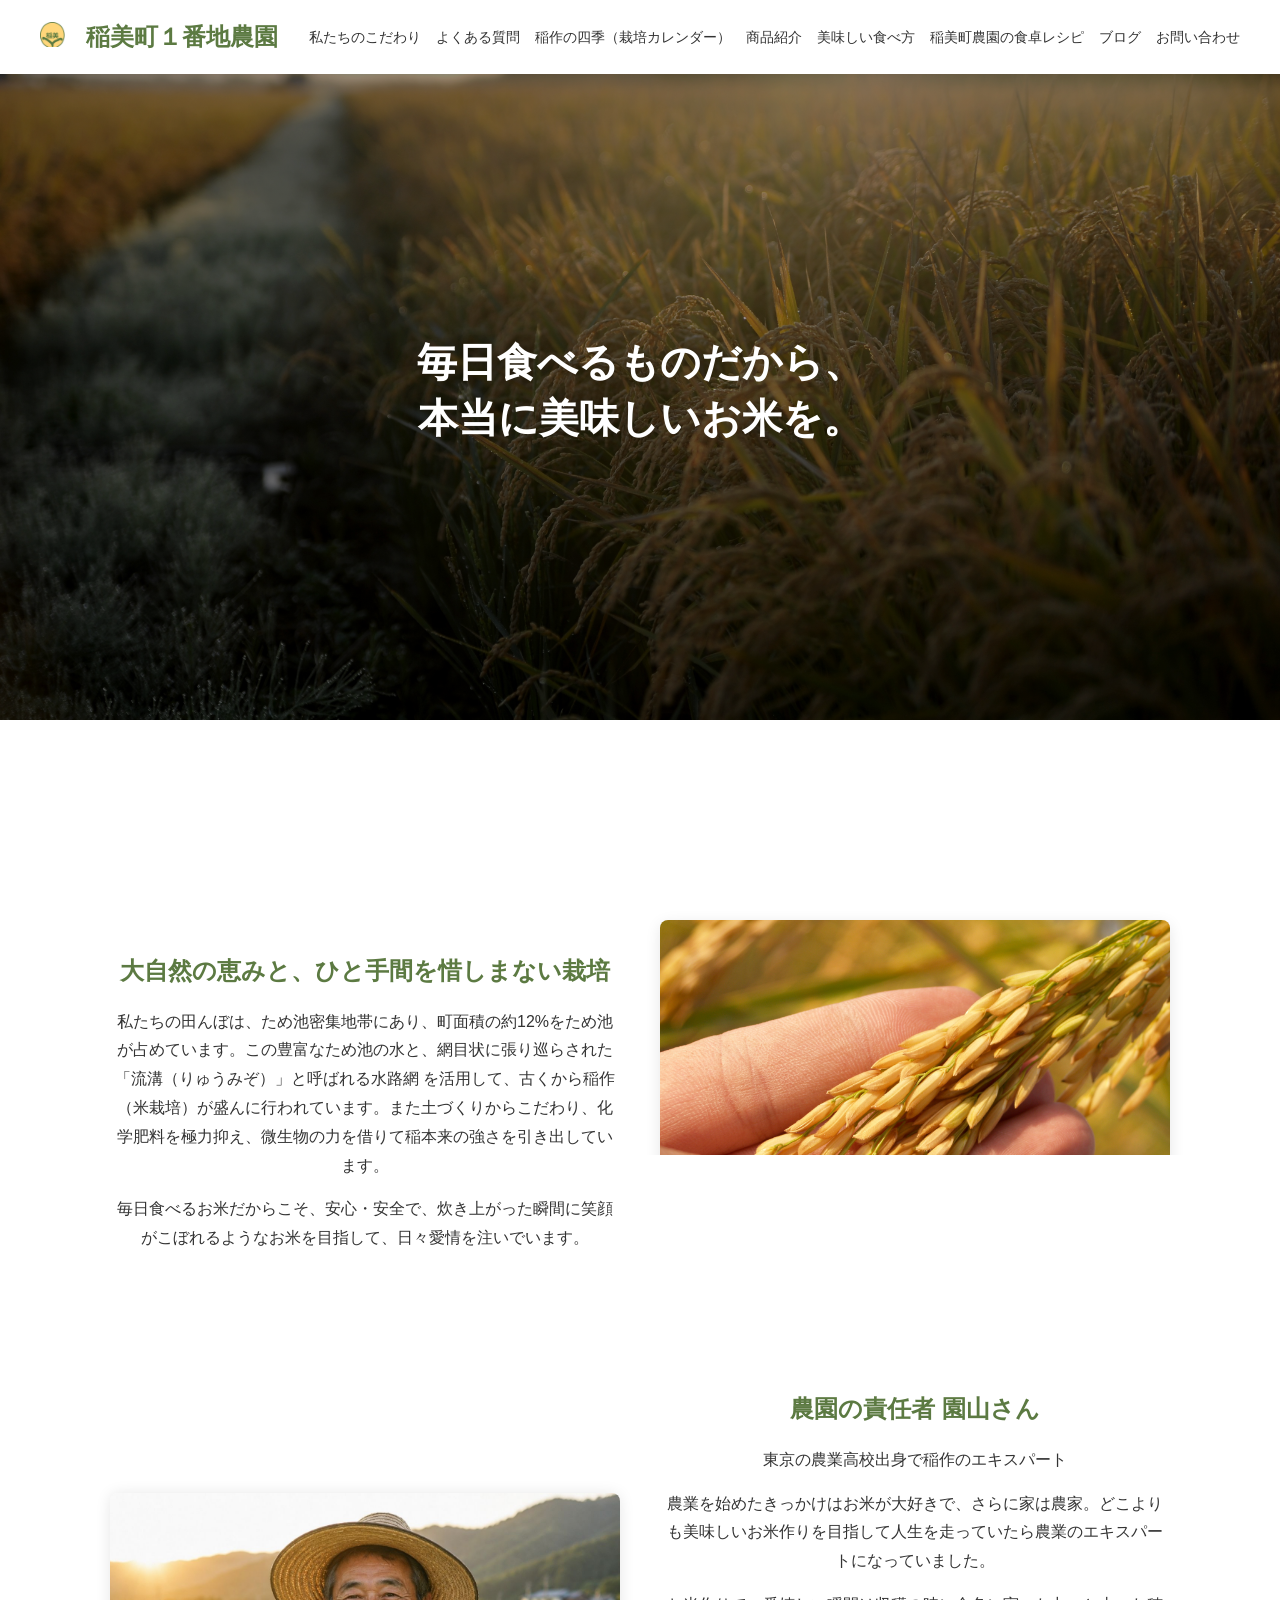
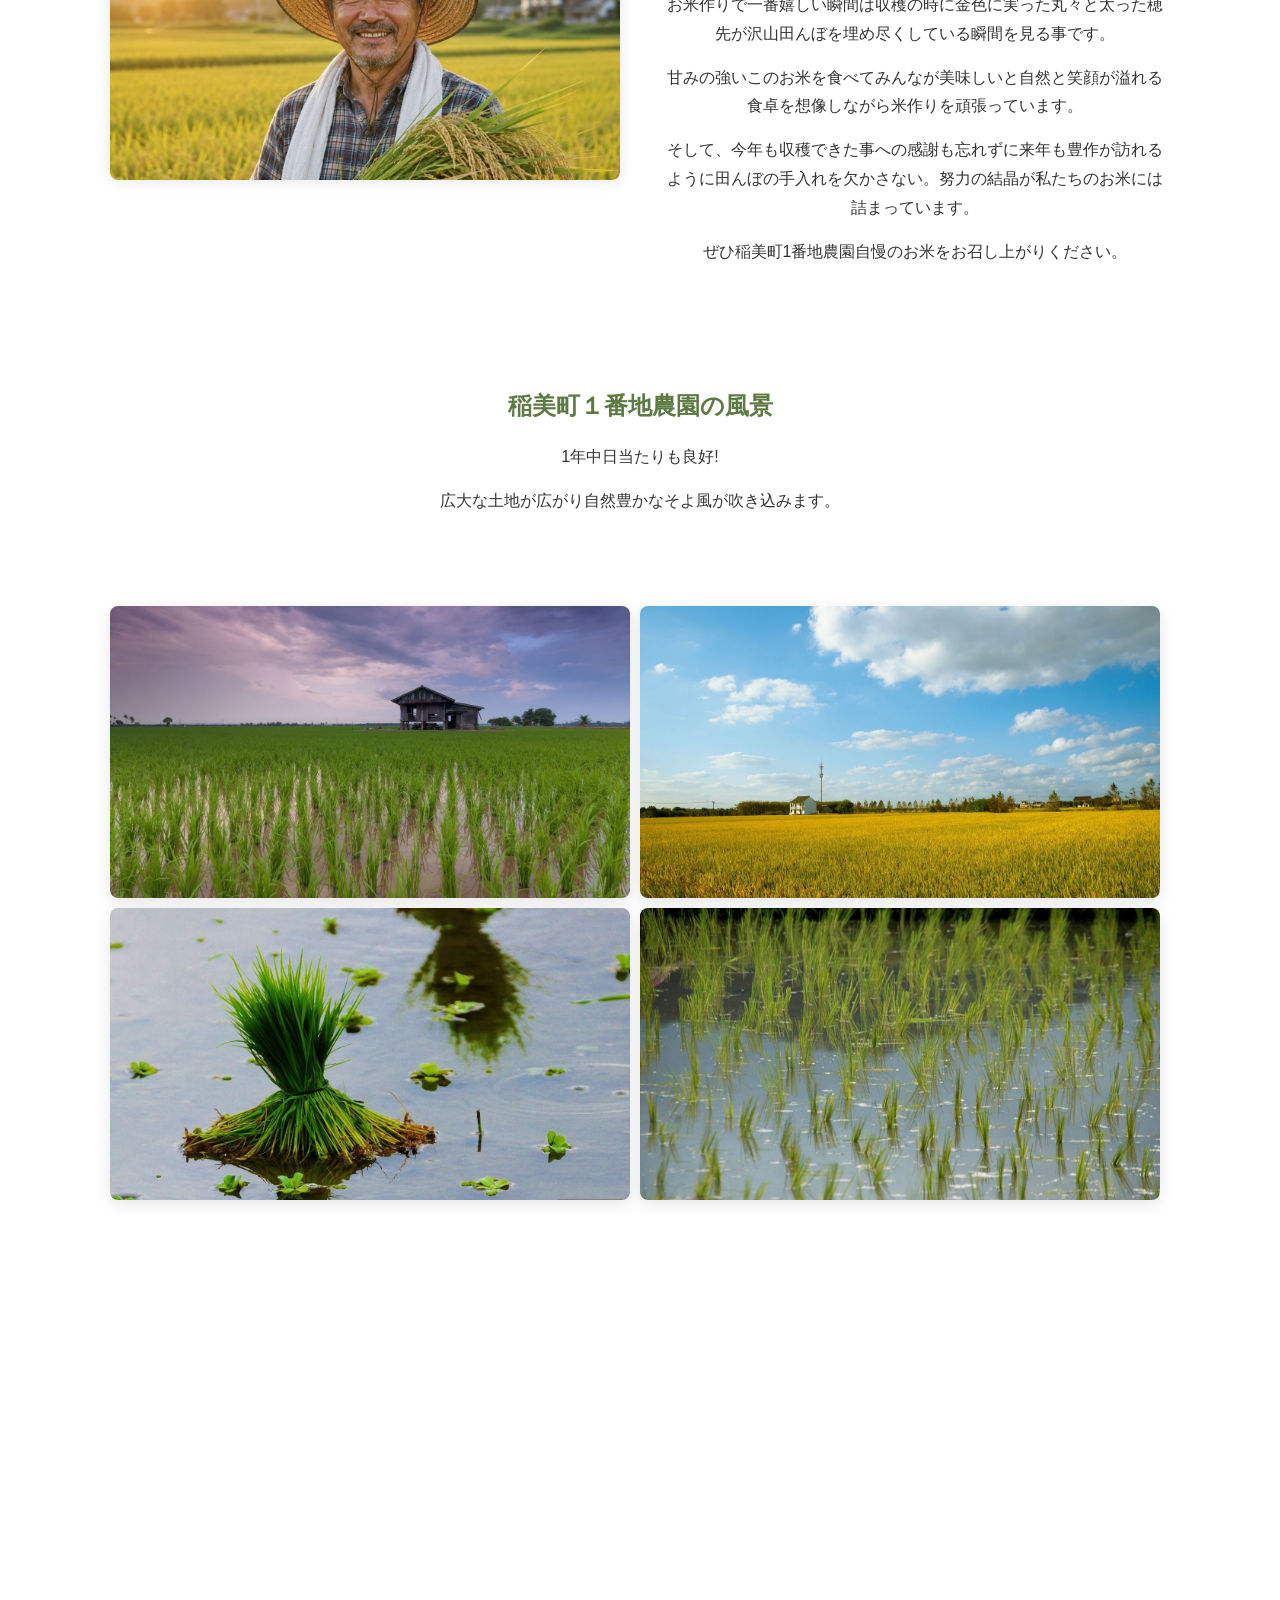
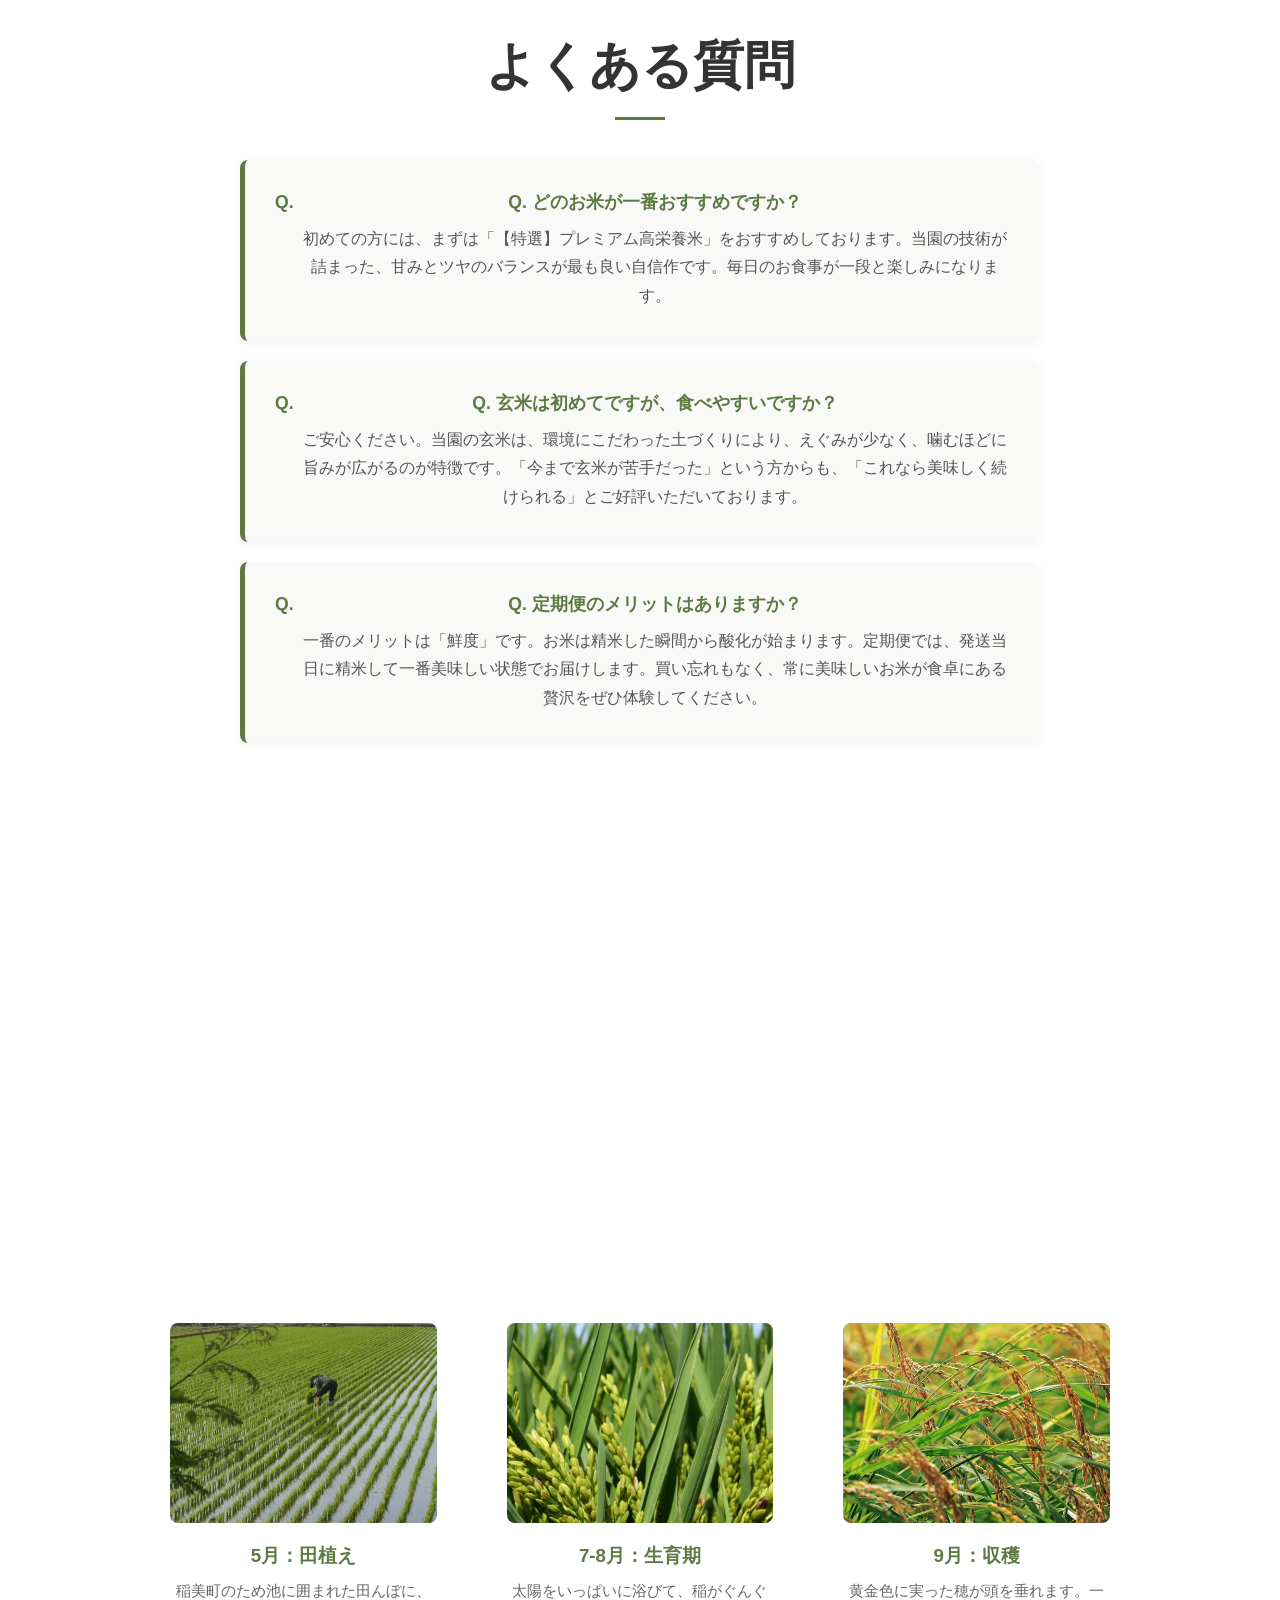
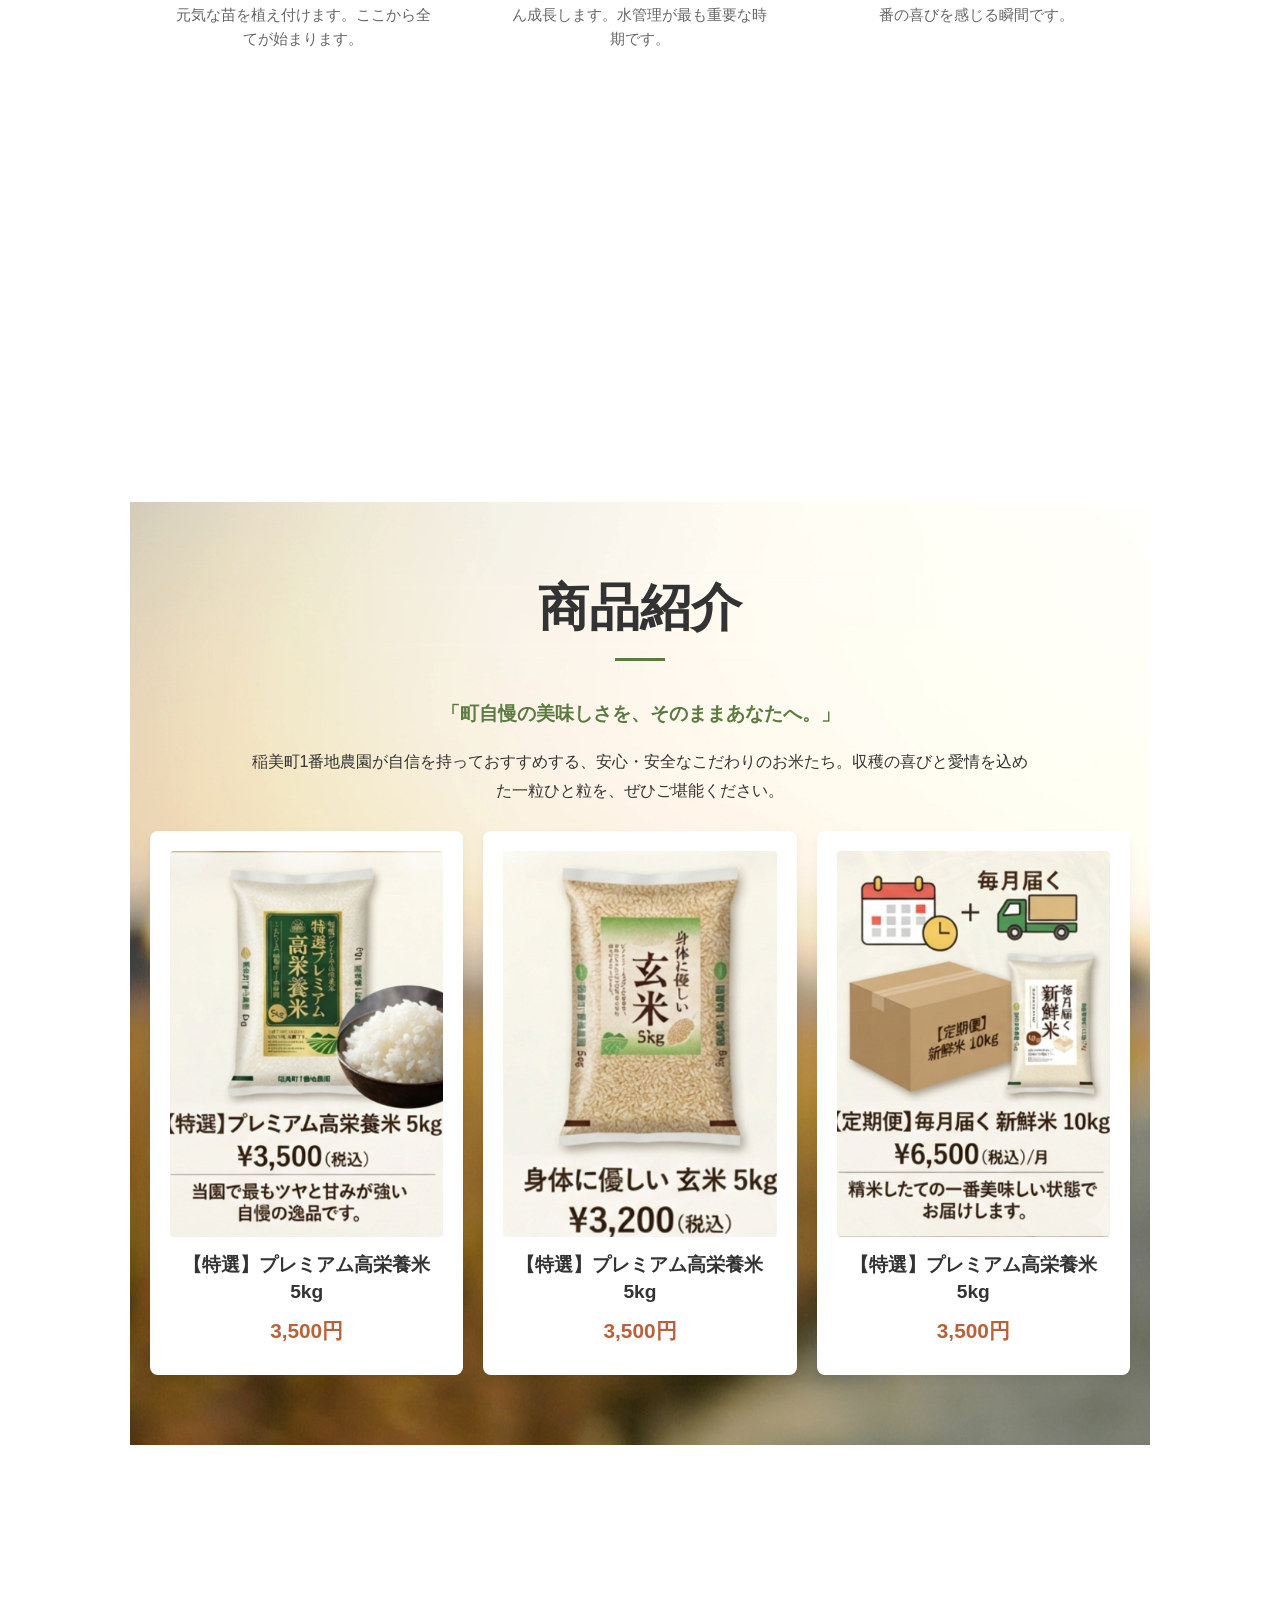
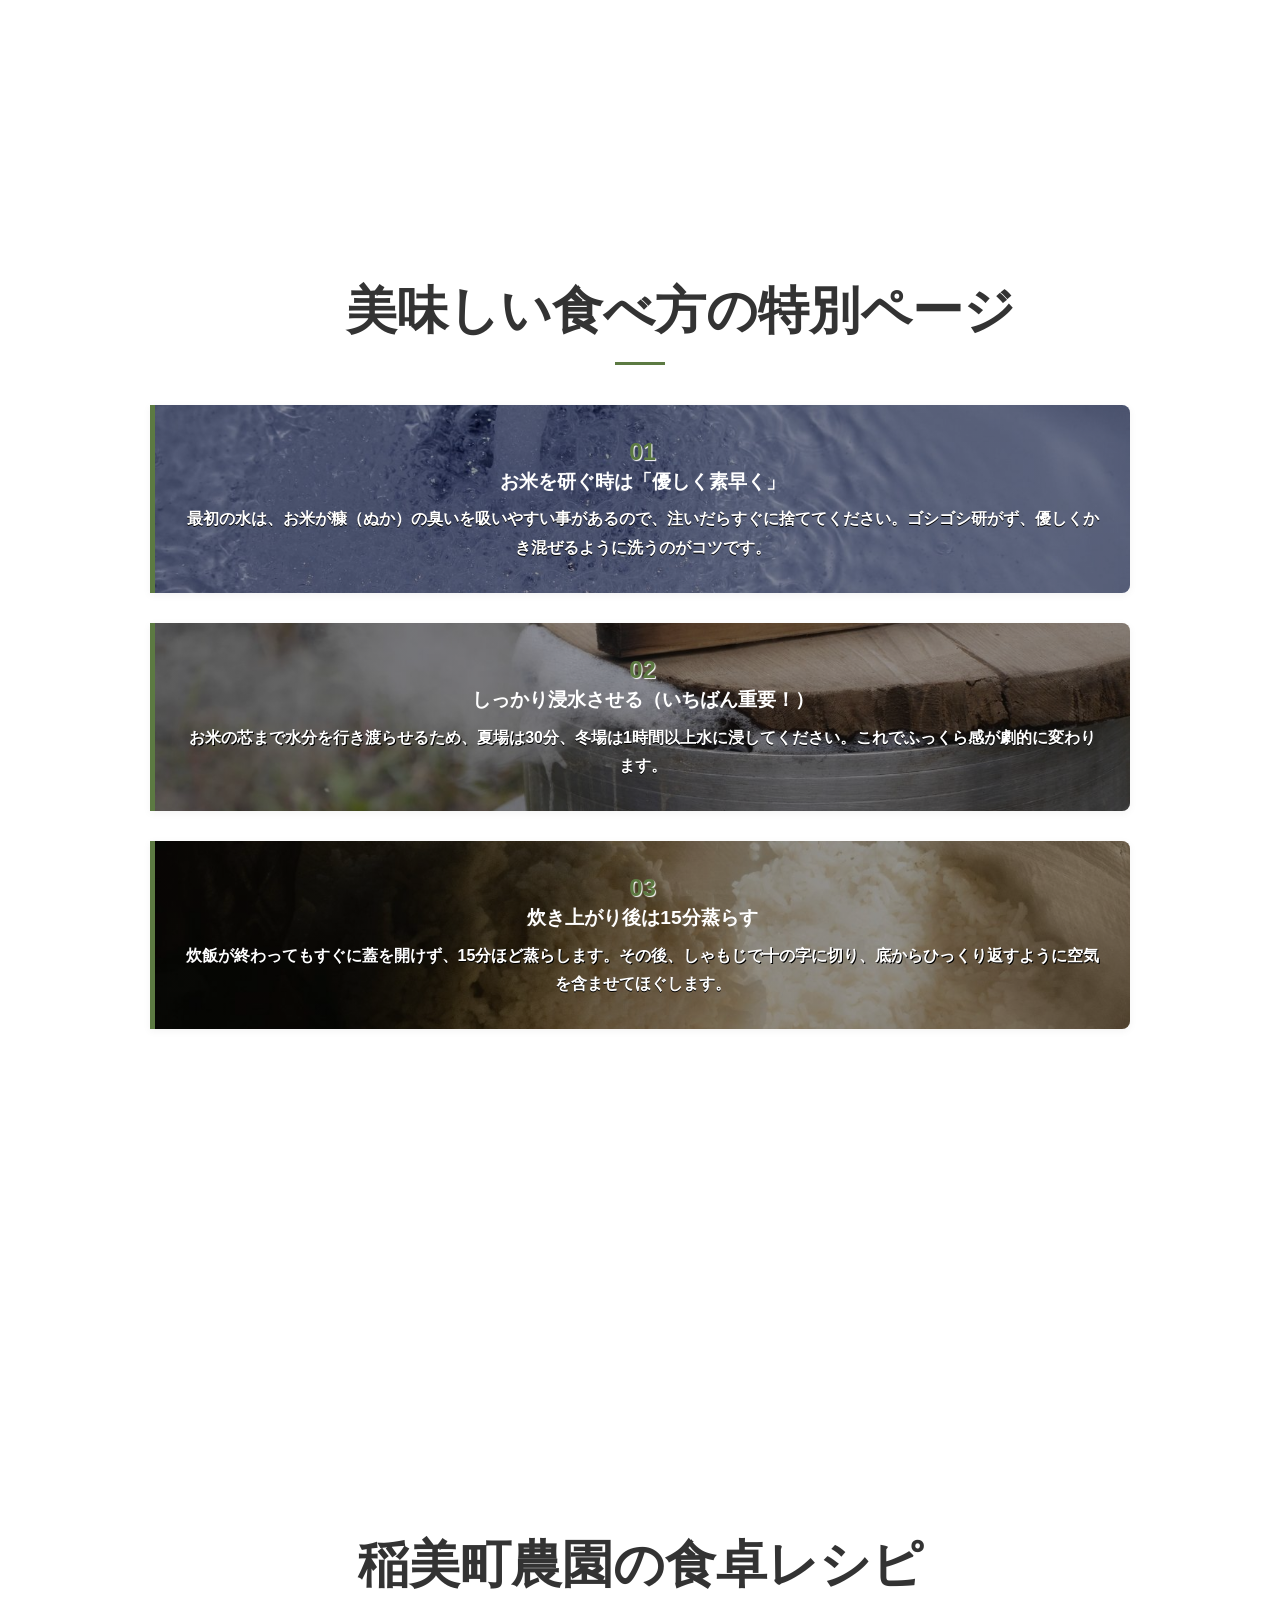
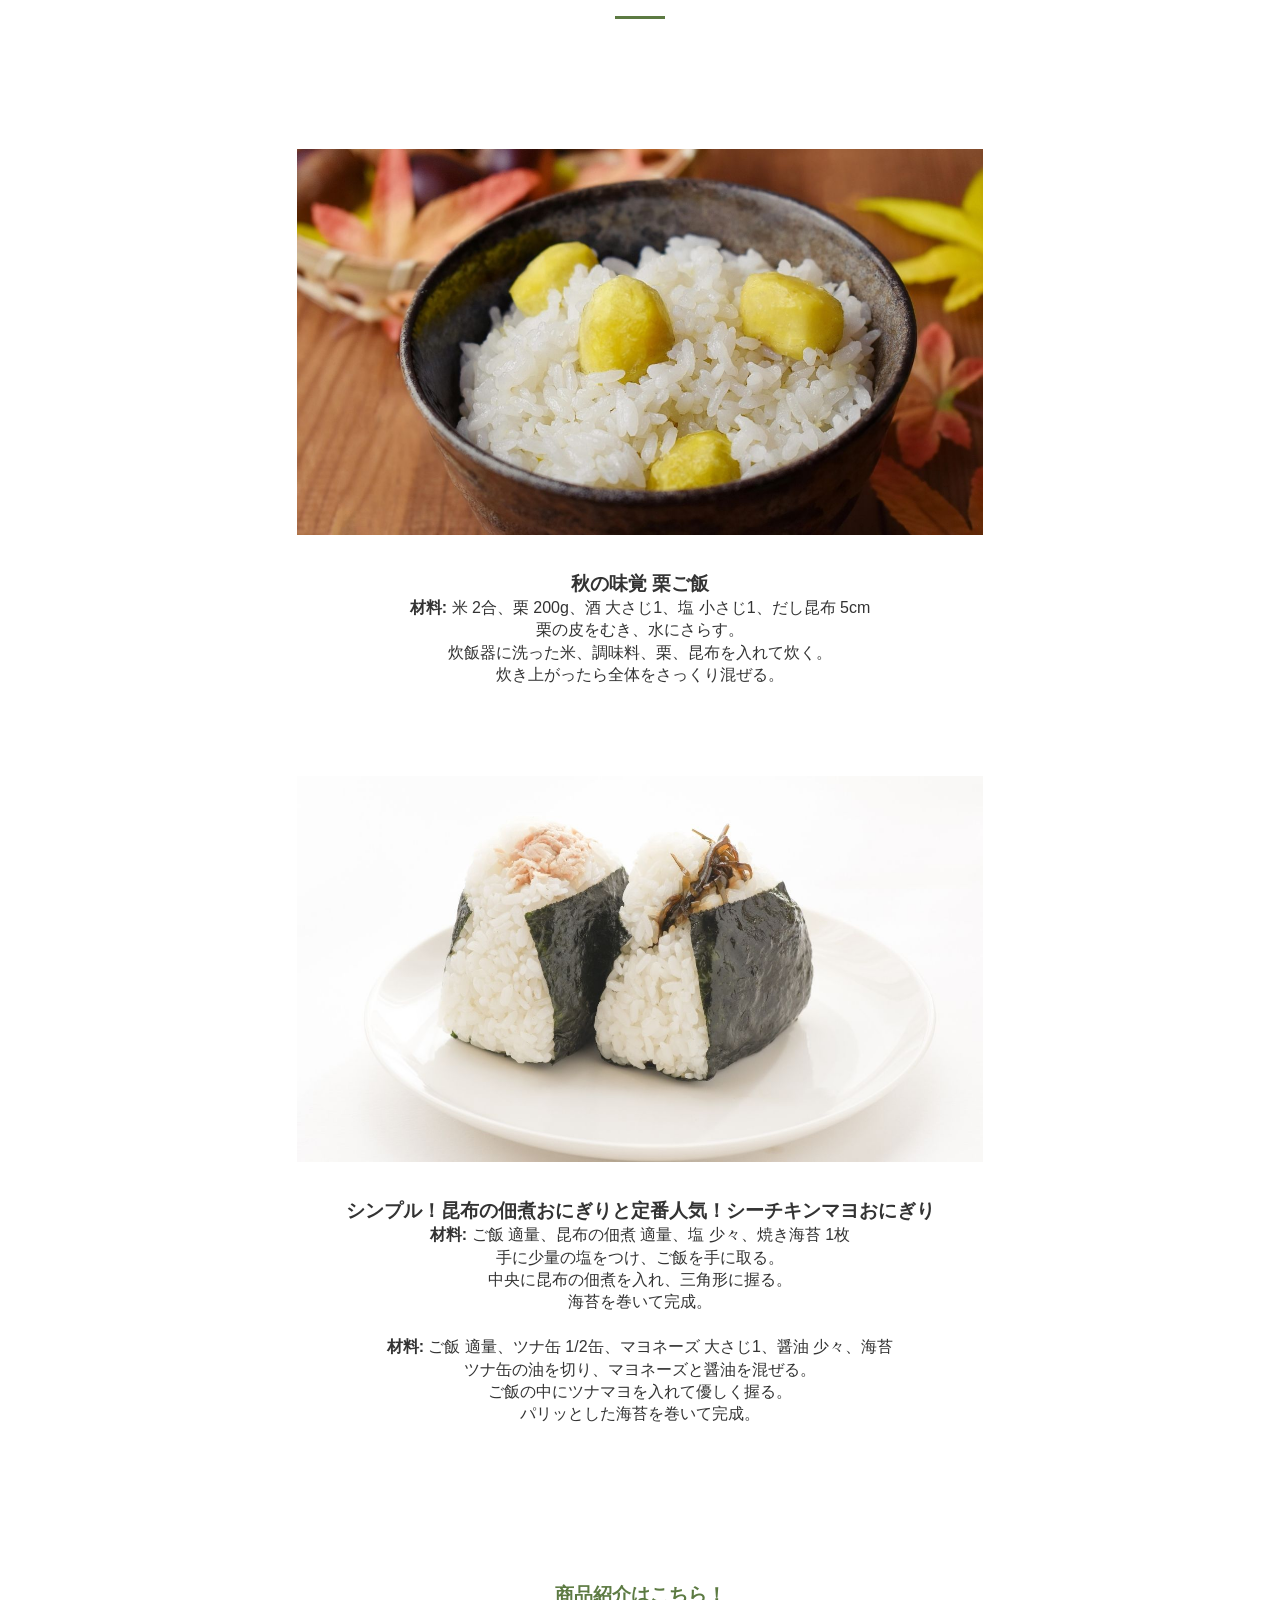
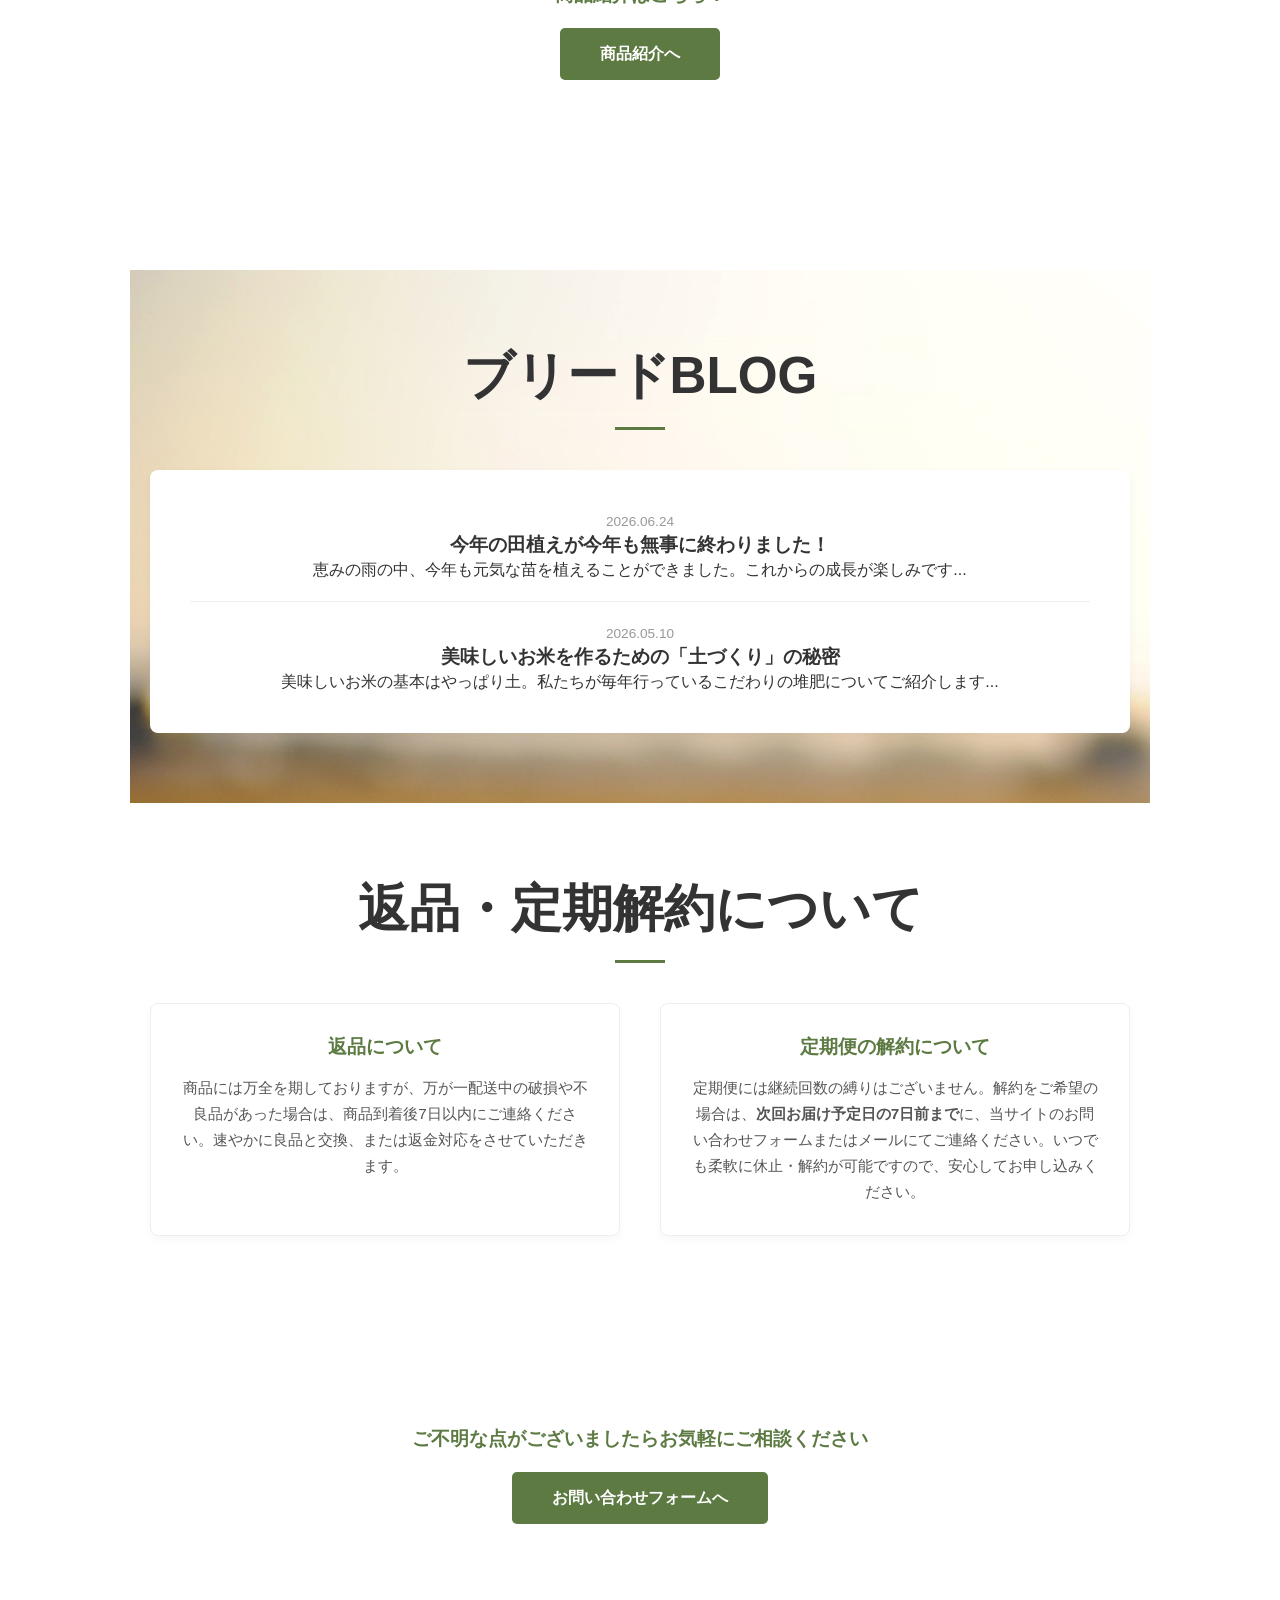
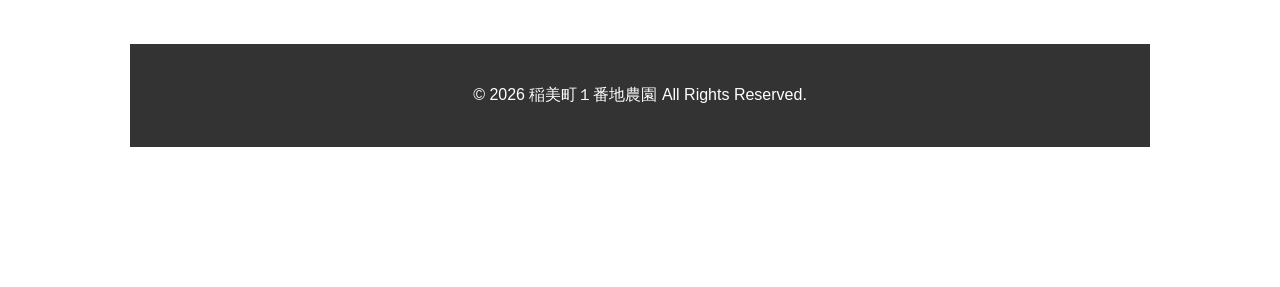
==== commit 2e0609e6: "Add files via upload" ====
--- a/index.html
+++ b/index.html
@@ -7,11 +7,17 @@
     <meta name="robots" content="noindex, nofollow">
     <title>こだわり米の稲美町１番地農園</title>
     <link rel="stylesheet" href="style2.css">
+    <link rel="icon" href="images/favicon16*16.ico" sizes="16x16" type="image/x-icon">
+    <link rel="icon" href="images/favicon24*24.ico" sizes="24x24" type="image/x-icon">
+    <link rel="icon" href="images/favicon32*32.ico" sizes="32x32" type="image/x-icon">
+
+    <link rel="apple-touch-icon" href="apple-touch-icon-180x180.png">
 </head>
 
 <body>
 
     <header>
+        <div class="logo-img"><img src="images/稲美.jpg" alt=""></div>
         <div class="logo">稲美町１番地農園</div>
 
         <input type="checkbox" id="menu-toggle" class="menu-toggle">
--- a/style2.css
+++ b/style2.css
@@ -86,6 +86,14 @@
     color: var(--main);
 }
 
+ .logo-img img{
+    width: 30px;
+    height: auto;
+    padding-right: 5px;
+    margin-bottom: 4px;
+
+ }
+
 nav ul {
     display: flex;
     list-style: none;
@@ -462,7 +470,7 @@
     color: #fff;
 }
 
-.
+
 
 /* ブログ */
 .blog-list {
@@ -628,12 +636,21 @@
 }
 
 
-/* 1024px 以下でハンバーガーメニューを表示する設定 */
-@media screen and (max-width: 1238px) {
+/* 1268px 以下でハンバーガーメニューを表示する設定 */
+@media screen and (max-width: 1268px) {
 
     /* メニューアイコンを表示 */
     .menu-icon {
         display: block;
+    }
+
+    header{
+        justify-content: flex-start;
+    }
+
+    .logo-img{
+        padding-right: 5px;
+        margin-bottom: 4px;
     }
 
     /* 通常のナビを非表示にして、モバイル用メニューを表示 */
@@ -664,6 +681,7 @@
         font-size: 1.2rem;
         font-weight: bold;
     }
+
 }
 
     /* 1024px 以上（PCサイズ）の調整 */
